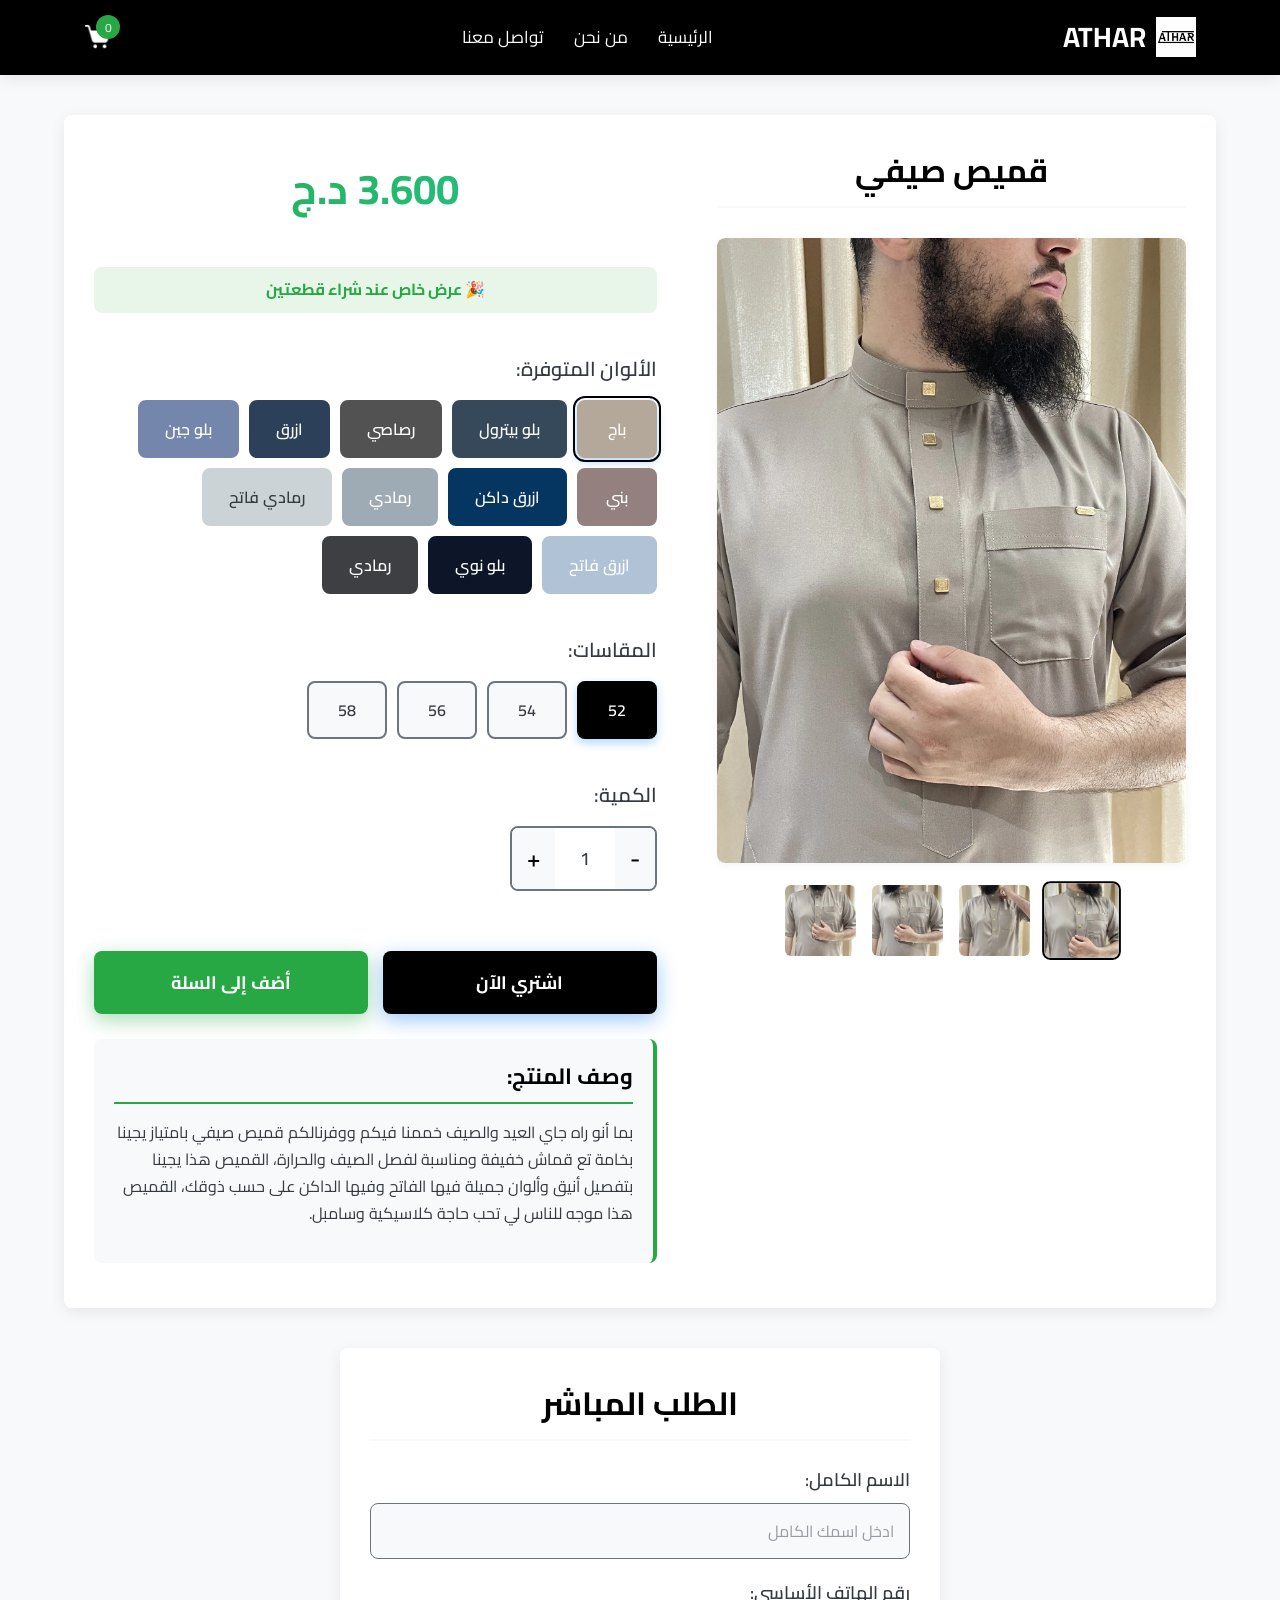
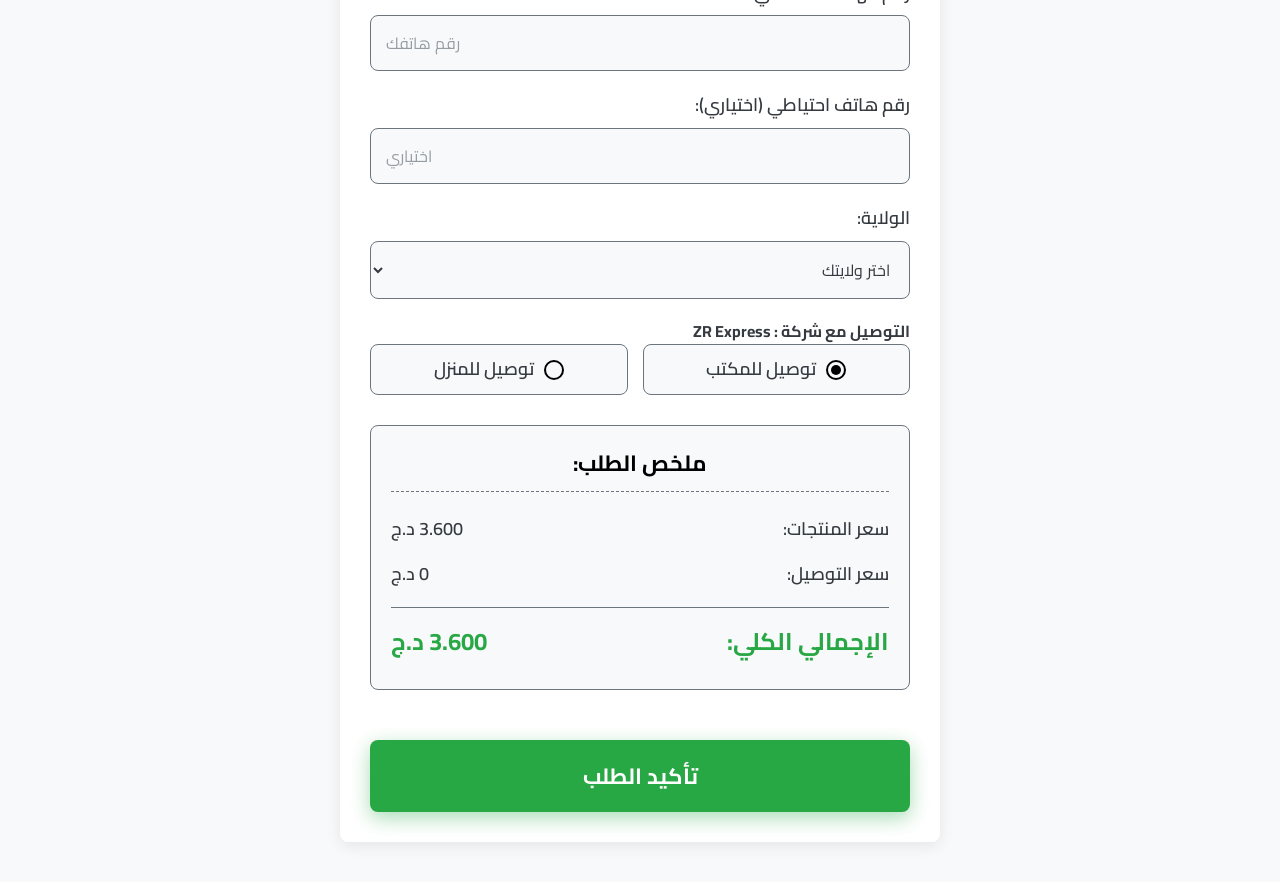
==== index.html @ 44f53240 "Upload website" ====
<!DOCTYPE html>
<html lang="ar" dir="rtl">
<head>
    <meta charset="UTF-8">
    <meta name="viewport" content="width=device-width, initial-scale=1.0">
    <title>ATHAR</title>
    <link rel="stylesheet" href="style.css">
    <link rel="icon" href="images/logo.jpg" type="image/x-icon">
    <link href="https://fonts.googleapis.com/css2?family=Cairo:wght@400;700&display=swap" rel="stylesheet">

<!-- Meta Pixel Code -->
<script>
!function(f,b,e,v,n,t,s)
{if(f.fbq)return;n=f.fbq=function(){n.callMethod?
n.callMethod.apply(n,arguments):n.queue.push(arguments)};
if(!f._fbq)f._fbq=n;n.push=n;n.loaded=!0;n.version='2.0';
n.queue=[];t=b.createElement(e);t.async=!0;
t.src=v;s=b.getElementsByTagName(e)[0];
s.parentNode.insertBefore(t,s)}(window, document,'script',
'https://connect.facebook.net/en_US/fbevents.js');
fbq('init', '1474024530573881');
fbq('track', 'PageView');
</script>
<noscript><img height="1" width="1" style="display:none"
src="https://www.facebook.com/tr?id=1474024530573881&ev=PageView&noscript=1"
/></noscript>
<!-- End Meta Pixel Code -->
</head>
<body>
    <header class="main-header">
        <div class="container">
            <div class="logo">
                <img src="images/logo.jpg" alt="ATHAR Logo">
                <span>ATHAR</span>
            </div>
            <nav class="main-nav">
                <ul>
                    <li><a href="index.html">الرئيسية</a></li>
                    <li><a href="about.html">من نحن</a></li>
                    <li><a href="contact.html">تواصل معنا</a></li>
                </ul>
            </nav>
            <div class="header-icons">
                <a href="cart.html" class="cart-icon">
                    <img src="images/cart-icon.png" alt="Cart">
                    <span class="cart-count">0</span>
                </a>
                <button class="hamburger-menu">
                    &#9776;
                </button>
            </div>
        </div>
        <div class="mobile-nav-overlay">
            <nav class="mobile-nav">
                <ul>
                    <li><a href="index.html">الرئيسية</a></li>
                    <li><a href="about.html">من نحن</a></li>
                    <li><a href="contact.html">تواصل معنا</a></li>
                </ul>
            </nav>
        </div>
    </header>

    <main class="product-page">
        <div class="container product-details-wrapper">
<section class="product-images">
    <h1 class="product-main-title">قميص صيفي</h1>
    
    <div class="main-image-container">
        <img id="main-product-image" src="images/beige1.webp" alt="قميص رجالي - أزرق سماوي">
    </div>

    <div class="thumbnail-images">
        <img class="thumbnail active" src="images/beige1.webp" alt="صورة 1">
        <img class="thumbnail" src="images/beige2.webp" alt="صورة 2">
        <img class="thumbnail" src="images/beige3.webp" alt="صورة 3">
        <img class="thumbnail" src="images/beige4.webp" alt="صورة 4">
    </div>
</section>

<section class="product-info">
    <!-- تم نقل السعر إلى مكان العنوان -->
<p class="product-price compact-price">3600 د.ج</p>

<!-- إضافة ملاحظة التخفيض بجانب السعر (اختياري) -->
<div class="discount-note" style="background: #e8f5e9; padding: 10px; border-radius: 8px; margin-bottom: 15px; text-align: center;">
    <span style="color: #28a745; font-weight: bold;">🎉 عرض خاص عند شراء قطعتين</span>
</div>
    <div class="color-options compact-section">
        <h2>الألوان المتوفرة:</h2>
<div class="colors">
    <button class="color-btn active" data-color="beige">باج</button>
    <button class="color-btn" data-color="bluepetrol">بلو بيترول</button>
    <button class="color-btn" data-color="lead">رصاصي</button>
    <button class="color-btn" data-color="blue">ازرق</button>
    <button class="color-btn" data-color="bluejean">بلو جين</button>
    <button class="color-btn" data-color="brown">بني</button>
    <button class="color-btn" data-color="darkblue">ازرق داكن</button>
    <button class="color-btn" data-color="gray">رمادي</button>
    <button class="color-btn" data-color="lightgray">رمادي فاتح</button>
    <button class="color-btn" data-color="lightblue">ازرق فاتح</button>
    <button class="color-btn" data-color="bluenuit">بلو نوي</button>
    <button class="color-btn" data-color="darkgray">رمادي</button>
</div>
    </div>

    <div class="size-options compact-section">
        <h2>المقاسات:</h2>
        <div class="sizes">
            <button class="size-btn active" data-size="52">52</button>
            <button class="size-btn" data-size="54">54</button>
            <button class="size-btn" data-size="56">56</button>
            <button class="size-btn" data-size="58">58</button>
        </div>
    </div>

    <div class="quantity-selector compact-section">
        <h2>الكمية:</h2>
        <div class="quantity-control">
            <button class="quantity-btn minus">-</button>
            <input type="number" class="quantity-input" value="1" min="1">
            <button class="quantity-btn plus">+</button>
        </div>
    </div>

    <div class="action-buttons compact-buttons">
        <button class="quick-order-btn">اشتري الآن</button>
        <button class="add-to-cart-btn">أضف إلى السلة</button>
    </div>

<div class="product-description compact-description">
    <h2>وصف المنتج:</h2>
    <p>بما أنو راه جاي العيد والصيف خممنا فيكم ووفرنالكم قميص صيفي بامتياز يجينا بخامة تع قماش خفيفة ومناسبة لفصل الصيف والحرارة، القميص هذا يجينا بتفصيل أنيق وألوان جميلة فيها الفاتح وفيها الداكن على حسب ذوقك، القميص هذا موجه للناس لي تحب حاجة كلاسيكية وسامبل.</p>
</div>
</section>
        </div>

        <!-- إضافة بطاقة الطلب المباشر -->
        <div class="container quick-order-container">
            <div class="quick-order-card" id="quick-order-card">
                <h2 class="page-title">الطلب المباشر</h2>

                <form id="quick-order-form">
                    <div class="form-group">
                        <label for="quick-fullName">الاسم الكامل:</label>
                        <input type="text" id="quick-fullName" name="fullName" required placeholder="ادخل اسمك الكامل">
                    </div>

                    <div class="form-group">
                        <label for="quick-phone">رقم الهاتف الأساسي:</label>
                        <input type="tel" id="quick-phone" name="phone" required placeholder="رقم هاتفك">
                    </div>

                    <div class="form-group">
                        <label for="quick-alternativePhone">رقم هاتف احتياطي (اختياري):</label>
                        <input type="tel" id="quick-alternativePhone" name="alternativePhone" placeholder="اختياري">
                    </div>

                    <div class="form-group">
                        <label for="quick-wilaya">الولاية:</label>
                        <select id="quick-wilaya" name="wilaya" required>
                            <option value="">اختر ولايتك</option>
                        </select>
                    </div>

                    <div class="form-group">
                        <h4>التوصيل مع شركة : ZR Express</h4>
                        <div class="radio-group-container">
                            <div class="radio-group">
                                <input type="radio" id="quick-deliveryToOffice" name="deliveryMethod" value="office" checked>
                                <label for="quick-deliveryToOffice">توصيل للمكتب</label>
                            </div>
                            <div class="radio-group">
                                <input type="radio" id="quick-deliveryToHome" name="deliveryMethod" value="home">
                                <label for="quick-deliveryToHome">توصيل للمنزل</label>
                            </div>
                        </div>
                    </div>

                    <div class="form-group" id="quick-commune-group" style="display: none;">
                        <label for="quick-commune">البلدية:</label>
                        <input type="text" id="quick-commune" name="commune" placeholder="ادخل اسم بلديتك">
                    </div>

                    <div class="order-summary">
                        <h2>ملخص الطلب:</h2>
                        <div class="summary-row">
                            <span>سعر المنتجات:</span>
                            <span id="quick-products-subtotal">0 د.ج</span>
                        </div>
                        <div class="summary-row">
                            <span>سعر التوصيل:</span>
                            <span id="quick-delivery-price">0 د.ج</span>
                        </div>
                        <div class="summary-row total-row">
                            <span>الإجمالي الكلي:</span>
                            <span id="quick-order-grand-total">0 د.ج</span>
                        </div>
                    </div>

                    <button type="submit" class="submit-order-btn">تأكيد الطلب</button>
                </form>
            </div>
        </div>
    </main>

    <script src="script.js"></script>
    <script src="cart.js"></script>
    <script src="quick-order.js"></script>
    <script src="header.js"></script>
</body>

</html>
---- style.css ----
/* General Styling & Reset */
@import url('https://fonts.googleapis.com/css2?family=Cairo:wght@300;400;600;700&display=swap');

:root {
    --primary-color: #000000;
    --secondary-color: #6c757d;
    --accent-color: #28a745;
    --text-color: #343a40;
    --light-bg: #f8f9fa;
    --white: #ffffff;
    --border-radius: 8px;
    --box-shadow: 0 4px 15px rgba(0, 0, 0, 0.08);
    --transition-speed: 0.3s;
}

* {
    margin: 0;
    padding: 0;
    box-sizing: border-box;
    font-family: 'Cairo', sans-serif;
}

body {
    background-color: var(--light-bg);
    color: var(--text-color);
    line-height: 1.6;
    direction: rtl;
    text-align: right;
}

.container {
    width: 90%;
    max-width: 1200px;
    margin: 0 auto;
    padding: 20px 0;
}

a {
    text-decoration: none;
    color: var(--primary-color);
    transition: color var(--transition-speed);
}

a:hover {
    color: var(--accent-color);
}

button {
    cursor: pointer;
    border: none;
    padding: 10px 20px;
    border-radius: var(--border-radius);
    transition: background-color var(--transition-speed), transform var(--transition-speed);
    font-weight: 600;
}

button:hover {
    transform: translateY(-2px);
}

/* Header Styling */
.main-header {
    background-color: #000000;
    box-shadow: var(--box-shadow);
    padding: 15px 0;
    position: sticky;
    top: 0;
    z-index: 1000;
}

.main-header .container {
    display: flex;
    justify-content: space-between;
    align-items: center;
    padding: 0 20px;
}

.main-header .logo {
    display: flex;
    align-items: center;
    gap: 10px;
}

.main-header .logo img {
    height: 40px;
    width: auto;
}

.main-header .logo span {
    font-size: 28px;
    font-weight: 700;
    color: #ffffff; /* تغيير اللون إلى الأبيض */
}

.main-nav ul {
    list-style: none;
    display: flex;
    gap: 30px;
}

.main-nav a {
    color: #ffffff;
    font-size: 17px;
    position: relative;
    padding-bottom: 5px;
}

.main-nav a::after {
    content: '';
    position: absolute;
    right: 0;
    bottom: 0;
    width: 0;
    height: 3px;
    background-color: var(--primary-color);
    transition: width var(--transition-speed);
}

.main-nav a:hover::after,
.main-nav a.active::after {
    width: 100%;
    left: 0;
}

.header-icons {
    display: flex;
    align-items: center;
    gap: 20px;
}

.cart-icon {
    position: relative;
    display: flex;
    align-items: center;
}

.cart-icon img {
    height: 28px;
    width: auto;
}

.cart-count {
    background-color: var(--accent-color);
    color: var(--white);
    border-radius: 50%;
    padding: 3px 8px;
    font-size: 12px;
    position: absolute;
    top: -8px;
    right: -8px;
    min-width: 24px;
    text-align: center;
    display: flex;
    justify-content: center;
    align-items: center;
    height: 24px;
}

.hamburger-menu {
    display: none;
    background: none;
    font-size: 30px;
    padding: 5px 10px;
    color: #ffffff; /* تغيير اللون إلى الأبيض */
}



/* Mobile Nav Overlay (Hidden by default) */
.mobile-nav-overlay {
    display: none; /* Hidden by default */
    position: fixed;
    top: 0;
    left: 0;
    width: 100%;
    height: auto; /* Allow content to define height */
    max-height: 0; /* Initially hidden height */
    overflow: hidden; /* Hide overflowing content */
    background-color: var(--white); /* خلفية بيضاء صلبة */
    box-shadow: var(--box-shadow);
    z-index: 999;
    align-items: center;
    justify-content: center;
    flex-direction: column;
    opacity: 0; /* Will transition from 0 to 1 */
    visibility: hidden; /* Will transition from hidden to visible */
    /* transition for max-height, opacity, and visibility */
    transition: max-height 0.5s ease-in-out, opacity 0.4s ease-in-out, visibility 0.4s ease-in-out;
}

.mobile-nav-overlay.active {
    display: flex; /* Show flex for active state */
    max-height: 300px; /* Adjust this value if your nav content is taller */
    opacity: 1;
    visibility: visible;
}

.mobile-nav ul {
    list-style: none;
    text-align: center;
    width: 100%;
    padding: 20px 0; /* Add padding for internal spacing */
}

.mobile-nav li {
    margin: 15px 0; /* Reduced margin */
}

.mobile-nav a {
    color: var(--text-color);
    font-size: 24px; /* Slightly smaller font for better fit */
    font-weight: 600;
    padding: 8px 15px; /* Reduced padding */
    display: block;
    transition: color var(--transition-speed);
}

.mobile-nav a:hover {
    color: var(--primary-color);
}

/* Hamburger Menu Styling (Keep it simple) */
.hamburger-menu {
    display: none; /* Hidden by default on desktop */
    background: none;
    font-size: 30px;
    color: var(--text-color);
    padding: 5px 10px;
    cursor: pointer;
    z-index: 1001; /* Ensure it's above the overlay */
    /* No need for span specific styles, as it's a single character */
}

/* Ensure hamburger is shown on mobile */
@media (max-width: 768px) {
    .main-header .hamburger-menu {
        display: block; /* Show hamburger on mobile as a block element */
    }
}


/* Product Page Styling */
.product-page {
    padding: 40px 0;
}

.product-details-wrapper {
    display: flex;
    gap: 40px;
    background-color: var(--white);
    padding: 30px;
    border-radius: var(--border-radius);
    box-shadow: var(--box-shadow);
    flex-wrap: wrap; /* Allow wrapping on smaller screens */
}

.product-images {
    flex: 1;
    min-width: 300px; /* Minimum width before wrapping */
    display: flex;
    flex-direction: column;
    gap: 20px;
    align-items: center;
}

.main-image-container {
    width: 100%;
    max-width: 500px; /* Max width for the main image */
    border-radius: var(--border-radius);
    overflow: hidden;
    box-shadow: 0 2px 10px rgba(0, 0, 0, 0.05);
}

.main-image-container img {
    width: 100%;
    height: auto;
    display: block;
    border-radius: var(--border-radius);
}

/* ===============================
   ✅ Thumbnails (صور مصغرة)
================================= */

/* إضافة أنماط للتعامل مع العدد المختلف للصور المصغرة */
.thumbnail-images {
    display: flex;
    gap: 10px;
    justify-content: center;
    width: 100%;
    flex-wrap: wrap; /* السماح بلف الصور على سطر جديد إذا لزم الأمر */
}

.thumbnail-images img {
    width: 70px;
    height: 70px;
    object-fit: cover;
    border-radius: var(--border-radius);
    cursor: pointer;
    border: 2px solid transparent;
    transition: border-color var(--transition-speed), transform var(--transition-speed);
    flex-shrink: 0; /* منع الصور من التقلص */
}

.thumbnail-images img:hover,
.thumbnail-images img.active {
    border-color: var(--primary-color);
    transform: scale(1.05);
}

/* تحسينات للشاشات الصغيرة */
@media (max-width: 768px) {
    .thumbnail-images {
        gap: 8px;
    }
    
    .thumbnail-images img {
        width: 60px;
        height: 60px;
    }
}

@media (max-width: 480px) {
    .thumbnail-images {
        gap: 6px;
    }
    
    .thumbnail-images img {
        width: 50px;
        height: 50px;
    }
}

/* تحسينات للشاشات الكبيرة */
@media (min-width: 1200px) {
    .thumbnail-images {
        gap: 12px;
    }
    
    .thumbnail-images img {
        width: 75px;
        height: 75px;
    }
}

/* ===============================
   ✅ Product Info Section
================================= */

.product-info {
    flex: 1.2;
    min-width: 300px;
    display: flex;
    flex-direction: column;
    gap: 25px;
}

.product-title {
    font-size: 38px;
    font-weight: 700;
    color: var(--primary-color);
    margin-bottom: 5px;
}

.product-price {
    font-size: 32px;
    font-weight: 600;
    color: var(--accent-color);
    margin-bottom: 20px;
}

/* ===============================
   ✅ Color & Size Options
================================= */

.color-options,
.size-options {
    margin-bottom: 15px;
}

.color-options h2,
.size-options h2 {
    font-size: 20px;
    font-weight: 600;
    margin-bottom: 15px;
    color: var(--text-color);
}

.colors,
.sizes {
    display: flex;
    gap: 10px;
    flex-wrap: wrap;
}

.color-btn,
.size-btn {
    background-color: var(--light-bg);
    color: var(--text-color);
    border: 2px solid var(--secondary-color);
    padding: 12px 25px;
    font-size: 16px;
    font-weight: 600;
    border-radius: var(--border-radius);
    transition: all var(--transition-speed);
    min-width: 80px;
    text-align: center;
}

.color-btn.active,
.size-btn.active {
    background-color: var(--primary-color);
    color: var(--white);
    border-color: var(--primary-color);
    box-shadow: 0 4px 10px rgba(0, 123, 255, 0.3);
}

.color-btn:hover:not(.active),
.size-btn:hover:not(.active) {
    background-color: var(--primary-color);
    color: var(--white);
    border-color: var(--primary-color);
}

/* ===============================
   ✅ Quantity Selector
================================= */

.quantity-selector {
    margin-bottom: 25px;
}

.quantity-selector h2 {
    font-size: 20px;
    font-weight: 600;
    margin-bottom: 15px;
    color: var(--text-color);
}

.quantity-control {
    display: flex;
    align-items: center;
    border: 2px solid var(--secondary-color);
    border-radius: var(--border-radius);
    overflow: hidden;
    width: fit-content;
}

.quantity-btn {
    background-color: var(--light-bg);
    color: var(--primary-color);
    font-size: 24px;
    padding: 8px 15px;
    border-radius: 0;
    transition: background-color var(--transition-speed);
}

.quantity-btn:hover {
    background-color: var(--primary-color);
    color: var(--white);
}

.quantity-input {
    width: 60px;
    text-align: center;
    border: none;
    font-size: 18px;
    font-weight: 600;
    color: var(--text-color);
    background-color: var(--white);
    padding: 8px 0;
}

.quantity-input::-webkit-outer-spin-button,
.quantity-input::-webkit-inner-spin-button {
    -webkit-appearance: none;
    margin: 0;
}

/* ===============================
   ✅ Action Buttons
================================= */

.action-buttons {
    display: flex;
    gap: 15px;
    flex-wrap: wrap;
    margin-top: 20px;
}

.buy-now-btn,
.add-to-cart-btn {
    flex: 1;
    min-width: 180px;
    font-size: 18px;
    padding: 15px 30px;
    border-radius: var(--border-radius);
    font-weight: 700;
    text-align: center;
}

.buy-now-btn {
    background-color: var(--primary-color);
    color: var(--white);
    box-shadow: 0 6px 20px rgba(0, 123, 255, 0.4);
}

.buy-now-btn:hover {
    background-color: #0056b3;
    transform: translateY(-3px);
    box-shadow: 0 8px 25px rgba(0, 123, 255, 0.5);
}

.add-to-cart-btn {
    background-color: var(--accent-color);
    color: var(--white);
    box-shadow: 0 6px 20px rgba(40, 167, 69, 0.4);
}

.add-to-cart-btn:hover {
    background-color: #218838;
    transform: translateY(-3px);
    box-shadow: 0 8px 25px rgba(40, 167, 69, 0.5);
}

/* ===============================
   ✅ Responsive Layout
================================= */

@media (max-width: 992px) {
    .product-details-wrapper {
        flex-direction: column;
        align-items: center;
        gap: 30px;
    }

    .product-images,
    .product-info {
        width: 100%;
        max-width: 600px;
    }

    .product-images {
        margin-bottom: 20px;
    }

    .product-title {
        font-size: 32px;
        text-align: center;
    }

    .product-price {
        font-size: 28px;
        text-align: center;
    }

    .color-options,
    .size-options,
    .quantity-selector,
    .action-buttons {
        align-items: center;
        text-align: center;
    }

    .colors, .sizes, .quantity-control, .action-buttons {
        justify-content: center;
    }
}

@media (max-width: 768px) {
    .main-header .main-nav {
        display: none;
    }

    .main-header .hamburger-menu {
        display: block;
    }

    .main-header .container {
        padding: 0 15px;
    }

    .main-header .logo span {
        font-size: 24px;
    }

    .product-details-wrapper {
        padding: 20px;
    }

    .product-title {
        font-size: 28px;
    }

    .product-price {
        font-size: 24px;
    }

    .color-btn,
    .size-btn {
        padding: 10px 20px;
        font-size: 15px;
    }

    .buy-now-btn,
    .add-to-cart-btn {
        font-size: 16px;
        padding: 12px 25px;
    }
}

@media (max-width: 480px) {
    .main-header .logo img {
        height: 35px;
    }

    .main-header .logo span {
        font-size: 22px;
    }

    .cart-icon img {
        height: 24px;
    }

    .cart-count {
        font-size: 11px;
        padding: 2px 7px;
        min-width: 20px;
        height: 20px;
        top: -6px;
        right: -6px;
    }

    .product-page {
        padding: 20px 0;
    }

    .product-details-wrapper {
        padding: 15px;
    }

    .product-title {
        font-size: 24px;
    }

    .product-price {
        font-size: 20px;
    }

    .color-btn,
    .size-btn {
        padding: 8px 15px;
        font-size: 14px;
    }

    .buy-now-btn,
    .add-to-cart-btn {
        font-size: 15px;
        padding: 10px 20px;
    }

    .quantity-control {
        width: 100%;
        justify-content: center;
    }

    .quantity-input {
        flex-grow: 1;
    }
}
















/* إضافة أنماط للوصف الجديد */
.product-description {
    margin-bottom: 25px;
    padding: 20px;
    background-color: var(--light-bg);
    border-radius: var(--border-radius);
    border-right: 4px solid var(--accent-color);
}

.product-description h2 {
    font-size: 22px;
    font-weight: 700;
    color: var(--primary-color);
    margin-bottom: 15px;
    border-bottom: 2px solid var(--accent-color);
    padding-bottom: 8px;
}

.product-description p {
    font-size: 16px;
    line-height: 1.7;
    color: var(--text-color);
    margin-bottom: 15px;
}

.product-description ul {
    list-style-type: none;
    padding-right: 0;
}

.product-description li {
    position: relative;
    padding-right: 25px;
    margin-bottom: 8px;
    font-size: 15px;
    color: var(--text-color);
}

.product-description li:before {
    content: "✓";
    position: absolute;
    right: 0;
    color: var(--accent-color);
    font-weight: bold;
}

.product-info .product-price {
    font-size: 42px;
    font-weight: 700;
    color: var(--accent-color);
    margin-bottom: 25px;
    text-align: center;
    background: linear-gradient(135deg, var(--accent-color), #20c997);
    -webkit-background-clip: text;
    -webkit-text-fill-color: transparent;
    background-clip: text;
    padding: 10px;
    border-radius: var(--border-radius);
}

/* تحسين التجاوب مع الشاشات الصغيرة */
@media (max-width: 768px) {
    .product-info .product-price {
        font-size: 36px;
    }
    
    .product-description h2 {
        font-size: 20px;
    }
    
    .product-description p {
        font-size: 15px;
    }
}

@media (max-width: 480px) {
    .product-info .product-price {
        font-size: 32px;
    }
    
    .product-description {
        padding: 15px;
    }
}




/* أنماط تقليل المسافات بشكل أكبر */
.compact-price {
    margin-bottom: 10px !important;
}

.compact-description {
    margin-bottom: 15px !important;
}

.compact-section {
    margin-bottom: 15px !important;
}

.compact-buttons {
    margin-top: 20px !important;
}

/* تحسين المسافات في الشاشات الصغيرة */
@media (max-width: 768px) {
    .compact-price {
        margin-bottom: 8px !important;
    }
    
    .compact-description {
        margin-bottom: 12px !important;
    }
    
    .compact-section {
        margin-bottom: 12px !important;
    }
    
    .compact-buttons {
        margin-top: 18px !important;
    }
}

@media (max-width: 480px) {
    .compact-price {
        margin-bottom: 5px !important;
    }
    
    .compact-description {
        margin-bottom: 10px !important;
    }
    
    .compact-section {
        margin-bottom: 10px !important;
    }
    
    .compact-buttons {
        margin-top: 15px !important;
    }
}











/* Cart Page Specific Styling */
.cart-page {
    padding: 40px 0;
    min-height: calc(100vh - 150px); /* Adjust to make content fill viewport if short */
}

.cart-page .container {
    background-color: var(--white);
    padding: 30px;
    border-radius: var(--border-radius);
    box-shadow: var(--box-shadow);
}

.page-title {
    font-size: 36px;
    font-weight: 700;
    color: var(--primary-color);
    text-align: center;
    margin-bottom: 30px;
    padding-bottom: 10px;
    border-bottom: 2px solid var(--light-bg);
}

.empty-cart-message {
    text-align: center;
    font-size: 20px;
    color: var(--secondary-color);
    margin: 50px 0;
}

.cart-items-container {
    margin-bottom: 30px;
}

/* Individual Cart Item Styling */
.cart-item {
    display: flex;
    align-items: center;
    gap: 20px;
    padding: 20px 0;
    border-bottom: 1px dashed var(--light-bg); /* Dashed separator for items */
}

.cart-item:last-child {
    border-bottom: none; /* No border for the last item */
}

.cart-item-image img {
    width: 100px;
    height: 100px;
    object-fit: cover;
    border-radius: var(--border-radius);
    border: 1px solid var(--light-bg);
}

.cart-item-details {
    flex-grow: 1;
}

.cart-item-details h3 {
    font-size: 22px;
    font-weight: 600;
    color: var(--text-color);
    margin-bottom: 5px;
}

.cart-item-details p {
    font-size: 15px;
    color: var(--secondary-color);
    margin-bottom: 5px;
}

.cart-item-price {
    font-size: 18px;
    font-weight: 700;
    color: var(--accent-color);
    min-width: 100px; /* Ensure price has enough space */
    text-align: left; /* Align price to left in RTL */
}

.cart-item-quantity {
    display: flex;
    align-items: center;
    border: 1px solid var(--secondary-color);
    border-radius: var(--border-radius);
    overflow: hidden;
    width: fit-content;
}

.cart-item-quantity .quantity-btn {
    background-color: var(--light-bg);
    color: var(--primary-color);
    font-size: 20px;
    padding: 5px 12px;
    border-radius: 0;
}

.cart-item-quantity .quantity-input {
    width: 50px;
    text-align: center;
    border: none;
    font-size: 16px;
    font-weight: 600;
    background-color: var(--white);
    padding: 5px 0;
}

.remove-item-btn {
    background-color: transparent;
    color: var(--secondary-color);
    font-size: 24px;
    padding: 0;
    margin-right: 10px;
    transition: color var(--transition-speed);
}

.remove-item-btn:hover {
    color: var(--close-btn-color); /* Red for delete */
    transform: none; /* No transform on remove button */
}

/* Cart Summary Styling */
.cart-summary {
    background-color: var(--light-bg);
    padding: 25px;
    border-radius: var(--border-radius);
    border: 1px solid #e9ecef;
    display: flex;
    flex-direction: column;
    gap: 15px;
}

.summary-row {
    display: flex;
    justify-content: space-between;
    align-items: center;
    font-size: 20px;
    font-weight: 600;
    color: var(--text-color);
}

.summary-row.total-row {
    font-size: 24px;
    font-weight: 700;
    color: var(--primary-color);
    border-top: 1px dashed var(--secondary-color);
    padding-top: 15px;
    margin-top: 10px;
}

.checkout-btn {
    background-color: var(--accent-color);
    color: var(--white);
    font-size: 20px;
    padding: 15px 30px;
    border-radius: var(--border-radius);
    font-weight: 700;
    width: 100%;
    margin-top: 20px;
    box-shadow: 0 6px 20px rgba(40, 167, 69, 0.4);
}

.checkout-btn:hover {
    background-color: #218838;
    transform: translateY(-3px);
    box-shadow: 0 8px 25px rgba(40, 167, 69, 0.5);
}

/* Responsive adjustments for Cart Page */
@media (max-width: 768px) {
    .cart-page .container {
        padding: 20px;
    }

    .page-title {
        font-size: 30px;
        margin-bottom: 20px;
    }

    .cart-item {
        flex-wrap: wrap; /* Allow items to wrap on smaller screens */
        justify-content: center; /* Center content when wrapped */
        text-align: center;
    }

    .cart-item-image,
    .cart-item-details,
    .cart-item-quantity,
    .cart-item-price,
    .remove-item-btn {
        width: 100%; /* Make them full width when wrapped */
        text-align: center;
        margin-bottom: 10px;
    }

    .cart-item-image {
        margin-bottom: 15px;
    }

    .cart-item-quantity {
        justify-content: center; /* Center quantity control */
        margin-left: auto; /* Remove right margin from RTL direction */
        margin-right: auto; /* Center on wrap */
    }

    .cart-item-price {
        font-size: 16px;
        order: 1; /* Price appears above other details */
    }

    .remove-item-btn {
        order: 2; /* Remove button appears after price */
        margin-right: 0;
        margin-left: auto; /* Push to left in RTL */
    }

    .summary-row {
        font-size: 18px;
    }

    .summary-row.total-row {
        font-size: 22px;
    }

    .checkout-btn {
        font-size: 18px;
        padding: 12px 25px;
    }
}

@media (max-width: 480px) {
    .page-title {
        font-size: 26px;
    }

    .cart-item-image img {
        width: 80px;
        height: 80px;
    }

    .cart-item-details h3 {
        font-size: 18px;
    }

    .cart-item-details p {
        font-size: 14px;
    }

    .cart-item-price {
        font-size: 15px;
    }

    .cart-item-quantity .quantity-btn {
        font-size: 18px;
        padding: 4px 10px;
    }

    .cart-item-quantity .quantity-input {
        width: 40px;
        font-size: 14px;
    }
}









/* Info Page Specific Styling */
.info-page {
    padding: 40px 0;
    min-height: calc(100vh - 150px); /* Adjust to make content fill viewport if short */
}

.info-page .container {
    background-color: var(--white);
    padding: 30px;
    border-radius: var(--border-radius);
    box-shadow: var(--box-shadow);
    max-width: 600px; /* Limit width for better readability */
    margin: 0 auto; /* Center the container */
}

.info-page .page-title {
    font-size: 36px;
    font-weight: 700;
    color: var(--primary-color);
    text-align: center;
    margin-bottom: 30px;
    padding-bottom: 10px;
    border-bottom: 2px solid var(--light-bg);
}

.form-group {
    margin-bottom: 20px;
}

.form-group label {
    display: block;
    font-size: 18px;
    font-weight: 600;
    color: var(--text-color);
    margin-bottom: 8px;
}

.form-group input[type="text"],
.form-group input[type="tel"],
.form-group input[type="number"], /* Added for height/weight */
.form-group select {
    width: 100%;
    padding: 12px 15px;
    border: 1px solid var(--secondary-color);
    border-radius: var(--border-radius);
    font-size: 16px;
    color: var(--text-color);
    background-color: var(--light-bg);
    transition: border-color var(--transition-speed), box-shadow var(--transition-speed);
}

.form-group input[type="text"]:focus,
.form-group input[type="tel"]:focus,
.form-group input[type="number"]:focus, /* Added for height/weight */
.form-group select:focus {
    border-color: var(--primary-color);
    box-shadow: 0 0 0 0.2rem rgba(0, 123, 255, 0.25);
    outline: none;
}

.form-group input::placeholder {
    color: var(--secondary-color);
    opacity: 0.7;
}



/* Container for radio groups to apply gap */
.radio-group-container {
    display: flex;
    flex-wrap: wrap; /* Allow wrapping on small screens */
    gap: 15px; /* Space between radio groups */
}

.radio-group {
    display: flex;
    align-items: center;
    gap: 10px;
    padding: 10px 15px;
    border: 1px solid var(--secondary-color);
    border-radius: var(--border-radius);
    background-color: var(--light-bg);
    cursor: pointer;
    transition: background-color var(--transition-speed);
    flex-grow: 1; /* Allow groups to grow */
    justify-content: center; /* Center content horizontally */
}

.radio-group:hover {
    background-color: #e2e6ea;
}

.radio-group input[type="radio"] {
    appearance: none; /* Hide default radio button */
    width: 20px;
    height: 20px;
    border: 2px solid var(--primary-color);
    border-radius: 50%;
    display: grid;
    place-content: center;
    cursor: pointer;
    margin: 0; /* Remove default margin */
}

.radio-group input[type="radio"]::before {
    content: "";
    width: 10px;
    height: 10px;
    border-radius: 50%;
    transform: scale(0);
    transition: transform var(--transition-speed) ease-in-out;
    background-color: var(--primary-color);
}

.radio-group input[type="radio"]:checked::before {
    transform: scale(1);
}

.radio-group label {
    font-size: 18px;
    font-weight: 600;
    color: var(--text-color);
    cursor: pointer;
    margin-bottom: 0; /* Remove default margin from label */
}

/* Order Summary section in info.html */
.order-summary {
    background-color: var(--light-bg);
    border: 1px solid var(--secondary-color);
    border-radius: var(--border-radius);
    padding: 20px;
    margin-top: 30px;
    margin-bottom: 30px;
}

.order-summary h2 {
    font-size: 22px;
    font-weight: 700;
    color: var(--primary-color);
    margin-bottom: 15px;
    text-align: center;
    border-bottom: 1px dashed var(--secondary-color);
    padding-bottom: 10px;
}

.order-summary .summary-row {
    display: flex;
    justify-content: space-between;
    align-items: center;
    padding: 8px 0;
    font-size: 18px;
    color: var(--text-color);
}

.order-summary .summary-row.total-row {
    font-size: 24px;
    font-weight: 700;
    color: var(--accent-color);
    border-top: 1px solid var(--secondary-color);
    margin-top: 10px;
    padding-top: 15px;
}


.submit-order-btn {
    background-color: var(--accent-color);
    color: var(--white);
    font-size: 22px;
    padding: 15px 30px;
    border-radius: var(--border-radius);
    font-weight: 700;
    width: 100%;
    margin-top: 20px;
    box-shadow: 0 6px 20px rgba(40, 167, 69, 0.4);
    transition: background-color var(--transition-speed), transform var(--transition-speed), box-shadow var(--transition-speed);
}

.submit-order-btn:hover {
    background-color: #218838;
    transform: translateY(-3px);
    box-shadow: 0 8px 25px rgba(40, 167, 69, 0.5);
}

/* Responsive adjustments for Info Page */
@media (max-width: 768px) {
    .info-page .container {
        padding: 20px;
        margin: 0 15px; /* Add horizontal margin on small screens */
    }

    .info-page .page-title {
        font-size: 30px;
        margin-bottom: 20px;
    }

    .form-group label {
        font-size: 16px;
        margin-bottom: 5px;
    }

    .form-group input,
    .form-group select {
        padding: 10px 12px;
        font-size: 15px;
    }



    .radio-group {
        padding: 8px 12px;
    }

    .radio-group input[type="radio"] {
        width: 18px;
        height: 18px;
    }

    .radio-group input[type="radio"]::before {
        width: 9px;
        height: 9px;
    }

    .radio-group label {
        font-size: 16px;
    }

    .submit-order-btn {
        font-size: 20px;
        padding: 12px 25px;
    }
}

@media (max-width: 480px) {
    .info-page .page-title {
        font-size: 26px;
    }

    .form-group input,
    .form-group select {
        font-size: 14px;
    }

    .submit-order-btn {
        font-size: 18px;
        padding: 10px 20px;
    }
    
    .radio-group-container {
        flex-direction: column; /* Stack radio groups vertically */
    }
}
















/* تحسين عرض الألوان والمقاسات على الشاشات الصغيرة */
@media (max-width: 480px) {
    .colors, .sizes {
        gap: 8px;
    }
    
    .color-btn, .size-btn {
        padding: 8px 12px;
        font-size: 14px;
        min-width: 70px;
    }
    
    /* تحسين عرض الأزرار على الشاشات الصغيرة */
    .action-buttons {
        flex-direction: column;
        gap: 10px;
    }
    
    .buy-now-btn, .add-to-cart-btn {
        width: 100%;
    }
    
    /* تحسين عرض الصور المصغرة */
    .thumbnail-images {
        flex-wrap: wrap;
        justify-content: center;
    }
    
    .thumbnail-images img {
        width: 60px;
        height: 60px;
    }
}

/* تحسينات إضافية للشاشات المتوسطة */
@media (max-width: 768px) {
    .product-details-wrapper {
        padding: 15px;
        gap: 20px;
    }
    
    .product-info {
        gap: 20px;
    }
    
    .product-description {
        padding: 15px;
    }
    
    .product-description h2 {
        font-size: 20px;
    }
    
    .product-description p, .product-description li {
        font-size: 15px;
    }
}

/* تحسينات للشاشات الكبيرة جداً */
@media (min-width: 1200px) {
    .container {
        max-width: 1300px;
    }
    
    .product-details-wrapper {
        gap: 60px;
    }
}






















/* أنماط بطاقة الطلب المباشر */
.quick-order-container {
    margin-top: 40px;
    padding: 0 20px;
}

.quick-order-card {
    background-color: var(--white);
    padding: 30px;
    border-radius: var(--border-radius);
    box-shadow: var(--box-shadow);
    max-width: 600px;
    margin: 0 auto;
}

.quick-order-card .page-title {
    font-size: 32px;
    margin-bottom: 25px;
    text-align: center;
    color: var(--primary-color);
    border-bottom: 2px solid var(--light-bg);
    padding-bottom: 10px;
}

/* تحسينات للشاشات الصغيرة */
@media (max-width: 768px) {
    .quick-order-container {
        margin-top: 30px;
        padding: 0 15px;
    }
    
    .quick-order-card {
        padding: 20px;
    }
    
    .quick-order-card .page-title {
        font-size: 28px;
    }
}

@media (max-width: 480px) {
    .quick-order-card {
        padding: 15px;
    }
    
    .quick-order-card .page-title {
        font-size: 24px;
    }
}















/* About Page Styling */
.about-page {
    padding: 40px 0;
    min-height: calc(100vh - 150px);
}

.about-page .container {
    background-color: var(--white);
    padding: 30px;
    border-radius: var(--border-radius);
    box-shadow: var(--box-shadow);
}

.about-content {
    max-width: 800px;
    margin: 0 auto;
}

.about-intro, .about-mission, .about-values, .about-products {
    margin-bottom: 40px;
}

.about-content h2 {
    font-size: 28px;
    font-weight: 700;
    color: var(--primary-color);
    margin-bottom: 15px;
    border-bottom: 2px solid var(--light-bg);
    padding-bottom: 8px;
}

.about-content p {
    font-size: 18px;
    line-height: 1.7;
    color: var(--text-color);
    margin-bottom: 15px;
}

.values-grid {
    display: grid;
    grid-template-columns: repeat(auto-fit, minmax(250px, 1fr));
    gap: 20px;
    margin-top: 20px;
}

.value-item {
    background-color: var(--light-bg);
    padding: 20px;
    border-radius: var(--border-radius);
    border-right: 4px solid var(--accent-color);
    transition: transform var(--transition-speed);
}

.value-item:hover {
    transform: translateY(-5px);
}

.value-item h3 {
    font-size: 22px;
    font-weight: 600;
    color: var(--primary-color);
    margin-bottom: 10px;
}

.value-item p {
    font-size: 16px;
    margin-bottom: 0;
}

/* Contact Page Styling */
.contact-page {
    padding: 40px 0;
    min-height: calc(100vh - 150px);
}

.contact-page .container {
    background-color: var(--white);
    padding: 30px;
    border-radius: var(--border-radius);
    box-shadow: var(--box-shadow);
}

.contact-content {
    display: grid;
    grid-template-columns: 1fr 1fr;
    gap: 40px;
    max-width: 1000px;
    margin: 0 auto;
}

.contact-info h2, .contact-message h2 {
    font-size: 28px;
    font-weight: 700;
    color: var(--primary-color);
    margin-bottom: 20px;
    border-bottom: 2px solid var(--light-bg);
    padding-bottom: 8px;
}

.contact-details {
    display: flex;
    flex-direction: column;
    gap: 25px;
}

.contact-item {
    background-color: var(--light-bg);
    padding: 20px;
    border-radius: var(--border-radius);
    border-right: 4px solid var(--primary-color);
}

.contact-item h3 {
    font-size: 20px;
    font-weight: 600;
    color: var(--primary-color);
    margin-bottom: 8px;
}

.contact-item p, .contact-item a {
    font-size: 18px;
    color: var(--text-color);
}

.instagram-link {
    color: var(--primary-color) !important;
    font-weight: 600;
    transition: color var(--transition-speed);
}

.instagram-link:hover {
    color: var(--accent-color) !important;
}

.contact-form {
    display: flex;
    flex-direction: column;
    gap: 20px;
}

.contact-form .form-group {
    margin-bottom: 0;
}

.contact-form label {
    display: block;
    font-size: 18px;
    font-weight: 600;
    color: var(--text-color);
    margin-bottom: 8px;
}

.contact-form input, .contact-form textarea {
    width: 100%;
    padding: 12px 15px;
    border: 1px solid var(--secondary-color);
    border-radius: var(--border-radius);
    font-size: 16px;
    color: var(--text-color);
    background-color: var(--light-bg);
    transition: border-color var(--transition-speed), box-shadow var(--transition-speed);
    font-family: 'Cairo', sans-serif;
}

.contact-form input:focus, .contact-form textarea:focus {
    border-color: var(--primary-color);
    box-shadow: 0 0 0 0.2rem rgba(0, 123, 255, 0.25);
    outline: none;
}

.contact-form textarea {
    resize: vertical;
    min-height: 120px;
}

.submit-btn {
    background-color: var(--accent-color);
    color: var(--white);
    font-size: 20px;
    padding: 15px 30px;
    border-radius: var(--border-radius);
    font-weight: 700;
    width: 100%;
    margin-top: 10px;
    box-shadow: 0 6px 20px rgba(40, 167, 69, 0.4);
    transition: background-color var(--transition-speed), transform var(--transition-speed), box-shadow var(--transition-speed);
}

.submit-btn:hover {
    background-color: #218838;
    transform: translateY(-3px);
    box-shadow: 0 8px 25px rgba(40, 167, 69, 0.5);
}

/* Responsive adjustments for About and Contact Pages */
@media (max-width: 768px) {
    .about-page .container, .contact-page .container {
        padding: 20px;
    }
    
    .about-content h2, .contact-info h2, .contact-message h2 {
        font-size: 24px;
    }
    
    .about-content p {
        font-size: 16px;
    }
    
    .values-grid {
        grid-template-columns: 1fr;
    }
    
    .contact-content {
        grid-template-columns: 1fr;
        gap: 30px;
    }
    
    .contact-item h3 {
        font-size: 18px;
    }
    
    .contact-item p, .contact-item a {
        font-size: 16px;
    }
    
    .submit-btn {
        font-size: 18px;
        padding: 12px 25px;
    }
}

@media (max-width: 480px) {
    .about-content h2, .contact-info h2, .contact-message h2 {
        font-size: 22px;
    }
    
    .value-item {
        padding: 15px;
    }
    
    .contact-item {
        padding: 15px;
    }
    
    .submit-btn {
        font-size: 16px;
        padding: 10px 20px;
    }
}

/* تغيير لون زر قائمة الهمبرغر إلى الأبيض */
.hamburger-menu {
    color: #ffffff !important;
}



/* أنماط زر "اشتري الآن" الجديد */
.quick-order-btn {
    background-color: var(--primary-color);
    color: var(--white);
    font-size: 18px;
    padding: 15px 30px;
    border-radius: var(--border-radius);
    font-weight: 700;
    text-align: center;
    flex: 1;
    min-width: 180px;
    box-shadow: 0 6px 20px rgba(0, 123, 255, 0.4);
    transition: all var(--transition-speed);
    order: 1; /* لجعله يظهر أولاً */
}

.quick-order-btn:hover {
    background-color: #0056b3;
    transform: translateY(-3px);
    box-shadow: 0 8px 25px rgba(0, 123, 255, 0.5);
}

.add-to-cart-btn {
    order: 2; /* لجعله يظهر ثانياً */
    background-color: var(--accent-color);
    color: var(--white);
    box-shadow: 0 6px 20px rgba(40, 167, 69, 0.4);
}

.add-to-cart-btn:hover {
    background-color: #218838;
    transform: translateY(-3px);
    box-shadow: 0 8px 25px rgba(40, 167, 69, 0.5);
}

/* تحسينات للشاشات الصغيرة */
@media (max-width: 768px) {
    .action-buttons {
        flex-direction: column;
    }
    
    .quick-order-btn, .add-to-cart-btn {
        width: 100%;
    }
}














/* إضافة هذا الكود في قسم أنماط المقاسات في ملف style.css */

/* أزرار المقاسات المعطلة - بدون تأثيرات */
.size-btn.disabled {
    opacity: 0.5; /* شفافية */
    cursor: not-allowed; /* تغيير شكل المؤشر */
    pointer-events: none; /* منع جميع التفاعلات */
    background-color: #f8f9fa; /* لون خلفية ثابت */
    color: #6c757d; /* لون نص ثابت */
    border-color: #dee2e6; /* لون حدود ثابت */
    transform: none !important; /* إلغاء أي تحويلات */
    box-shadow: none !important; /* إلغاء أي ظلال */
}

/* التأكد من عدم وجود تأثير hover على الأزرار المعطلة */
.size-btn.disabled:hover {
    background-color: #f8f9fa !important;
    color: #6c757d !important;
    border-color: #dee2e6 !important;
    transform: none !important;
    box-shadow: none !important;
}

/* التأكد من عدم وجود تأثير active على الأزرار المعطلة */
.size-btn.disabled:active {
    background-color: #f8f9fa !important;
    color: #6c757d !important;
    border-color: #dee2e6 !important;
    transform: none !important;
    box-shadow: none !important;
}

/* التأكد من عدم وجود تأثير focus على الأزرار المعطلة */
.size-btn.disabled:focus {
    background-color: #f8f9fa !important;
    color: #6c757d !important;
    border-color: #dee2e6 !important;
    transform: none !important;
    box-shadow: none !important;
    outline: none !important;
}













/* أضف هذا الكود في قسم product-images styling */
.product-images {
    flex: 1;
    min-width: 300px;
    display: flex;
    flex-direction: column;
    gap: 20px;
    align-items: center;
    position: relative;
}

/* عنوان المنتج الرئيسي فوق الصور */
.product-main-title {
    font-size: 32px;
    font-weight: 700;
    color: var(--primary-color);
    text-align: center;
    margin-bottom: 10px;
    width: 100%;
    padding-bottom: 10px;
    border-bottom: 2px solid var(--light-bg);
}

/* تعديل مساحة العنوان للشاشات الصغيرة */
@media (max-width: 768px) {
    .product-main-title {
        font-size: 28px;
    }
}

@media (max-width: 480px) {
    .product-main-title {
        font-size: 24px;
    }
}





/* --- New Color Buttons for Updated Products --- */
.color-btn[data-color="beige"] {
    background-color: #b4a89a;
    color: var(--white);
    border-color: #b4a89a;
}
.color-btn[data-color="beige"].active {
    outline: 2px solid var(--primary-color);
    outline-offset: 2px;
}

.color-btn[data-color="bluepetrol"] {
    background-color: #35495a;
    color: var(--white);
    border-color: #35495a;
}
.color-btn[data-color="bluepetrol"].active {
    outline: 2px solid var(--primary-color);
    outline-offset: 2px;
}

.color-btn[data-color="lead"] {
    background-color: #525253;
    color: var(--white);
    border-color: #525253;
}
.color-btn[data-color="lead"].active {
    outline: 2px solid var(--primary-color);
    outline-offset: 2px;
}

.color-btn[data-color="blue"] {
    background-color: #2d405a;
    color: var(--white);
    border-color: #2d405a;
}
.color-btn[data-color="blue"].active {
    outline: 2px solid var(--primary-color);
    outline-offset: 2px;
}

.color-btn[data-color="bluejean"] {
    background-color: #7486ab;
    color: var(--white);
    border-color: #7486ab;
}
.color-btn[data-color="bluejean"].active {
    outline: 2px solid var(--primary-color);
    outline-offset: 2px;
}

.color-btn[data-color="brown"] {
    background-color: #93807f;
    color: var(--white);
    border-color: #93807f;
}
.color-btn[data-color="brown"].active {
    outline: 2px solid var(--primary-color);
    outline-offset: 2px;
}

.color-btn[data-color="darkblue"] {
    background-color: #043661;
    color: var(--white);
    border-color: #043661;
}
.color-btn[data-color="darkblue"].active {
    outline: 2px solid var(--primary-color);
    outline-offset: 2px;
}

.color-btn[data-color="gray"] {
    background-color: #9fabb4;
    color: var(--white);
    border-color: #9fabb4;
}
.color-btn[data-color="gray"].active {
    outline: 2px solid var(--primary-color);
    outline-offset: 2px;
}

.color-btn[data-color="lightgray"] {
    background-color: #cbd3d7;
    color: var(--dark-text);
    border-color: #cbd3d7;
}
.color-btn[data-color="lightgray"].active {
    outline: 2px solid var(--primary-color);
    outline-offset: 2px;
}

.color-btn[data-color="lightblue"] {
    background-color: #b0c3d6;
    color: var(--white);
    border-color: #b0c3d6;
}
.color-btn[data-color="lightblue"].active {
    outline: 2px solid var(--primary-color);
    outline-offset: 2px;
}

.color-btn[data-color="bluenuit"] {
    background-color: #0d1629;
    color: var(--white);
    border-color: #0d1629;
}
.color-btn[data-color="bluenuit"].active {
    outline: 2px solid var(--primary-color);
    outline-offset: 2px;
}

.color-btn[data-color="darkgray"] {
    background-color: #3e3f43;
    color: var(--white);
    border-color: #3e3f43;
}
.color-btn[data-color="darkgray"].active {
    outline: 2px solid var(--primary-color);
    outline-offset: 2px;
}
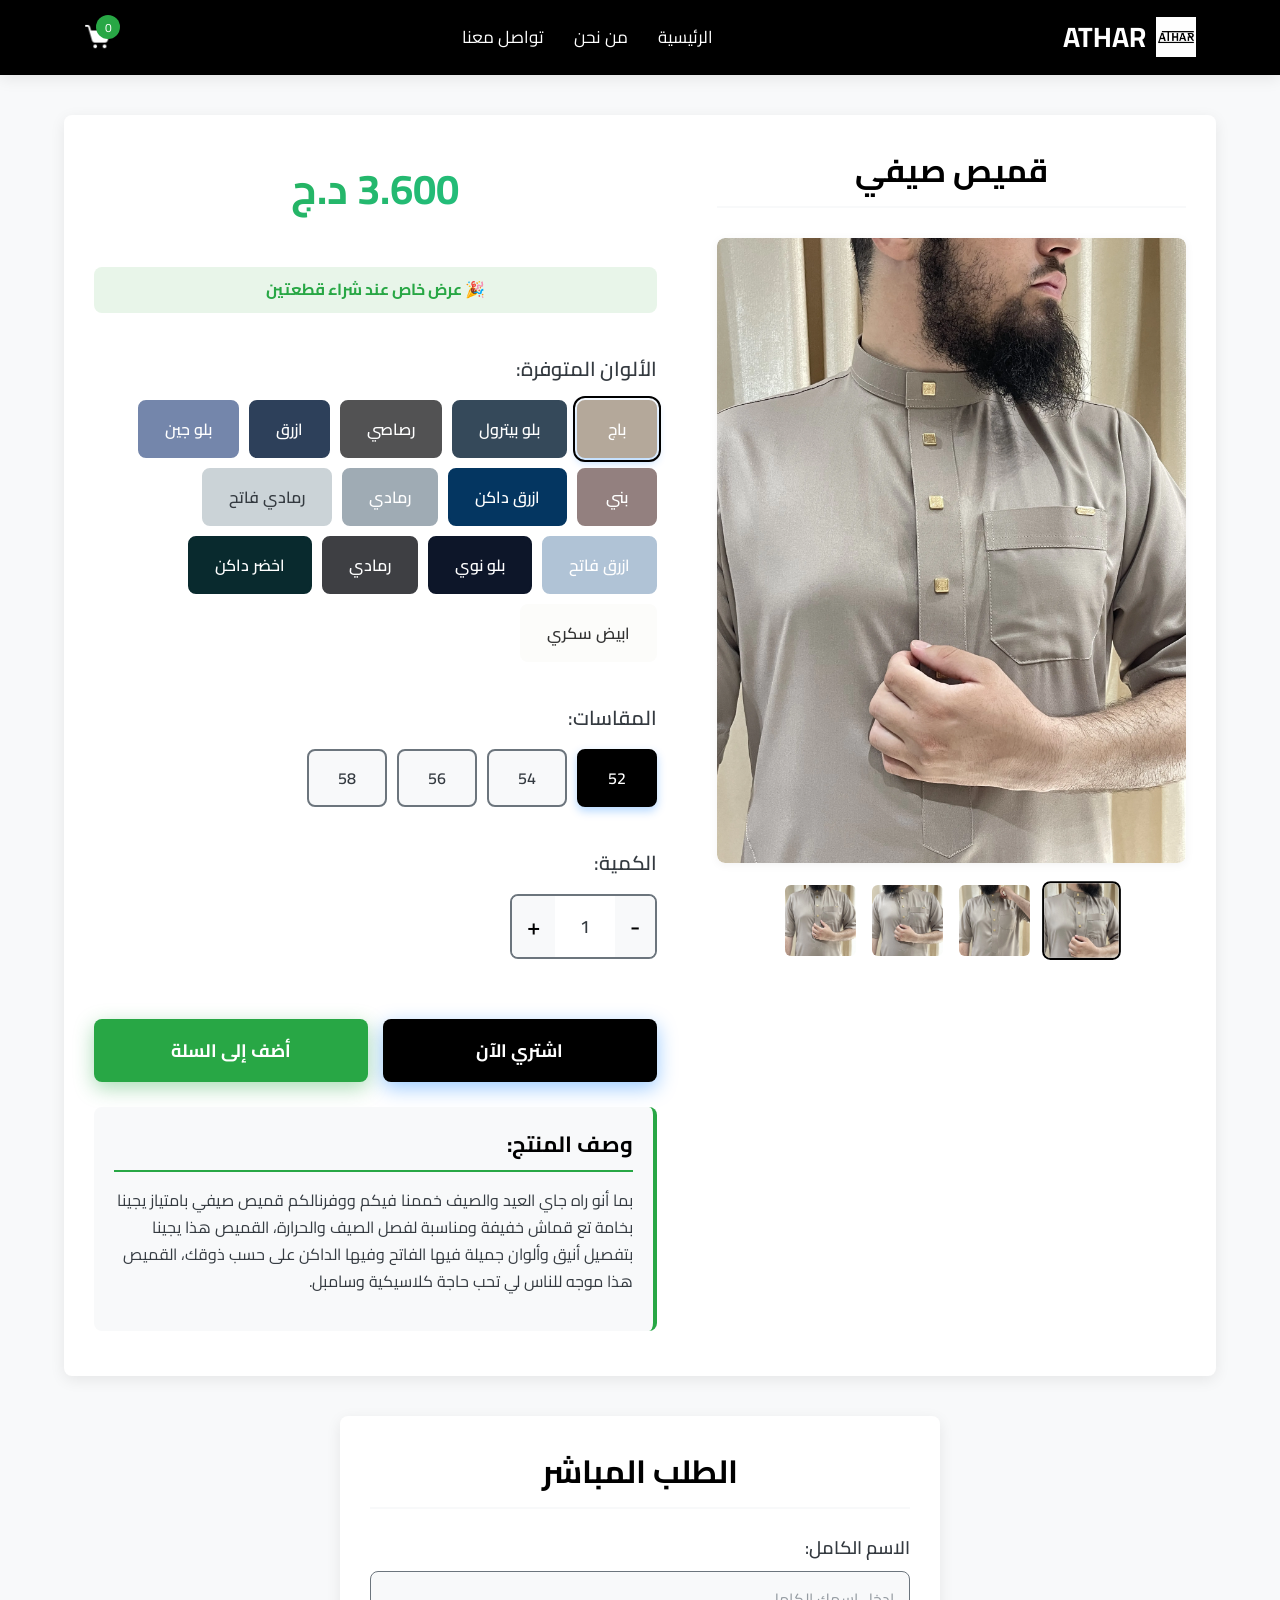
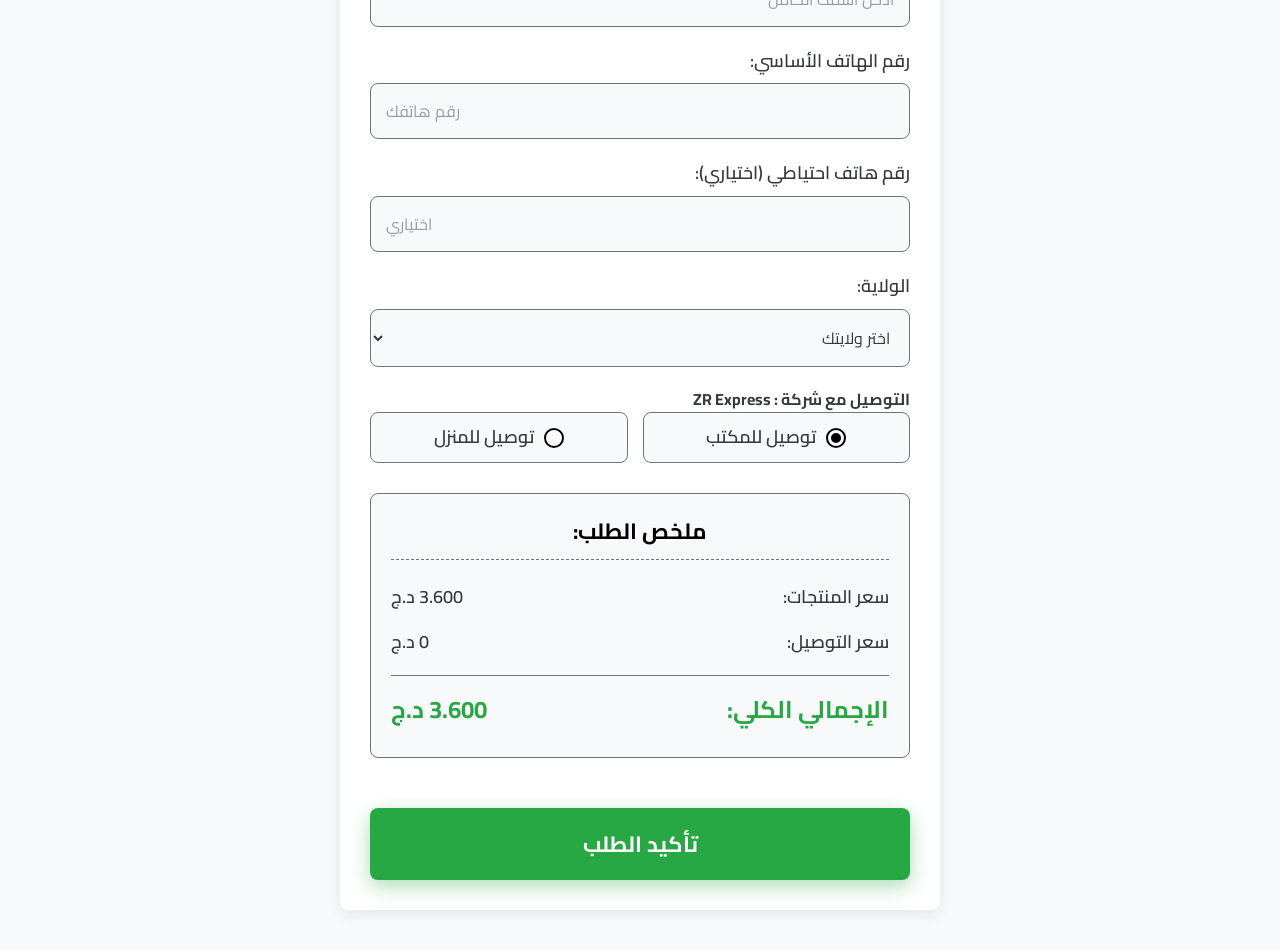
==== commit 63a4fb6e: "Add buttons for dark green and sugar white colors" ====
--- a/index.html
+++ b/index.html
@@ -101,6 +101,8 @@
     <button class="color-btn" data-color="lightblue">ازرق فاتح</button>
     <button class="color-btn" data-color="bluenuit">بلو نوي</button>
     <button class="color-btn" data-color="darkgray">رمادي</button>
+    <button class="color-btn" data-color="darkgreen">اخضر داكن</button>
+    <button class="color-btn" data-color="sugarwhite">ابيض سكري</button>
 </div>
     </div>
 
--- a/style.css
+++ b/style.css
@@ -2058,4 +2058,25 @@
 .color-btn[data-color="darkgray"].active {
     outline: 2px solid var(--primary-color);
     outline-offset: 2px;
-}+}
+
+/* --- New Color Buttons --- */
+.color-btn[data-color="darkgreen"] {
+    background-color: #092a2e;
+    color: var(--white);
+    border-color: #092a2e;
+}
+.color-btn[data-color="darkgreen"].active {
+    outline: 2px solid var(--primary-color);
+    outline-offset: 2px;
+}
+
+.color-btn[data-color="sugarwhite"] {
+    background-color: #fcfcfa;
+    color: #333333;
+    border-color: #fcfcfa;
+}
+.color-btn[data-color="sugarwhite"].active {
+    outline: 2px solid var(--primary-color);
+    outline-offset: 2px;
+}
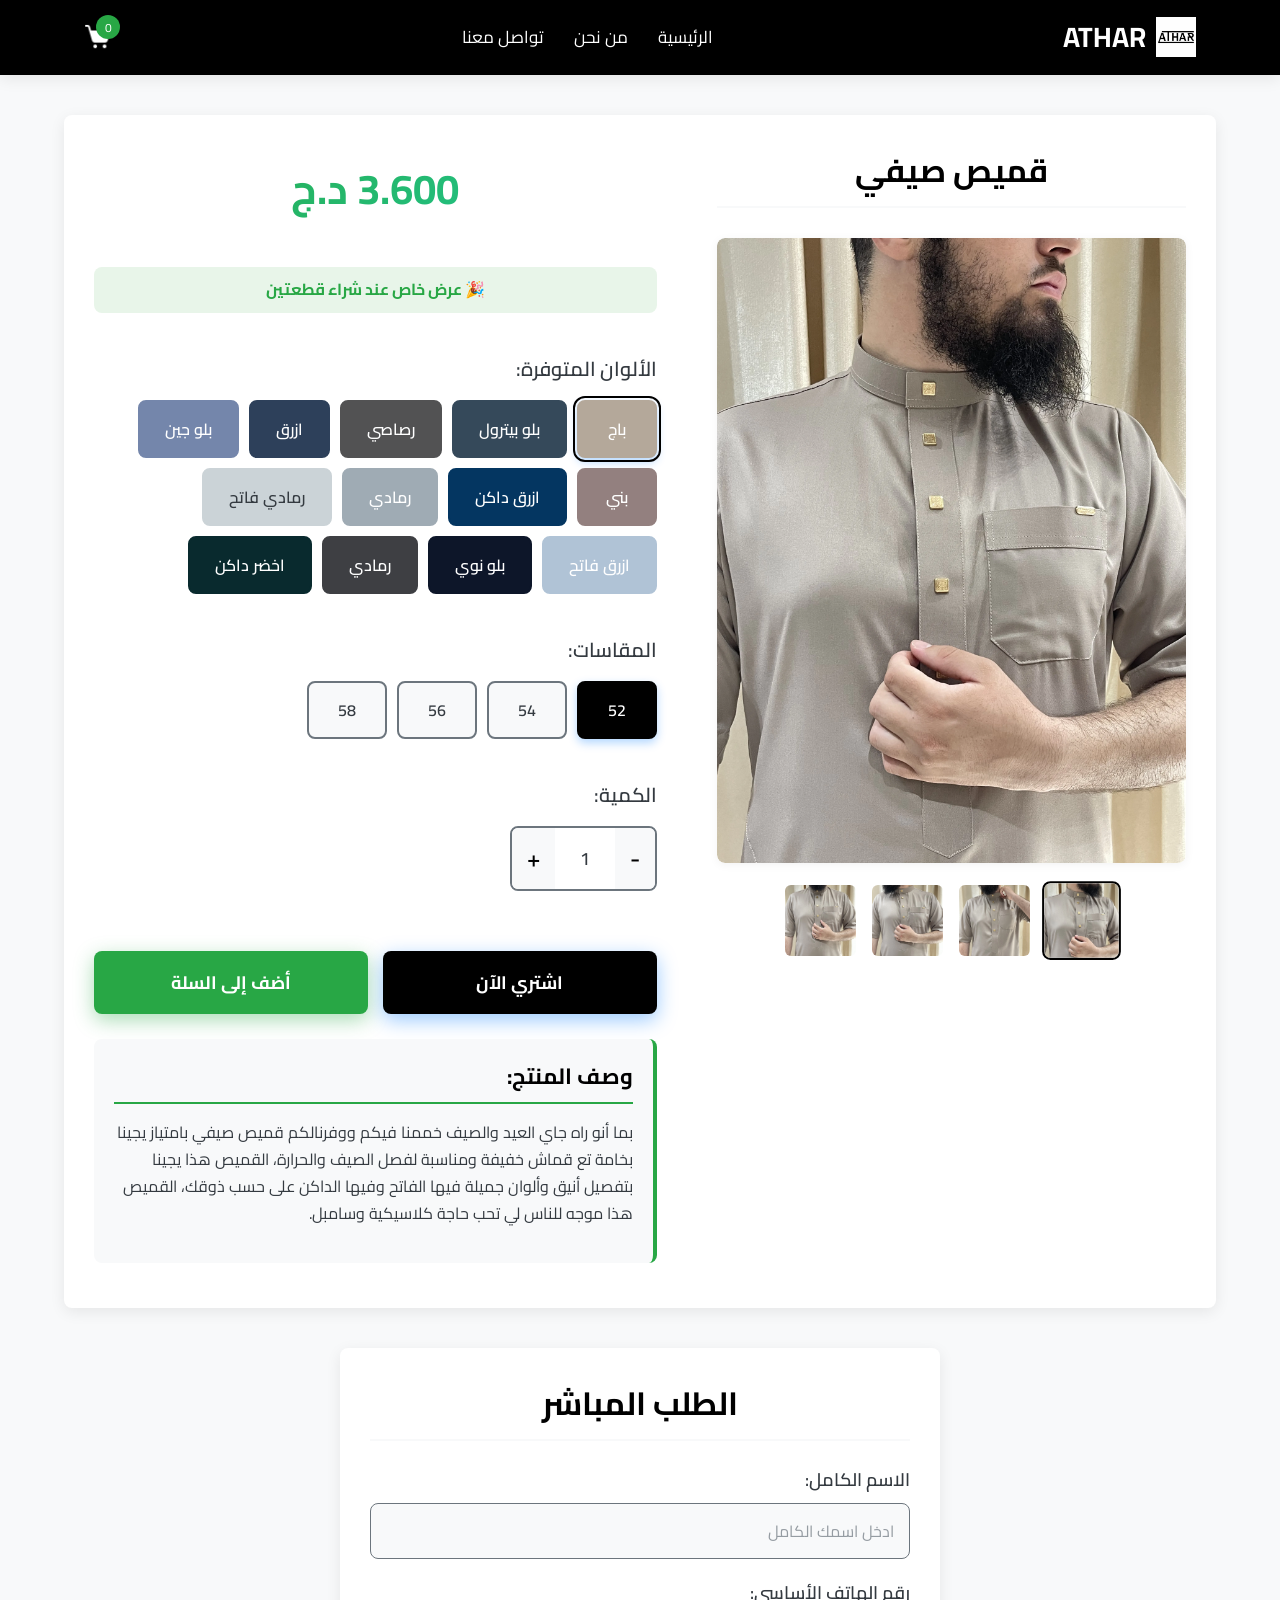
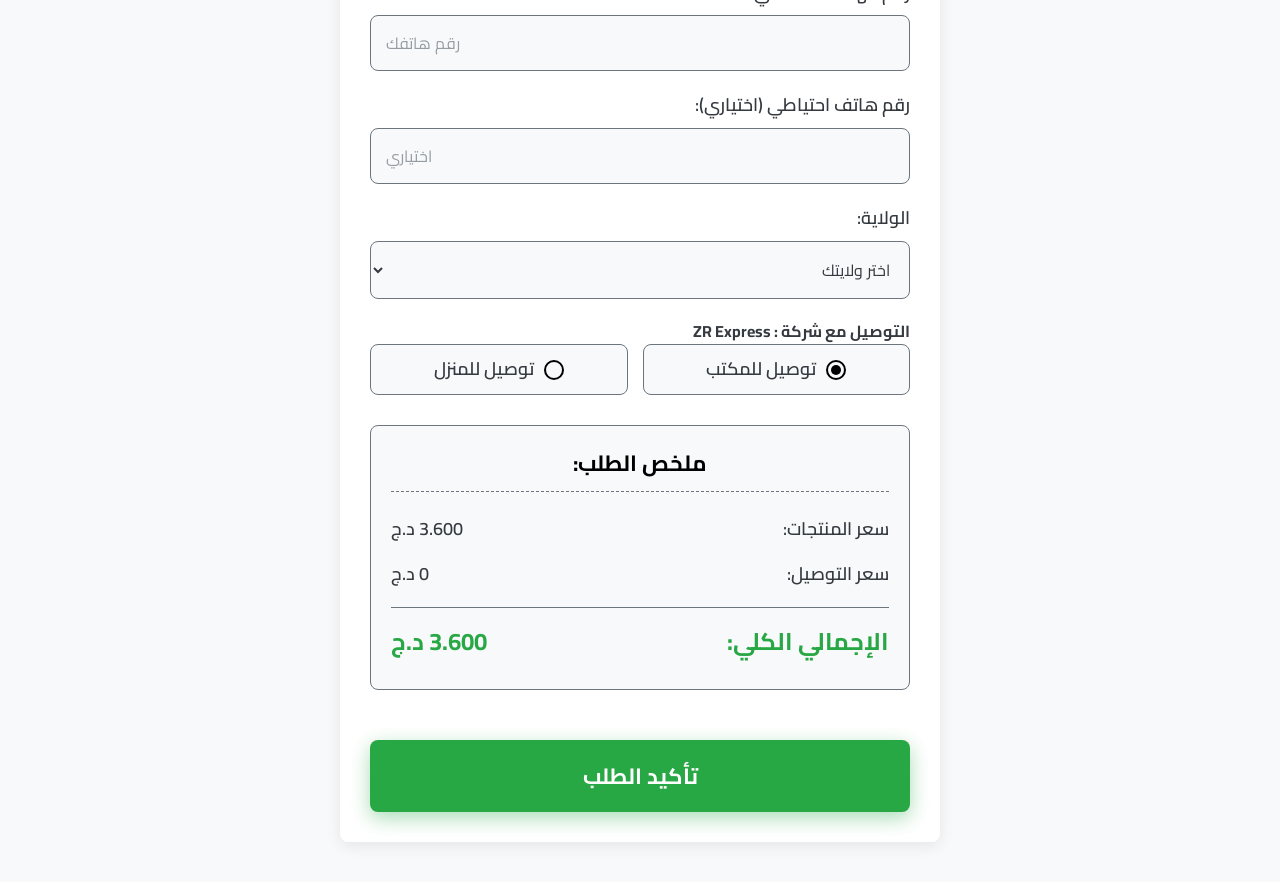
==== commit 77fdc057: "Remove sugarwhite color button from index.html" ====
--- a/index.html
+++ b/index.html
@@ -102,7 +102,6 @@
     <button class="color-btn" data-color="bluenuit">بلو نوي</button>
     <button class="color-btn" data-color="darkgray">رمادي</button>
     <button class="color-btn" data-color="darkgreen">اخضر داكن</button>
-    <button class="color-btn" data-color="sugarwhite">ابيض سكري</button>
 </div>
     </div>
 
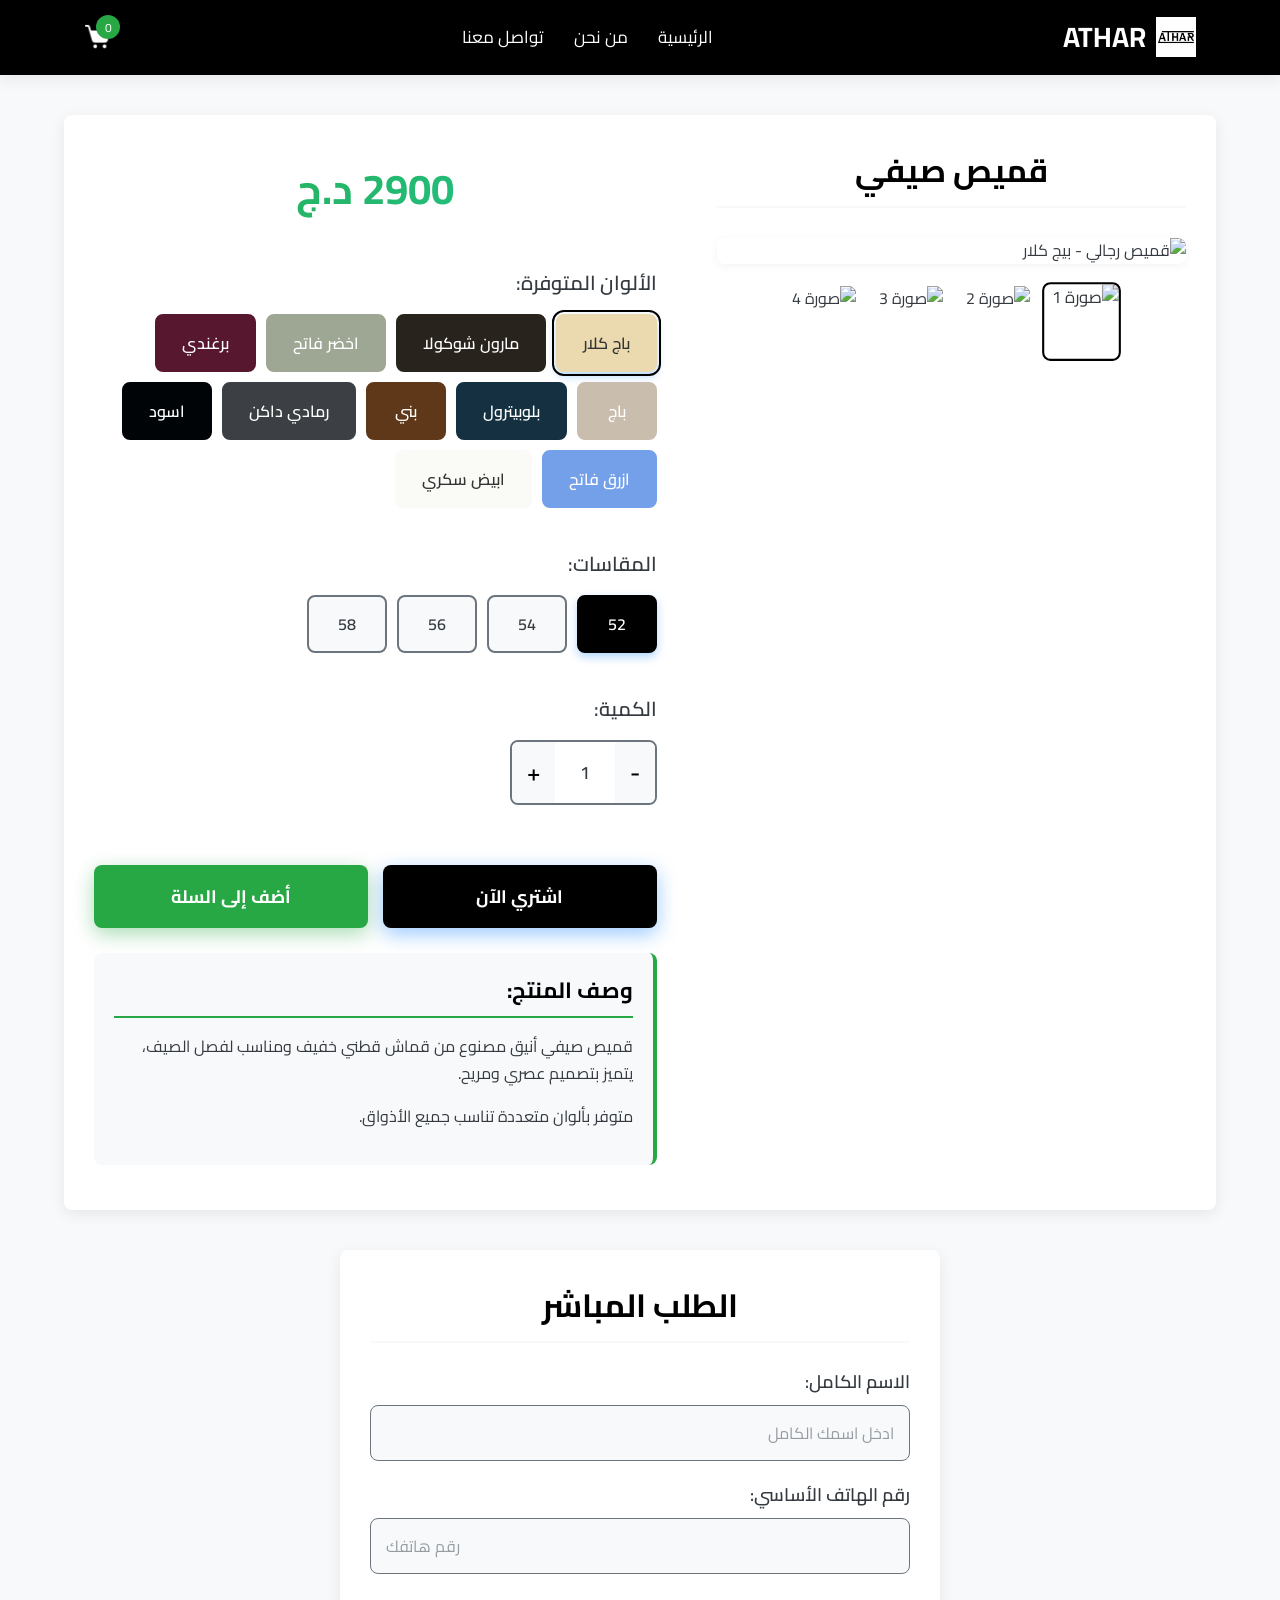
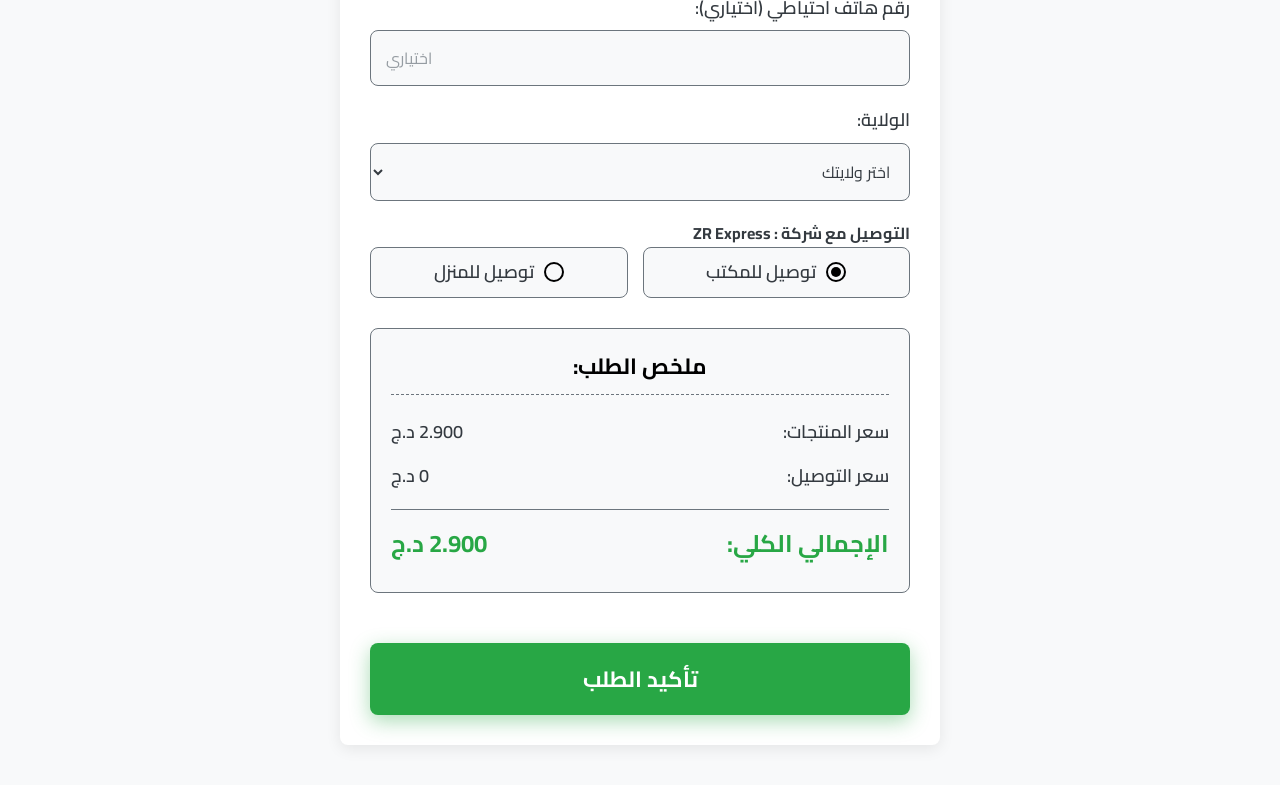
==== commit 8c5133db: "Add files via upload" ====
--- a/index.html
+++ b/index.html
@@ -1,214 +1,209 @@
-<!DOCTYPE html>
-<html lang="ar" dir="rtl">
-<head>
-    <meta charset="UTF-8">
-    <meta name="viewport" content="width=device-width, initial-scale=1.0">
-    <title>ATHAR</title>
-    <link rel="stylesheet" href="style.css">
-    <link rel="icon" href="images/logo.jpg" type="image/x-icon">
-    <link href="https://fonts.googleapis.com/css2?family=Cairo:wght@400;700&display=swap" rel="stylesheet">
-
-<!-- Meta Pixel Code -->
-<script>
-!function(f,b,e,v,n,t,s)
-{if(f.fbq)return;n=f.fbq=function(){n.callMethod?
-n.callMethod.apply(n,arguments):n.queue.push(arguments)};
-if(!f._fbq)f._fbq=n;n.push=n;n.loaded=!0;n.version='2.0';
-n.queue=[];t=b.createElement(e);t.async=!0;
-t.src=v;s=b.getElementsByTagName(e)[0];
-s.parentNode.insertBefore(t,s)}(window, document,'script',
-'https://connect.facebook.net/en_US/fbevents.js');
-fbq('init', '1474024530573881');
-fbq('track', 'PageView');
-</script>
-<noscript><img height="1" width="1" style="display:none"
-src="https://www.facebook.com/tr?id=1474024530573881&ev=PageView&noscript=1"
-/></noscript>
-<!-- End Meta Pixel Code -->
-</head>
-<body>
-    <header class="main-header">
-        <div class="container">
-            <div class="logo">
-                <img src="images/logo.jpg" alt="ATHAR Logo">
-                <span>ATHAR</span>
-            </div>
-            <nav class="main-nav">
-                <ul>
-                    <li><a href="index.html">الرئيسية</a></li>
-                    <li><a href="about.html">من نحن</a></li>
-                    <li><a href="contact.html">تواصل معنا</a></li>
-                </ul>
-            </nav>
-            <div class="header-icons">
-                <a href="cart.html" class="cart-icon">
-                    <img src="images/cart-icon.png" alt="Cart">
-                    <span class="cart-count">0</span>
-                </a>
-                <button class="hamburger-menu">
-                    &#9776;
-                </button>
-            </div>
-        </div>
-        <div class="mobile-nav-overlay">
-            <nav class="mobile-nav">
-                <ul>
-                    <li><a href="index.html">الرئيسية</a></li>
-                    <li><a href="about.html">من نحن</a></li>
-                    <li><a href="contact.html">تواصل معنا</a></li>
-                </ul>
-            </nav>
-        </div>
-    </header>
-
-    <main class="product-page">
-        <div class="container product-details-wrapper">
-<section class="product-images">
-    <h1 class="product-main-title">قميص صيفي</h1>
-    
-    <div class="main-image-container">
-        <img id="main-product-image" src="images/beige1.webp" alt="قميص رجالي - أزرق سماوي">
-    </div>
-
-    <div class="thumbnail-images">
-        <img class="thumbnail active" src="images/beige1.webp" alt="صورة 1">
-        <img class="thumbnail" src="images/beige2.webp" alt="صورة 2">
-        <img class="thumbnail" src="images/beige3.webp" alt="صورة 3">
-        <img class="thumbnail" src="images/beige4.webp" alt="صورة 4">
-    </div>
-</section>
-
-<section class="product-info">
-    <!-- تم نقل السعر إلى مكان العنوان -->
-<p class="product-price compact-price">3600 د.ج</p>
-
-<!-- إضافة ملاحظة التخفيض بجانب السعر (اختياري) -->
-<div class="discount-note" style="background: #e8f5e9; padding: 10px; border-radius: 8px; margin-bottom: 15px; text-align: center;">
-    <span style="color: #28a745; font-weight: bold;">🎉 عرض خاص عند شراء قطعتين</span>
-</div>
-    <div class="color-options compact-section">
-        <h2>الألوان المتوفرة:</h2>
-<div class="colors">
-    <button class="color-btn active" data-color="beige">باج</button>
-    <button class="color-btn" data-color="bluepetrol">بلو بيترول</button>
-    <button class="color-btn" data-color="lead">رصاصي</button>
-    <button class="color-btn" data-color="blue">ازرق</button>
-    <button class="color-btn" data-color="bluejean">بلو جين</button>
-    <button class="color-btn" data-color="brown">بني</button>
-    <button class="color-btn" data-color="darkblue">ازرق داكن</button>
-    <button class="color-btn" data-color="gray">رمادي</button>
-    <button class="color-btn" data-color="lightgray">رمادي فاتح</button>
-    <button class="color-btn" data-color="lightblue">ازرق فاتح</button>
-    <button class="color-btn" data-color="bluenuit">بلو نوي</button>
-    <button class="color-btn" data-color="darkgray">رمادي</button>
-    <button class="color-btn" data-color="darkgreen">اخضر داكن</button>
-</div>
-    </div>
-
-    <div class="size-options compact-section">
-        <h2>المقاسات:</h2>
-        <div class="sizes">
-            <button class="size-btn active" data-size="52">52</button>
-            <button class="size-btn" data-size="54">54</button>
-            <button class="size-btn" data-size="56">56</button>
-            <button class="size-btn" data-size="58">58</button>
-        </div>
-    </div>
-
-    <div class="quantity-selector compact-section">
-        <h2>الكمية:</h2>
-        <div class="quantity-control">
-            <button class="quantity-btn minus">-</button>
-            <input type="number" class="quantity-input" value="1" min="1">
-            <button class="quantity-btn plus">+</button>
-        </div>
-    </div>
-
-    <div class="action-buttons compact-buttons">
-        <button class="quick-order-btn">اشتري الآن</button>
-        <button class="add-to-cart-btn">أضف إلى السلة</button>
-    </div>
-
-<div class="product-description compact-description">
-    <h2>وصف المنتج:</h2>
-    <p>بما أنو راه جاي العيد والصيف خممنا فيكم ووفرنالكم قميص صيفي بامتياز يجينا بخامة تع قماش خفيفة ومناسبة لفصل الصيف والحرارة، القميص هذا يجينا بتفصيل أنيق وألوان جميلة فيها الفاتح وفيها الداكن على حسب ذوقك، القميص هذا موجه للناس لي تحب حاجة كلاسيكية وسامبل.</p>
-</div>
-</section>
-        </div>
-
-        <!-- إضافة بطاقة الطلب المباشر -->
-        <div class="container quick-order-container">
-            <div class="quick-order-card" id="quick-order-card">
-                <h2 class="page-title">الطلب المباشر</h2>
-
-                <form id="quick-order-form">
-                    <div class="form-group">
-                        <label for="quick-fullName">الاسم الكامل:</label>
-                        <input type="text" id="quick-fullName" name="fullName" required placeholder="ادخل اسمك الكامل">
-                    </div>
-
-                    <div class="form-group">
-                        <label for="quick-phone">رقم الهاتف الأساسي:</label>
-                        <input type="tel" id="quick-phone" name="phone" required placeholder="رقم هاتفك">
-                    </div>
-
-                    <div class="form-group">
-                        <label for="quick-alternativePhone">رقم هاتف احتياطي (اختياري):</label>
-                        <input type="tel" id="quick-alternativePhone" name="alternativePhone" placeholder="اختياري">
-                    </div>
-
-                    <div class="form-group">
-                        <label for="quick-wilaya">الولاية:</label>
-                        <select id="quick-wilaya" name="wilaya" required>
-                            <option value="">اختر ولايتك</option>
-                        </select>
-                    </div>
-
-                    <div class="form-group">
-                        <h4>التوصيل مع شركة : ZR Express</h4>
-                        <div class="radio-group-container">
-                            <div class="radio-group">
-                                <input type="radio" id="quick-deliveryToOffice" name="deliveryMethod" value="office" checked>
-                                <label for="quick-deliveryToOffice">توصيل للمكتب</label>
-                            </div>
-                            <div class="radio-group">
-                                <input type="radio" id="quick-deliveryToHome" name="deliveryMethod" value="home">
-                                <label for="quick-deliveryToHome">توصيل للمنزل</label>
-                            </div>
-                        </div>
-                    </div>
-
-                    <div class="form-group" id="quick-commune-group" style="display: none;">
-                        <label for="quick-commune">البلدية:</label>
-                        <input type="text" id="quick-commune" name="commune" placeholder="ادخل اسم بلديتك">
-                    </div>
-
-                    <div class="order-summary">
-                        <h2>ملخص الطلب:</h2>
-                        <div class="summary-row">
-                            <span>سعر المنتجات:</span>
-                            <span id="quick-products-subtotal">0 د.ج</span>
-                        </div>
-                        <div class="summary-row">
-                            <span>سعر التوصيل:</span>
-                            <span id="quick-delivery-price">0 د.ج</span>
-                        </div>
-                        <div class="summary-row total-row">
-                            <span>الإجمالي الكلي:</span>
-                            <span id="quick-order-grand-total">0 د.ج</span>
-                        </div>
-                    </div>
-
-                    <button type="submit" class="submit-order-btn">تأكيد الطلب</button>
-                </form>
-            </div>
-        </div>
-    </main>
-
-    <script src="script.js"></script>
-    <script src="cart.js"></script>
-    <script src="quick-order.js"></script>
-    <script src="header.js"></script>
-</body>
-
-</html>
+<!DOCTYPE html>
+<html lang="ar" dir="rtl">
+<head>
+    <meta charset="UTF-8">
+    <meta name="viewport" content="width=device-width, initial-scale=1.0">
+    <title>ATHAR</title>
+    <link rel="stylesheet" href="style.css">
+    <link rel="icon" href="images/logo.jpg" type="image/x-icon">
+    <link href="https://fonts.googleapis.com/css2?family=Cairo:wght@400;700&display=swap" rel="stylesheet">
+
+<!-- Meta Pixel Code -->
+<script>
+!function(f,b,e,v,n,t,s)
+{if(f.fbq)return;n=f.fbq=function(){n.callMethod?
+n.callMethod.apply(n,arguments):n.queue.push(arguments)};
+if(!f._fbq)f._fbq=n;n.push=n;n.loaded=!0;n.version='2.0';
+n.queue=[];t=b.createElement(e);t.async=!0;
+t.src=v;s=b.getElementsByTagName(e)[0];
+s.parentNode.insertBefore(t,s)}(window, document,'script',
+'https://connect.facebook.net/en_US/fbevents.js');
+fbq('init', '1474024530573881');
+fbq('track', 'PageView');
+</script>
+<noscript><img height="1" width="1" style="display:none"
+src="https://www.facebook.com/tr?id=1474024530573881&ev=PageView&noscript=1"
+/></noscript>
+<!-- End Meta Pixel Code -->
+</head>
+<body>
+    <header class="main-header">
+        <div class="container">
+            <div class="logo">
+                <img src="images/logo.jpg" alt="ATHAR Logo">
+                <span>ATHAR</span>
+            </div>
+            <nav class="main-nav">
+                <ul>
+                    <li><a href="index.html">الرئيسية</a></li>
+                    <li><a href="about.html">من نحن</a></li>
+                    <li><a href="contact.html">تواصل معنا</a></li>
+                </ul>
+            </nav>
+            <div class="header-icons">
+                <a href="cart.html" class="cart-icon">
+                    <img src="images/cart-icon.png" alt="Cart">
+                    <span class="cart-count">0</span>
+                </a>
+                <button class="hamburger-menu">
+                    &#9776;
+                </button>
+            </div>
+        </div>
+        <div class="mobile-nav-overlay">
+            <nav class="mobile-nav">
+                <ul>
+                    <li><a href="index.html">الرئيسية</a></li>
+                    <li><a href="about.html">من نحن</a></li>
+                    <li><a href="contact.html">تواصل معنا</a></li>
+                </ul>
+            </nav>
+        </div>
+    </header>
+
+    <main class="product-page">
+        <div class="container product-details-wrapper">
+<section class="product-images">
+    <h1 class="product-main-title">قميص صيفي</h1>
+    
+    <div class="main-image-container">
+        <img id="main-product-image" src="images/beigeclair1.webp" alt="قميص رجالي - بيج كلار">
+    </div>
+
+    <div class="thumbnail-images">
+        <img class="thumbnail active" src="images/beigeclair1.webp" alt="صورة 1">
+        <img class="thumbnail" src="images/beigeclair2.webp" alt="صورة 2">
+        <img class="thumbnail" src="images/beigeclair3.webp" alt="صورة 3">
+        <img class="thumbnail" src="images/beigeclair4.webp" alt="صورة 4">
+    </div>
+</section>
+
+<section class="product-info">
+<p class="product-price compact-price">2900 د.ج</p>
+
+<div class="color-options compact-section">
+    <h2>الألوان المتوفرة:</h2>
+    <div class="colors">
+        <button class="color-btn active" data-color="beigeclair">باج كلار</button>
+        <button class="color-btn" data-color="maroonchocolate">مارون شوكولا</button>
+        <button class="color-btn" data-color="lightgreen">اخضر فاتح</button>
+        <button class="color-btn" data-color="burgundy">برغندي</button>
+        <button class="color-btn" data-color="beige">باج</button>
+        <button class="color-btn" data-color="bluepetrol">بلوبيترول</button>
+        <button class="color-btn" data-color="brown">بني</button>
+        <button class="color-btn" data-color="darkgray">رمادي داكن</button>
+        <button class="color-btn" data-color="black">اسود</button>
+        <button class="color-btn" data-color="lightblue">ازرق فاتح</button>
+        <button class="color-btn" data-color="sugarwhite">ابيض سكري</button>
+    </div>
+</div>
+
+    <div class="size-options compact-section">
+        <h2>المقاسات:</h2>
+        <div class="sizes">
+            <button class="size-btn active" data-size="52">52</button>
+            <button class="size-btn" data-size="54">54</button>
+            <button class="size-btn" data-size="56">56</button>
+            <button class="size-btn" data-size="58">58</button>
+        </div>
+    </div>
+
+    <div class="quantity-selector compact-section">
+        <h2>الكمية:</h2>
+        <div class="quantity-control">
+            <button class="quantity-btn minus">-</button>
+            <input type="number" class="quantity-input" value="1" min="1">
+            <button class="quantity-btn plus">+</button>
+        </div>
+    </div>
+
+    <div class="action-buttons compact-buttons">
+        <button class="quick-order-btn">اشتري الآن</button>
+        <button class="add-to-cart-btn">أضف إلى السلة</button>
+    </div>
+
+<div class="product-description compact-description">
+    <h2>وصف المنتج:</h2>
+    <p>قميص صيفي أنيق مصنوع من قماش قطني خفيف ومناسب لفصل الصيف، يتميز بتصميم عصري ومريح.</p>
+    <p>متوفر بألوان متعددة تناسب جميع الأذواق.</p>
+</div>
+</section>
+        </div>
+
+        <!-- إضافة بطاقة الطلب المباشر -->
+        <div class="container quick-order-container">
+            <div class="quick-order-card" id="quick-order-card">
+                <h2 class="page-title">الطلب المباشر</h2>
+
+                <form id="quick-order-form">
+                    <div class="form-group">
+                        <label for="quick-fullName">الاسم الكامل:</label>
+                        <input type="text" id="quick-fullName" name="fullName" required placeholder="ادخل اسمك الكامل">
+                    </div>
+
+                    <div class="form-group">
+                        <label for="quick-phone">رقم الهاتف الأساسي:</label>
+                        <input type="tel" id="quick-phone" name="phone" required placeholder="رقم هاتفك">
+                    </div>
+
+                    <div class="form-group">
+                        <label for="quick-alternativePhone">رقم هاتف احتياطي (اختياري):</label>
+                        <input type="tel" id="quick-alternativePhone" name="alternativePhone" placeholder="اختياري">
+                    </div>
+
+                    <div class="form-group">
+                        <label for="quick-wilaya">الولاية:</label>
+                        <select id="quick-wilaya" name="wilaya" required>
+                            <option value="">اختر ولايتك</option>
+                        </select>
+                    </div>
+
+                    <div class="form-group">
+                        <h4>التوصيل مع شركة : ZR Express</h4>
+                        <div class="radio-group-container">
+                            <div class="radio-group">
+                                <input type="radio" id="quick-deliveryToOffice" name="deliveryMethod" value="office" checked>
+                                <label for="quick-deliveryToOffice">توصيل للمكتب</label>
+                            </div>
+                            <div class="radio-group">
+                                <input type="radio" id="quick-deliveryToHome" name="deliveryMethod" value="home">
+                                <label for="quick-deliveryToHome">توصيل للمنزل</label>
+                            </div>
+                        </div>
+                    </div>
+
+                    <div class="form-group" id="quick-commune-group" style="display: none;">
+                        <label for="quick-commune">البلدية:</label>
+                        <input type="text" id="quick-commune" name="commune" placeholder="ادخل اسم بلديتك">
+                    </div>
+
+                    <div class="order-summary">
+                        <h2>ملخص الطلب:</h2>
+                        <div class="summary-row">
+                            <span>سعر المنتجات:</span>
+                            <span id="quick-products-subtotal">0 د.ج</span>
+                        </div>
+                        <div class="summary-row">
+                            <span>سعر التوصيل:</span>
+                            <span id="quick-delivery-price">0 د.ج</span>
+                        </div>
+                        <div class="summary-row total-row">
+                            <span>الإجمالي الكلي:</span>
+                            <span id="quick-order-grand-total">0 د.ج</span>
+                        </div>
+                    </div>
+
+                    <button type="submit" class="submit-order-btn">تأكيد الطلب</button>
+                </form>
+            </div>
+        </div>
+    </main>
+
+    <script src="zr-express.js"></script>
+    <script src="script.js"></script>
+    <script src="cart.js"></script>
+    <script src="quick-order.js"></script>
+    <script src="header.js"></script>
+</body>
+
+</html>
--- a/style.css
+++ b/style.css
@@ -1,2082 +1,2130 @@
-/* General Styling & Reset */
-@import url('https://fonts.googleapis.com/css2?family=Cairo:wght@300;400;600;700&display=swap');
-
-:root {
-    --primary-color: #000000;
-    --secondary-color: #6c757d;
-    --accent-color: #28a745;
-    --text-color: #343a40;
-    --light-bg: #f8f9fa;
-    --white: #ffffff;
-    --border-radius: 8px;
-    --box-shadow: 0 4px 15px rgba(0, 0, 0, 0.08);
-    --transition-speed: 0.3s;
-}
-
-* {
-    margin: 0;
-    padding: 0;
-    box-sizing: border-box;
-    font-family: 'Cairo', sans-serif;
-}
-
-body {
-    background-color: var(--light-bg);
-    color: var(--text-color);
-    line-height: 1.6;
-    direction: rtl;
-    text-align: right;
-}
-
-.container {
-    width: 90%;
-    max-width: 1200px;
-    margin: 0 auto;
-    padding: 20px 0;
-}
-
-a {
-    text-decoration: none;
-    color: var(--primary-color);
-    transition: color var(--transition-speed);
-}
-
-a:hover {
-    color: var(--accent-color);
-}
-
-button {
-    cursor: pointer;
-    border: none;
-    padding: 10px 20px;
-    border-radius: var(--border-radius);
-    transition: background-color var(--transition-speed), transform var(--transition-speed);
-    font-weight: 600;
-}
-
-button:hover {
-    transform: translateY(-2px);
-}
-
-/* Header Styling */
-.main-header {
-    background-color: #000000;
-    box-shadow: var(--box-shadow);
-    padding: 15px 0;
-    position: sticky;
-    top: 0;
-    z-index: 1000;
-}
-
-.main-header .container {
-    display: flex;
-    justify-content: space-between;
-    align-items: center;
-    padding: 0 20px;
-}
-
-.main-header .logo {
-    display: flex;
-    align-items: center;
-    gap: 10px;
-}
-
-.main-header .logo img {
-    height: 40px;
-    width: auto;
-}
-
-.main-header .logo span {
-    font-size: 28px;
-    font-weight: 700;
-    color: #ffffff; /* تغيير اللون إلى الأبيض */
-}
-
-.main-nav ul {
-    list-style: none;
-    display: flex;
-    gap: 30px;
-}
-
-.main-nav a {
-    color: #ffffff;
-    font-size: 17px;
-    position: relative;
-    padding-bottom: 5px;
-}
-
-.main-nav a::after {
-    content: '';
-    position: absolute;
-    right: 0;
-    bottom: 0;
-    width: 0;
-    height: 3px;
-    background-color: var(--primary-color);
-    transition: width var(--transition-speed);
-}
-
-.main-nav a:hover::after,
-.main-nav a.active::after {
-    width: 100%;
-    left: 0;
-}
-
-.header-icons {
-    display: flex;
-    align-items: center;
-    gap: 20px;
-}
-
-.cart-icon {
-    position: relative;
-    display: flex;
-    align-items: center;
-}
-
-.cart-icon img {
-    height: 28px;
-    width: auto;
-}
-
-.cart-count {
-    background-color: var(--accent-color);
-    color: var(--white);
-    border-radius: 50%;
-    padding: 3px 8px;
-    font-size: 12px;
-    position: absolute;
-    top: -8px;
-    right: -8px;
-    min-width: 24px;
-    text-align: center;
-    display: flex;
-    justify-content: center;
-    align-items: center;
-    height: 24px;
-}
-
-.hamburger-menu {
-    display: none;
-    background: none;
-    font-size: 30px;
-    padding: 5px 10px;
-    color: #ffffff; /* تغيير اللون إلى الأبيض */
-}
-
-
-
-/* Mobile Nav Overlay (Hidden by default) */
-.mobile-nav-overlay {
-    display: none; /* Hidden by default */
-    position: fixed;
-    top: 0;
-    left: 0;
-    width: 100%;
-    height: auto; /* Allow content to define height */
-    max-height: 0; /* Initially hidden height */
-    overflow: hidden; /* Hide overflowing content */
-    background-color: var(--white); /* خلفية بيضاء صلبة */
-    box-shadow: var(--box-shadow);
-    z-index: 999;
-    align-items: center;
-    justify-content: center;
-    flex-direction: column;
-    opacity: 0; /* Will transition from 0 to 1 */
-    visibility: hidden; /* Will transition from hidden to visible */
-    /* transition for max-height, opacity, and visibility */
-    transition: max-height 0.5s ease-in-out, opacity 0.4s ease-in-out, visibility 0.4s ease-in-out;
-}
-
-.mobile-nav-overlay.active {
-    display: flex; /* Show flex for active state */
-    max-height: 300px; /* Adjust this value if your nav content is taller */
-    opacity: 1;
-    visibility: visible;
-}
-
-.mobile-nav ul {
-    list-style: none;
-    text-align: center;
-    width: 100%;
-    padding: 20px 0; /* Add padding for internal spacing */
-}
-
-.mobile-nav li {
-    margin: 15px 0; /* Reduced margin */
-}
-
-.mobile-nav a {
-    color: var(--text-color);
-    font-size: 24px; /* Slightly smaller font for better fit */
-    font-weight: 600;
-    padding: 8px 15px; /* Reduced padding */
-    display: block;
-    transition: color var(--transition-speed);
-}
-
-.mobile-nav a:hover {
-    color: var(--primary-color);
-}
-
-/* Hamburger Menu Styling (Keep it simple) */
-.hamburger-menu {
-    display: none; /* Hidden by default on desktop */
-    background: none;
-    font-size: 30px;
-    color: var(--text-color);
-    padding: 5px 10px;
-    cursor: pointer;
-    z-index: 1001; /* Ensure it's above the overlay */
-    /* No need for span specific styles, as it's a single character */
-}
-
-/* Ensure hamburger is shown on mobile */
-@media (max-width: 768px) {
-    .main-header .hamburger-menu {
-        display: block; /* Show hamburger on mobile as a block element */
-    }
-}
-
-
-/* Product Page Styling */
-.product-page {
-    padding: 40px 0;
-}
-
-.product-details-wrapper {
-    display: flex;
-    gap: 40px;
-    background-color: var(--white);
-    padding: 30px;
-    border-radius: var(--border-radius);
-    box-shadow: var(--box-shadow);
-    flex-wrap: wrap; /* Allow wrapping on smaller screens */
-}
-
-.product-images {
-    flex: 1;
-    min-width: 300px; /* Minimum width before wrapping */
-    display: flex;
-    flex-direction: column;
-    gap: 20px;
-    align-items: center;
-}
-
-.main-image-container {
-    width: 100%;
-    max-width: 500px; /* Max width for the main image */
-    border-radius: var(--border-radius);
-    overflow: hidden;
-    box-shadow: 0 2px 10px rgba(0, 0, 0, 0.05);
-}
-
-.main-image-container img {
-    width: 100%;
-    height: auto;
-    display: block;
-    border-radius: var(--border-radius);
-}
-
-/* ===============================
-   ✅ Thumbnails (صور مصغرة)
-================================= */
-
-/* إضافة أنماط للتعامل مع العدد المختلف للصور المصغرة */
-.thumbnail-images {
-    display: flex;
-    gap: 10px;
-    justify-content: center;
-    width: 100%;
-    flex-wrap: wrap; /* السماح بلف الصور على سطر جديد إذا لزم الأمر */
-}
-
-.thumbnail-images img {
-    width: 70px;
-    height: 70px;
-    object-fit: cover;
-    border-radius: var(--border-radius);
-    cursor: pointer;
-    border: 2px solid transparent;
-    transition: border-color var(--transition-speed), transform var(--transition-speed);
-    flex-shrink: 0; /* منع الصور من التقلص */
-}
-
-.thumbnail-images img:hover,
-.thumbnail-images img.active {
-    border-color: var(--primary-color);
-    transform: scale(1.05);
-}
-
-/* تحسينات للشاشات الصغيرة */
-@media (max-width: 768px) {
-    .thumbnail-images {
-        gap: 8px;
-    }
-    
-    .thumbnail-images img {
-        width: 60px;
-        height: 60px;
-    }
-}
-
-@media (max-width: 480px) {
-    .thumbnail-images {
-        gap: 6px;
-    }
-    
-    .thumbnail-images img {
-        width: 50px;
-        height: 50px;
-    }
-}
-
-/* تحسينات للشاشات الكبيرة */
-@media (min-width: 1200px) {
-    .thumbnail-images {
-        gap: 12px;
-    }
-    
-    .thumbnail-images img {
-        width: 75px;
-        height: 75px;
-    }
-}
-
-/* ===============================
-   ✅ Product Info Section
-================================= */
-
-.product-info {
-    flex: 1.2;
-    min-width: 300px;
-    display: flex;
-    flex-direction: column;
-    gap: 25px;
-}
-
-.product-title {
-    font-size: 38px;
-    font-weight: 700;
-    color: var(--primary-color);
-    margin-bottom: 5px;
-}
-
-.product-price {
-    font-size: 32px;
-    font-weight: 600;
-    color: var(--accent-color);
-    margin-bottom: 20px;
-}
-
-/* ===============================
-   ✅ Color & Size Options
-================================= */
-
-.color-options,
-.size-options {
-    margin-bottom: 15px;
-}
-
-.color-options h2,
-.size-options h2 {
-    font-size: 20px;
-    font-weight: 600;
-    margin-bottom: 15px;
-    color: var(--text-color);
-}
-
-.colors,
-.sizes {
-    display: flex;
-    gap: 10px;
-    flex-wrap: wrap;
-}
-
-.color-btn,
-.size-btn {
-    background-color: var(--light-bg);
-    color: var(--text-color);
-    border: 2px solid var(--secondary-color);
-    padding: 12px 25px;
-    font-size: 16px;
-    font-weight: 600;
-    border-radius: var(--border-radius);
-    transition: all var(--transition-speed);
-    min-width: 80px;
-    text-align: center;
-}
-
-.color-btn.active,
-.size-btn.active {
-    background-color: var(--primary-color);
-    color: var(--white);
-    border-color: var(--primary-color);
-    box-shadow: 0 4px 10px rgba(0, 123, 255, 0.3);
-}
-
-.color-btn:hover:not(.active),
-.size-btn:hover:not(.active) {
-    background-color: var(--primary-color);
-    color: var(--white);
-    border-color: var(--primary-color);
-}
-
-/* ===============================
-   ✅ Quantity Selector
-================================= */
-
-.quantity-selector {
-    margin-bottom: 25px;
-}
-
-.quantity-selector h2 {
-    font-size: 20px;
-    font-weight: 600;
-    margin-bottom: 15px;
-    color: var(--text-color);
-}
-
-.quantity-control {
-    display: flex;
-    align-items: center;
-    border: 2px solid var(--secondary-color);
-    border-radius: var(--border-radius);
-    overflow: hidden;
-    width: fit-content;
-}
-
-.quantity-btn {
-    background-color: var(--light-bg);
-    color: var(--primary-color);
-    font-size: 24px;
-    padding: 8px 15px;
-    border-radius: 0;
-    transition: background-color var(--transition-speed);
-}
-
-.quantity-btn:hover {
-    background-color: var(--primary-color);
-    color: var(--white);
-}
-
-.quantity-input {
-    width: 60px;
-    text-align: center;
-    border: none;
-    font-size: 18px;
-    font-weight: 600;
-    color: var(--text-color);
-    background-color: var(--white);
-    padding: 8px 0;
-}
-
-.quantity-input::-webkit-outer-spin-button,
-.quantity-input::-webkit-inner-spin-button {
-    -webkit-appearance: none;
-    margin: 0;
-}
-
-/* ===============================
-   ✅ Action Buttons
-================================= */
-
-.action-buttons {
-    display: flex;
-    gap: 15px;
-    flex-wrap: wrap;
-    margin-top: 20px;
-}
-
-.buy-now-btn,
-.add-to-cart-btn {
-    flex: 1;
-    min-width: 180px;
-    font-size: 18px;
-    padding: 15px 30px;
-    border-radius: var(--border-radius);
-    font-weight: 700;
-    text-align: center;
-}
-
-.buy-now-btn {
-    background-color: var(--primary-color);
-    color: var(--white);
-    box-shadow: 0 6px 20px rgba(0, 123, 255, 0.4);
-}
-
-.buy-now-btn:hover {
-    background-color: #0056b3;
-    transform: translateY(-3px);
-    box-shadow: 0 8px 25px rgba(0, 123, 255, 0.5);
-}
-
-.add-to-cart-btn {
-    background-color: var(--accent-color);
-    color: var(--white);
-    box-shadow: 0 6px 20px rgba(40, 167, 69, 0.4);
-}
-
-.add-to-cart-btn:hover {
-    background-color: #218838;
-    transform: translateY(-3px);
-    box-shadow: 0 8px 25px rgba(40, 167, 69, 0.5);
-}
-
-/* ===============================
-   ✅ Responsive Layout
-================================= */
-
-@media (max-width: 992px) {
-    .product-details-wrapper {
-        flex-direction: column;
-        align-items: center;
-        gap: 30px;
-    }
-
-    .product-images,
-    .product-info {
-        width: 100%;
-        max-width: 600px;
-    }
-
-    .product-images {
-        margin-bottom: 20px;
-    }
-
-    .product-title {
-        font-size: 32px;
-        text-align: center;
-    }
-
-    .product-price {
-        font-size: 28px;
-        text-align: center;
-    }
-
-    .color-options,
-    .size-options,
-    .quantity-selector,
-    .action-buttons {
-        align-items: center;
-        text-align: center;
-    }
-
-    .colors, .sizes, .quantity-control, .action-buttons {
-        justify-content: center;
-    }
-}
-
-@media (max-width: 768px) {
-    .main-header .main-nav {
-        display: none;
-    }
-
-    .main-header .hamburger-menu {
-        display: block;
-    }
-
-    .main-header .container {
-        padding: 0 15px;
-    }
-
-    .main-header .logo span {
-        font-size: 24px;
-    }
-
-    .product-details-wrapper {
-        padding: 20px;
-    }
-
-    .product-title {
-        font-size: 28px;
-    }
-
-    .product-price {
-        font-size: 24px;
-    }
-
-    .color-btn,
-    .size-btn {
-        padding: 10px 20px;
-        font-size: 15px;
-    }
-
-    .buy-now-btn,
-    .add-to-cart-btn {
-        font-size: 16px;
-        padding: 12px 25px;
-    }
-}
-
-@media (max-width: 480px) {
-    .main-header .logo img {
-        height: 35px;
-    }
-
-    .main-header .logo span {
-        font-size: 22px;
-    }
-
-    .cart-icon img {
-        height: 24px;
-    }
-
-    .cart-count {
-        font-size: 11px;
-        padding: 2px 7px;
-        min-width: 20px;
-        height: 20px;
-        top: -6px;
-        right: -6px;
-    }
-
-    .product-page {
-        padding: 20px 0;
-    }
-
-    .product-details-wrapper {
-        padding: 15px;
-    }
-
-    .product-title {
-        font-size: 24px;
-    }
-
-    .product-price {
-        font-size: 20px;
-    }
-
-    .color-btn,
-    .size-btn {
-        padding: 8px 15px;
-        font-size: 14px;
-    }
-
-    .buy-now-btn,
-    .add-to-cart-btn {
-        font-size: 15px;
-        padding: 10px 20px;
-    }
-
-    .quantity-control {
-        width: 100%;
-        justify-content: center;
-    }
-
-    .quantity-input {
-        flex-grow: 1;
-    }
-}
-
-
-
-
-
-
-
-
-
-
-
-
-
-
-
-
-/* إضافة أنماط للوصف الجديد */
-.product-description {
-    margin-bottom: 25px;
-    padding: 20px;
-    background-color: var(--light-bg);
-    border-radius: var(--border-radius);
-    border-right: 4px solid var(--accent-color);
-}
-
-.product-description h2 {
-    font-size: 22px;
-    font-weight: 700;
-    color: var(--primary-color);
-    margin-bottom: 15px;
-    border-bottom: 2px solid var(--accent-color);
-    padding-bottom: 8px;
-}
-
-.product-description p {
-    font-size: 16px;
-    line-height: 1.7;
-    color: var(--text-color);
-    margin-bottom: 15px;
-}
-
-.product-description ul {
-    list-style-type: none;
-    padding-right: 0;
-}
-
-.product-description li {
-    position: relative;
-    padding-right: 25px;
-    margin-bottom: 8px;
-    font-size: 15px;
-    color: var(--text-color);
-}
-
-.product-description li:before {
-    content: "✓";
-    position: absolute;
-    right: 0;
-    color: var(--accent-color);
-    font-weight: bold;
-}
-
-.product-info .product-price {
-    font-size: 42px;
-    font-weight: 700;
-    color: var(--accent-color);
-    margin-bottom: 25px;
-    text-align: center;
-    background: linear-gradient(135deg, var(--accent-color), #20c997);
-    -webkit-background-clip: text;
-    -webkit-text-fill-color: transparent;
-    background-clip: text;
-    padding: 10px;
-    border-radius: var(--border-radius);
-}
-
-/* تحسين التجاوب مع الشاشات الصغيرة */
-@media (max-width: 768px) {
-    .product-info .product-price {
-        font-size: 36px;
-    }
-    
-    .product-description h2 {
-        font-size: 20px;
-    }
-    
-    .product-description p {
-        font-size: 15px;
-    }
-}
-
-@media (max-width: 480px) {
-    .product-info .product-price {
-        font-size: 32px;
-    }
-    
-    .product-description {
-        padding: 15px;
-    }
-}
-
-
-
-
-/* أنماط تقليل المسافات بشكل أكبر */
-.compact-price {
-    margin-bottom: 10px !important;
-}
-
-.compact-description {
-    margin-bottom: 15px !important;
-}
-
-.compact-section {
-    margin-bottom: 15px !important;
-}
-
-.compact-buttons {
-    margin-top: 20px !important;
-}
-
-/* تحسين المسافات في الشاشات الصغيرة */
-@media (max-width: 768px) {
-    .compact-price {
-        margin-bottom: 8px !important;
-    }
-    
-    .compact-description {
-        margin-bottom: 12px !important;
-    }
-    
-    .compact-section {
-        margin-bottom: 12px !important;
-    }
-    
-    .compact-buttons {
-        margin-top: 18px !important;
-    }
-}
-
-@media (max-width: 480px) {
-    .compact-price {
-        margin-bottom: 5px !important;
-    }
-    
-    .compact-description {
-        margin-bottom: 10px !important;
-    }
-    
-    .compact-section {
-        margin-bottom: 10px !important;
-    }
-    
-    .compact-buttons {
-        margin-top: 15px !important;
-    }
-}
-
-
-
-
-
-
-
-
-
-
-
-/* Cart Page Specific Styling */
-.cart-page {
-    padding: 40px 0;
-    min-height: calc(100vh - 150px); /* Adjust to make content fill viewport if short */
-}
-
-.cart-page .container {
-    background-color: var(--white);
-    padding: 30px;
-    border-radius: var(--border-radius);
-    box-shadow: var(--box-shadow);
-}
-
-.page-title {
-    font-size: 36px;
-    font-weight: 700;
-    color: var(--primary-color);
-    text-align: center;
-    margin-bottom: 30px;
-    padding-bottom: 10px;
-    border-bottom: 2px solid var(--light-bg);
-}
-
-.empty-cart-message {
-    text-align: center;
-    font-size: 20px;
-    color: var(--secondary-color);
-    margin: 50px 0;
-}
-
-.cart-items-container {
-    margin-bottom: 30px;
-}
-
-/* Individual Cart Item Styling */
-.cart-item {
-    display: flex;
-    align-items: center;
-    gap: 20px;
-    padding: 20px 0;
-    border-bottom: 1px dashed var(--light-bg); /* Dashed separator for items */
-}
-
-.cart-item:last-child {
-    border-bottom: none; /* No border for the last item */
-}
-
-.cart-item-image img {
-    width: 100px;
-    height: 100px;
-    object-fit: cover;
-    border-radius: var(--border-radius);
-    border: 1px solid var(--light-bg);
-}
-
-.cart-item-details {
-    flex-grow: 1;
-}
-
-.cart-item-details h3 {
-    font-size: 22px;
-    font-weight: 600;
-    color: var(--text-color);
-    margin-bottom: 5px;
-}
-
-.cart-item-details p {
-    font-size: 15px;
-    color: var(--secondary-color);
-    margin-bottom: 5px;
-}
-
-.cart-item-price {
-    font-size: 18px;
-    font-weight: 700;
-    color: var(--accent-color);
-    min-width: 100px; /* Ensure price has enough space */
-    text-align: left; /* Align price to left in RTL */
-}
-
-.cart-item-quantity {
-    display: flex;
-    align-items: center;
-    border: 1px solid var(--secondary-color);
-    border-radius: var(--border-radius);
-    overflow: hidden;
-    width: fit-content;
-}
-
-.cart-item-quantity .quantity-btn {
-    background-color: var(--light-bg);
-    color: var(--primary-color);
-    font-size: 20px;
-    padding: 5px 12px;
-    border-radius: 0;
-}
-
-.cart-item-quantity .quantity-input {
-    width: 50px;
-    text-align: center;
-    border: none;
-    font-size: 16px;
-    font-weight: 600;
-    background-color: var(--white);
-    padding: 5px 0;
-}
-
-.remove-item-btn {
-    background-color: transparent;
-    color: var(--secondary-color);
-    font-size: 24px;
-    padding: 0;
-    margin-right: 10px;
-    transition: color var(--transition-speed);
-}
-
-.remove-item-btn:hover {
-    color: var(--close-btn-color); /* Red for delete */
-    transform: none; /* No transform on remove button */
-}
-
-/* Cart Summary Styling */
-.cart-summary {
-    background-color: var(--light-bg);
-    padding: 25px;
-    border-radius: var(--border-radius);
-    border: 1px solid #e9ecef;
-    display: flex;
-    flex-direction: column;
-    gap: 15px;
-}
-
-.summary-row {
-    display: flex;
-    justify-content: space-between;
-    align-items: center;
-    font-size: 20px;
-    font-weight: 600;
-    color: var(--text-color);
-}
-
-.summary-row.total-row {
-    font-size: 24px;
-    font-weight: 700;
-    color: var(--primary-color);
-    border-top: 1px dashed var(--secondary-color);
-    padding-top: 15px;
-    margin-top: 10px;
-}
-
-.checkout-btn {
-    background-color: var(--accent-color);
-    color: var(--white);
-    font-size: 20px;
-    padding: 15px 30px;
-    border-radius: var(--border-radius);
-    font-weight: 700;
-    width: 100%;
-    margin-top: 20px;
-    box-shadow: 0 6px 20px rgba(40, 167, 69, 0.4);
-}
-
-.checkout-btn:hover {
-    background-color: #218838;
-    transform: translateY(-3px);
-    box-shadow: 0 8px 25px rgba(40, 167, 69, 0.5);
-}
-
-/* Responsive adjustments for Cart Page */
-@media (max-width: 768px) {
-    .cart-page .container {
-        padding: 20px;
-    }
-
-    .page-title {
-        font-size: 30px;
-        margin-bottom: 20px;
-    }
-
-    .cart-item {
-        flex-wrap: wrap; /* Allow items to wrap on smaller screens */
-        justify-content: center; /* Center content when wrapped */
-        text-align: center;
-    }
-
-    .cart-item-image,
-    .cart-item-details,
-    .cart-item-quantity,
-    .cart-item-price,
-    .remove-item-btn {
-        width: 100%; /* Make them full width when wrapped */
-        text-align: center;
-        margin-bottom: 10px;
-    }
-
-    .cart-item-image {
-        margin-bottom: 15px;
-    }
-
-    .cart-item-quantity {
-        justify-content: center; /* Center quantity control */
-        margin-left: auto; /* Remove right margin from RTL direction */
-        margin-right: auto; /* Center on wrap */
-    }
-
-    .cart-item-price {
-        font-size: 16px;
-        order: 1; /* Price appears above other details */
-    }
-
-    .remove-item-btn {
-        order: 2; /* Remove button appears after price */
-        margin-right: 0;
-        margin-left: auto; /* Push to left in RTL */
-    }
-
-    .summary-row {
-        font-size: 18px;
-    }
-
-    .summary-row.total-row {
-        font-size: 22px;
-    }
-
-    .checkout-btn {
-        font-size: 18px;
-        padding: 12px 25px;
-    }
-}
-
-@media (max-width: 480px) {
-    .page-title {
-        font-size: 26px;
-    }
-
-    .cart-item-image img {
-        width: 80px;
-        height: 80px;
-    }
-
-    .cart-item-details h3 {
-        font-size: 18px;
-    }
-
-    .cart-item-details p {
-        font-size: 14px;
-    }
-
-    .cart-item-price {
-        font-size: 15px;
-    }
-
-    .cart-item-quantity .quantity-btn {
-        font-size: 18px;
-        padding: 4px 10px;
-    }
-
-    .cart-item-quantity .quantity-input {
-        width: 40px;
-        font-size: 14px;
-    }
-}
-
-
-
-
-
-
-
-
-
-/* Info Page Specific Styling */
-.info-page {
-    padding: 40px 0;
-    min-height: calc(100vh - 150px); /* Adjust to make content fill viewport if short */
-}
-
-.info-page .container {
-    background-color: var(--white);
-    padding: 30px;
-    border-radius: var(--border-radius);
-    box-shadow: var(--box-shadow);
-    max-width: 600px; /* Limit width for better readability */
-    margin: 0 auto; /* Center the container */
-}
-
-.info-page .page-title {
-    font-size: 36px;
-    font-weight: 700;
-    color: var(--primary-color);
-    text-align: center;
-    margin-bottom: 30px;
-    padding-bottom: 10px;
-    border-bottom: 2px solid var(--light-bg);
-}
-
-.form-group {
-    margin-bottom: 20px;
-}
-
-.form-group label {
-    display: block;
-    font-size: 18px;
-    font-weight: 600;
-    color: var(--text-color);
-    margin-bottom: 8px;
-}
-
-.form-group input[type="text"],
-.form-group input[type="tel"],
-.form-group input[type="number"], /* Added for height/weight */
-.form-group select {
-    width: 100%;
-    padding: 12px 15px;
-    border: 1px solid var(--secondary-color);
-    border-radius: var(--border-radius);
-    font-size: 16px;
-    color: var(--text-color);
-    background-color: var(--light-bg);
-    transition: border-color var(--transition-speed), box-shadow var(--transition-speed);
-}
-
-.form-group input[type="text"]:focus,
-.form-group input[type="tel"]:focus,
-.form-group input[type="number"]:focus, /* Added for height/weight */
-.form-group select:focus {
-    border-color: var(--primary-color);
-    box-shadow: 0 0 0 0.2rem rgba(0, 123, 255, 0.25);
-    outline: none;
-}
-
-.form-group input::placeholder {
-    color: var(--secondary-color);
-    opacity: 0.7;
-}
-
-
-
-/* Container for radio groups to apply gap */
-.radio-group-container {
-    display: flex;
-    flex-wrap: wrap; /* Allow wrapping on small screens */
-    gap: 15px; /* Space between radio groups */
-}
-
-.radio-group {
-    display: flex;
-    align-items: center;
-    gap: 10px;
-    padding: 10px 15px;
-    border: 1px solid var(--secondary-color);
-    border-radius: var(--border-radius);
-    background-color: var(--light-bg);
-    cursor: pointer;
-    transition: background-color var(--transition-speed);
-    flex-grow: 1; /* Allow groups to grow */
-    justify-content: center; /* Center content horizontally */
-}
-
-.radio-group:hover {
-    background-color: #e2e6ea;
-}
-
-.radio-group input[type="radio"] {
-    appearance: none; /* Hide default radio button */
-    width: 20px;
-    height: 20px;
-    border: 2px solid var(--primary-color);
-    border-radius: 50%;
-    display: grid;
-    place-content: center;
-    cursor: pointer;
-    margin: 0; /* Remove default margin */
-}
-
-.radio-group input[type="radio"]::before {
-    content: "";
-    width: 10px;
-    height: 10px;
-    border-radius: 50%;
-    transform: scale(0);
-    transition: transform var(--transition-speed) ease-in-out;
-    background-color: var(--primary-color);
-}
-
-.radio-group input[type="radio"]:checked::before {
-    transform: scale(1);
-}
-
-.radio-group label {
-    font-size: 18px;
-    font-weight: 600;
-    color: var(--text-color);
-    cursor: pointer;
-    margin-bottom: 0; /* Remove default margin from label */
-}
-
-/* Order Summary section in info.html */
-.order-summary {
-    background-color: var(--light-bg);
-    border: 1px solid var(--secondary-color);
-    border-radius: var(--border-radius);
-    padding: 20px;
-    margin-top: 30px;
-    margin-bottom: 30px;
-}
-
-.order-summary h2 {
-    font-size: 22px;
-    font-weight: 700;
-    color: var(--primary-color);
-    margin-bottom: 15px;
-    text-align: center;
-    border-bottom: 1px dashed var(--secondary-color);
-    padding-bottom: 10px;
-}
-
-.order-summary .summary-row {
-    display: flex;
-    justify-content: space-between;
-    align-items: center;
-    padding: 8px 0;
-    font-size: 18px;
-    color: var(--text-color);
-}
-
-.order-summary .summary-row.total-row {
-    font-size: 24px;
-    font-weight: 700;
-    color: var(--accent-color);
-    border-top: 1px solid var(--secondary-color);
-    margin-top: 10px;
-    padding-top: 15px;
-}
-
-
-.submit-order-btn {
-    background-color: var(--accent-color);
-    color: var(--white);
-    font-size: 22px;
-    padding: 15px 30px;
-    border-radius: var(--border-radius);
-    font-weight: 700;
-    width: 100%;
-    margin-top: 20px;
-    box-shadow: 0 6px 20px rgba(40, 167, 69, 0.4);
-    transition: background-color var(--transition-speed), transform var(--transition-speed), box-shadow var(--transition-speed);
-}
-
-.submit-order-btn:hover {
-    background-color: #218838;
-    transform: translateY(-3px);
-    box-shadow: 0 8px 25px rgba(40, 167, 69, 0.5);
-}
-
-/* Responsive adjustments for Info Page */
-@media (max-width: 768px) {
-    .info-page .container {
-        padding: 20px;
-        margin: 0 15px; /* Add horizontal margin on small screens */
-    }
-
-    .info-page .page-title {
-        font-size: 30px;
-        margin-bottom: 20px;
-    }
-
-    .form-group label {
-        font-size: 16px;
-        margin-bottom: 5px;
-    }
-
-    .form-group input,
-    .form-group select {
-        padding: 10px 12px;
-        font-size: 15px;
-    }
-
-
-
-    .radio-group {
-        padding: 8px 12px;
-    }
-
-    .radio-group input[type="radio"] {
-        width: 18px;
-        height: 18px;
-    }
-
-    .radio-group input[type="radio"]::before {
-        width: 9px;
-        height: 9px;
-    }
-
-    .radio-group label {
-        font-size: 16px;
-    }
-
-    .submit-order-btn {
-        font-size: 20px;
-        padding: 12px 25px;
-    }
-}
-
-@media (max-width: 480px) {
-    .info-page .page-title {
-        font-size: 26px;
-    }
-
-    .form-group input,
-    .form-group select {
-        font-size: 14px;
-    }
-
-    .submit-order-btn {
-        font-size: 18px;
-        padding: 10px 20px;
-    }
-    
-    .radio-group-container {
-        flex-direction: column; /* Stack radio groups vertically */
-    }
-}
-
-
-
-
-
-
-
-
-
-
-
-
-
-
-
-
-/* تحسين عرض الألوان والمقاسات على الشاشات الصغيرة */
-@media (max-width: 480px) {
-    .colors, .sizes {
-        gap: 8px;
-    }
-    
-    .color-btn, .size-btn {
-        padding: 8px 12px;
-        font-size: 14px;
-        min-width: 70px;
-    }
-    
-    /* تحسين عرض الأزرار على الشاشات الصغيرة */
-    .action-buttons {
-        flex-direction: column;
-        gap: 10px;
-    }
-    
-    .buy-now-btn, .add-to-cart-btn {
-        width: 100%;
-    }
-    
-    /* تحسين عرض الصور المصغرة */
-    .thumbnail-images {
-        flex-wrap: wrap;
-        justify-content: center;
-    }
-    
-    .thumbnail-images img {
-        width: 60px;
-        height: 60px;
-    }
-}
-
-/* تحسينات إضافية للشاشات المتوسطة */
-@media (max-width: 768px) {
-    .product-details-wrapper {
-        padding: 15px;
-        gap: 20px;
-    }
-    
-    .product-info {
-        gap: 20px;
-    }
-    
-    .product-description {
-        padding: 15px;
-    }
-    
-    .product-description h2 {
-        font-size: 20px;
-    }
-    
-    .product-description p, .product-description li {
-        font-size: 15px;
-    }
-}
-
-/* تحسينات للشاشات الكبيرة جداً */
-@media (min-width: 1200px) {
-    .container {
-        max-width: 1300px;
-    }
-    
-    .product-details-wrapper {
-        gap: 60px;
-    }
-}
-
-
-
-
-
-
-
-
-
-
-
-
-
-
-
-
-
-
-
-
-
-
-/* أنماط بطاقة الطلب المباشر */
-.quick-order-container {
-    margin-top: 40px;
-    padding: 0 20px;
-}
-
-.quick-order-card {
-    background-color: var(--white);
-    padding: 30px;
-    border-radius: var(--border-radius);
-    box-shadow: var(--box-shadow);
-    max-width: 600px;
-    margin: 0 auto;
-}
-
-.quick-order-card .page-title {
-    font-size: 32px;
-    margin-bottom: 25px;
-    text-align: center;
-    color: var(--primary-color);
-    border-bottom: 2px solid var(--light-bg);
-    padding-bottom: 10px;
-}
-
-/* تحسينات للشاشات الصغيرة */
-@media (max-width: 768px) {
-    .quick-order-container {
-        margin-top: 30px;
-        padding: 0 15px;
-    }
-    
-    .quick-order-card {
-        padding: 20px;
-    }
-    
-    .quick-order-card .page-title {
-        font-size: 28px;
-    }
-}
-
-@media (max-width: 480px) {
-    .quick-order-card {
-        padding: 15px;
-    }
-    
-    .quick-order-card .page-title {
-        font-size: 24px;
-    }
-}
-
-
-
-
-
-
-
-
-
-
-
-
-
-
-
-/* About Page Styling */
-.about-page {
-    padding: 40px 0;
-    min-height: calc(100vh - 150px);
-}
-
-.about-page .container {
-    background-color: var(--white);
-    padding: 30px;
-    border-radius: var(--border-radius);
-    box-shadow: var(--box-shadow);
-}
-
-.about-content {
-    max-width: 800px;
-    margin: 0 auto;
-}
-
-.about-intro, .about-mission, .about-values, .about-products {
-    margin-bottom: 40px;
-}
-
-.about-content h2 {
-    font-size: 28px;
-    font-weight: 700;
-    color: var(--primary-color);
-    margin-bottom: 15px;
-    border-bottom: 2px solid var(--light-bg);
-    padding-bottom: 8px;
-}
-
-.about-content p {
-    font-size: 18px;
-    line-height: 1.7;
-    color: var(--text-color);
-    margin-bottom: 15px;
-}
-
-.values-grid {
-    display: grid;
-    grid-template-columns: repeat(auto-fit, minmax(250px, 1fr));
-    gap: 20px;
-    margin-top: 20px;
-}
-
-.value-item {
-    background-color: var(--light-bg);
-    padding: 20px;
-    border-radius: var(--border-radius);
-    border-right: 4px solid var(--accent-color);
-    transition: transform var(--transition-speed);
-}
-
-.value-item:hover {
-    transform: translateY(-5px);
-}
-
-.value-item h3 {
-    font-size: 22px;
-    font-weight: 600;
-    color: var(--primary-color);
-    margin-bottom: 10px;
-}
-
-.value-item p {
-    font-size: 16px;
-    margin-bottom: 0;
-}
-
-/* Contact Page Styling */
-.contact-page {
-    padding: 40px 0;
-    min-height: calc(100vh - 150px);
-}
-
-.contact-page .container {
-    background-color: var(--white);
-    padding: 30px;
-    border-radius: var(--border-radius);
-    box-shadow: var(--box-shadow);
-}
-
-.contact-content {
-    display: grid;
-    grid-template-columns: 1fr 1fr;
-    gap: 40px;
-    max-width: 1000px;
-    margin: 0 auto;
-}
-
-.contact-info h2, .contact-message h2 {
-    font-size: 28px;
-    font-weight: 700;
-    color: var(--primary-color);
-    margin-bottom: 20px;
-    border-bottom: 2px solid var(--light-bg);
-    padding-bottom: 8px;
-}
-
-.contact-details {
-    display: flex;
-    flex-direction: column;
-    gap: 25px;
-}
-
-.contact-item {
-    background-color: var(--light-bg);
-    padding: 20px;
-    border-radius: var(--border-radius);
-    border-right: 4px solid var(--primary-color);
-}
-
-.contact-item h3 {
-    font-size: 20px;
-    font-weight: 600;
-    color: var(--primary-color);
-    margin-bottom: 8px;
-}
-
-.contact-item p, .contact-item a {
-    font-size: 18px;
-    color: var(--text-color);
-}
-
-.instagram-link {
-    color: var(--primary-color) !important;
-    font-weight: 600;
-    transition: color var(--transition-speed);
-}
-
-.instagram-link:hover {
-    color: var(--accent-color) !important;
-}
-
-.contact-form {
-    display: flex;
-    flex-direction: column;
-    gap: 20px;
-}
-
-.contact-form .form-group {
-    margin-bottom: 0;
-}
-
-.contact-form label {
-    display: block;
-    font-size: 18px;
-    font-weight: 600;
-    color: var(--text-color);
-    margin-bottom: 8px;
-}
-
-.contact-form input, .contact-form textarea {
-    width: 100%;
-    padding: 12px 15px;
-    border: 1px solid var(--secondary-color);
-    border-radius: var(--border-radius);
-    font-size: 16px;
-    color: var(--text-color);
-    background-color: var(--light-bg);
-    transition: border-color var(--transition-speed), box-shadow var(--transition-speed);
-    font-family: 'Cairo', sans-serif;
-}
-
-.contact-form input:focus, .contact-form textarea:focus {
-    border-color: var(--primary-color);
-    box-shadow: 0 0 0 0.2rem rgba(0, 123, 255, 0.25);
-    outline: none;
-}
-
-.contact-form textarea {
-    resize: vertical;
-    min-height: 120px;
-}
-
-.submit-btn {
-    background-color: var(--accent-color);
-    color: var(--white);
-    font-size: 20px;
-    padding: 15px 30px;
-    border-radius: var(--border-radius);
-    font-weight: 700;
-    width: 100%;
-    margin-top: 10px;
-    box-shadow: 0 6px 20px rgba(40, 167, 69, 0.4);
-    transition: background-color var(--transition-speed), transform var(--transition-speed), box-shadow var(--transition-speed);
-}
-
-.submit-btn:hover {
-    background-color: #218838;
-    transform: translateY(-3px);
-    box-shadow: 0 8px 25px rgba(40, 167, 69, 0.5);
-}
-
-/* Responsive adjustments for About and Contact Pages */
-@media (max-width: 768px) {
-    .about-page .container, .contact-page .container {
-        padding: 20px;
-    }
-    
-    .about-content h2, .contact-info h2, .contact-message h2 {
-        font-size: 24px;
-    }
-    
-    .about-content p {
-        font-size: 16px;
-    }
-    
-    .values-grid {
-        grid-template-columns: 1fr;
-    }
-    
-    .contact-content {
-        grid-template-columns: 1fr;
-        gap: 30px;
-    }
-    
-    .contact-item h3 {
-        font-size: 18px;
-    }
-    
-    .contact-item p, .contact-item a {
-        font-size: 16px;
-    }
-    
-    .submit-btn {
-        font-size: 18px;
-        padding: 12px 25px;
-    }
-}
-
-@media (max-width: 480px) {
-    .about-content h2, .contact-info h2, .contact-message h2 {
-        font-size: 22px;
-    }
-    
-    .value-item {
-        padding: 15px;
-    }
-    
-    .contact-item {
-        padding: 15px;
-    }
-    
-    .submit-btn {
-        font-size: 16px;
-        padding: 10px 20px;
-    }
-}
-
-/* تغيير لون زر قائمة الهمبرغر إلى الأبيض */
-.hamburger-menu {
-    color: #ffffff !important;
-}
-
-
-
-/* أنماط زر "اشتري الآن" الجديد */
-.quick-order-btn {
-    background-color: var(--primary-color);
-    color: var(--white);
-    font-size: 18px;
-    padding: 15px 30px;
-    border-radius: var(--border-radius);
-    font-weight: 700;
-    text-align: center;
-    flex: 1;
-    min-width: 180px;
-    box-shadow: 0 6px 20px rgba(0, 123, 255, 0.4);
-    transition: all var(--transition-speed);
-    order: 1; /* لجعله يظهر أولاً */
-}
-
-.quick-order-btn:hover {
-    background-color: #0056b3;
-    transform: translateY(-3px);
-    box-shadow: 0 8px 25px rgba(0, 123, 255, 0.5);
-}
-
-.add-to-cart-btn {
-    order: 2; /* لجعله يظهر ثانياً */
-    background-color: var(--accent-color);
-    color: var(--white);
-    box-shadow: 0 6px 20px rgba(40, 167, 69, 0.4);
-}
-
-.add-to-cart-btn:hover {
-    background-color: #218838;
-    transform: translateY(-3px);
-    box-shadow: 0 8px 25px rgba(40, 167, 69, 0.5);
-}
-
-/* تحسينات للشاشات الصغيرة */
-@media (max-width: 768px) {
-    .action-buttons {
-        flex-direction: column;
-    }
-    
-    .quick-order-btn, .add-to-cart-btn {
-        width: 100%;
-    }
-}
-
-
-
-
-
-
-
-
-
-
-
-
-
-
-/* إضافة هذا الكود في قسم أنماط المقاسات في ملف style.css */
-
-/* أزرار المقاسات المعطلة - بدون تأثيرات */
-.size-btn.disabled {
-    opacity: 0.5; /* شفافية */
-    cursor: not-allowed; /* تغيير شكل المؤشر */
-    pointer-events: none; /* منع جميع التفاعلات */
-    background-color: #f8f9fa; /* لون خلفية ثابت */
-    color: #6c757d; /* لون نص ثابت */
-    border-color: #dee2e6; /* لون حدود ثابت */
-    transform: none !important; /* إلغاء أي تحويلات */
-    box-shadow: none !important; /* إلغاء أي ظلال */
-}
-
-/* التأكد من عدم وجود تأثير hover على الأزرار المعطلة */
-.size-btn.disabled:hover {
-    background-color: #f8f9fa !important;
-    color: #6c757d !important;
-    border-color: #dee2e6 !important;
-    transform: none !important;
-    box-shadow: none !important;
-}
-
-/* التأكد من عدم وجود تأثير active على الأزرار المعطلة */
-.size-btn.disabled:active {
-    background-color: #f8f9fa !important;
-    color: #6c757d !important;
-    border-color: #dee2e6 !important;
-    transform: none !important;
-    box-shadow: none !important;
-}
-
-/* التأكد من عدم وجود تأثير focus على الأزرار المعطلة */
-.size-btn.disabled:focus {
-    background-color: #f8f9fa !important;
-    color: #6c757d !important;
-    border-color: #dee2e6 !important;
-    transform: none !important;
-    box-shadow: none !important;
-    outline: none !important;
-}
-
-
-
-
-
-
-
-
-
-
-
-
-
-/* أضف هذا الكود في قسم product-images styling */
-.product-images {
-    flex: 1;
-    min-width: 300px;
-    display: flex;
-    flex-direction: column;
-    gap: 20px;
-    align-items: center;
-    position: relative;
-}
-
-/* عنوان المنتج الرئيسي فوق الصور */
-.product-main-title {
-    font-size: 32px;
-    font-weight: 700;
-    color: var(--primary-color);
-    text-align: center;
-    margin-bottom: 10px;
-    width: 100%;
-    padding-bottom: 10px;
-    border-bottom: 2px solid var(--light-bg);
-}
-
-/* تعديل مساحة العنوان للشاشات الصغيرة */
-@media (max-width: 768px) {
-    .product-main-title {
-        font-size: 28px;
-    }
-}
-
-@media (max-width: 480px) {
-    .product-main-title {
-        font-size: 24px;
-    }
-}
-
-
-
-
-
-/* --- New Color Buttons for Updated Products --- */
-.color-btn[data-color="beige"] {
-    background-color: #b4a89a;
-    color: var(--white);
-    border-color: #b4a89a;
-}
-.color-btn[data-color="beige"].active {
-    outline: 2px solid var(--primary-color);
-    outline-offset: 2px;
-}
-
-.color-btn[data-color="bluepetrol"] {
-    background-color: #35495a;
-    color: var(--white);
-    border-color: #35495a;
-}
-.color-btn[data-color="bluepetrol"].active {
-    outline: 2px solid var(--primary-color);
-    outline-offset: 2px;
-}
-
-.color-btn[data-color="lead"] {
-    background-color: #525253;
-    color: var(--white);
-    border-color: #525253;
-}
-.color-btn[data-color="lead"].active {
-    outline: 2px solid var(--primary-color);
-    outline-offset: 2px;
-}
-
-.color-btn[data-color="blue"] {
-    background-color: #2d405a;
-    color: var(--white);
-    border-color: #2d405a;
-}
-.color-btn[data-color="blue"].active {
-    outline: 2px solid var(--primary-color);
-    outline-offset: 2px;
-}
-
-.color-btn[data-color="bluejean"] {
-    background-color: #7486ab;
-    color: var(--white);
-    border-color: #7486ab;
-}
-.color-btn[data-color="bluejean"].active {
-    outline: 2px solid var(--primary-color);
-    outline-offset: 2px;
-}
-
-.color-btn[data-color="brown"] {
-    background-color: #93807f;
-    color: var(--white);
-    border-color: #93807f;
-}
-.color-btn[data-color="brown"].active {
-    outline: 2px solid var(--primary-color);
-    outline-offset: 2px;
-}
-
-.color-btn[data-color="darkblue"] {
-    background-color: #043661;
-    color: var(--white);
-    border-color: #043661;
-}
-.color-btn[data-color="darkblue"].active {
-    outline: 2px solid var(--primary-color);
-    outline-offset: 2px;
-}
-
-.color-btn[data-color="gray"] {
-    background-color: #9fabb4;
-    color: var(--white);
-    border-color: #9fabb4;
-}
-.color-btn[data-color="gray"].active {
-    outline: 2px solid var(--primary-color);
-    outline-offset: 2px;
-}
-
-.color-btn[data-color="lightgray"] {
-    background-color: #cbd3d7;
-    color: var(--dark-text);
-    border-color: #cbd3d7;
-}
-.color-btn[data-color="lightgray"].active {
-    outline: 2px solid var(--primary-color);
-    outline-offset: 2px;
-}
-
-.color-btn[data-color="lightblue"] {
-    background-color: #b0c3d6;
-    color: var(--white);
-    border-color: #b0c3d6;
-}
-.color-btn[data-color="lightblue"].active {
-    outline: 2px solid var(--primary-color);
-    outline-offset: 2px;
-}
-
-.color-btn[data-color="bluenuit"] {
-    background-color: #0d1629;
-    color: var(--white);
-    border-color: #0d1629;
-}
-.color-btn[data-color="bluenuit"].active {
-    outline: 2px solid var(--primary-color);
-    outline-offset: 2px;
-}
-
-.color-btn[data-color="darkgray"] {
-    background-color: #3e3f43;
-    color: var(--white);
-    border-color: #3e3f43;
-}
-.color-btn[data-color="darkgray"].active {
-    outline: 2px solid var(--primary-color);
-    outline-offset: 2px;
-}
-
-/* --- New Color Buttons --- */
-.color-btn[data-color="darkgreen"] {
-    background-color: #092a2e;
-    color: var(--white);
-    border-color: #092a2e;
-}
-.color-btn[data-color="darkgreen"].active {
-    outline: 2px solid var(--primary-color);
-    outline-offset: 2px;
-}
-
-.color-btn[data-color="sugarwhite"] {
-    background-color: #fcfcfa;
-    color: #333333;
-    border-color: #fcfcfa;
-}
-.color-btn[data-color="sugarwhite"].active {
-    outline: 2px solid var(--primary-color);
-    outline-offset: 2px;
-}
+/* General Styling & Reset */
+@import url('https://fonts.googleapis.com/css2?family=Cairo:wght@300;400;600;700&display=swap');
+
+:root {
+    --primary-color: #000000;
+    --secondary-color: #6c757d;
+    --accent-color: #28a745;
+    --text-color: #343a40;
+    --light-bg: #f8f9fa;
+    --white: #ffffff;
+    --border-radius: 8px;
+    --box-shadow: 0 4px 15px rgba(0, 0, 0, 0.08);
+    --transition-speed: 0.3s;
+}
+
+* {
+    margin: 0;
+    padding: 0;
+    box-sizing: border-box;
+    font-family: 'Cairo', sans-serif;
+}
+
+body {
+    background-color: var(--light-bg);
+    color: var(--text-color);
+    line-height: 1.6;
+    direction: rtl;
+    text-align: right;
+}
+
+.container {
+    width: 90%;
+    max-width: 1200px;
+    margin: 0 auto;
+    padding: 20px 0;
+}
+
+a {
+    text-decoration: none;
+    color: var(--primary-color);
+    transition: color var(--transition-speed);
+}
+
+a:hover {
+    color: var(--accent-color);
+}
+
+button {
+    cursor: pointer;
+    border: none;
+    padding: 10px 20px;
+    border-radius: var(--border-radius);
+    transition: background-color var(--transition-speed), transform var(--transition-speed);
+    font-weight: 600;
+}
+
+button:hover {
+    transform: translateY(-2px);
+}
+
+/* Header Styling */
+.main-header {
+    background-color: #000000;
+    box-shadow: var(--box-shadow);
+    padding: 15px 0;
+    position: sticky;
+    top: 0;
+    z-index: 1000;
+}
+
+.main-header .container {
+    display: flex;
+    justify-content: space-between;
+    align-items: center;
+    padding: 0 20px;
+}
+
+.main-header .logo {
+    display: flex;
+    align-items: center;
+    gap: 10px;
+}
+
+.main-header .logo img {
+    height: 40px;
+    width: auto;
+}
+
+.main-header .logo span {
+    font-size: 28px;
+    font-weight: 700;
+    color: #ffffff; /* تغيير اللون إلى الأبيض */
+}
+
+.main-nav ul {
+    list-style: none;
+    display: flex;
+    gap: 30px;
+}
+
+.main-nav a {
+    color: #ffffff;
+    font-size: 17px;
+    position: relative;
+    padding-bottom: 5px;
+}
+
+.main-nav a::after {
+    content: '';
+    position: absolute;
+    right: 0;
+    bottom: 0;
+    width: 0;
+    height: 3px;
+    background-color: var(--primary-color);
+    transition: width var(--transition-speed);
+}
+
+.main-nav a:hover::after,
+.main-nav a.active::after {
+    width: 100%;
+    left: 0;
+}
+
+.header-icons {
+    display: flex;
+    align-items: center;
+    gap: 20px;
+}
+
+.cart-icon {
+    position: relative;
+    display: flex;
+    align-items: center;
+}
+
+.cart-icon img {
+    height: 28px;
+    width: auto;
+}
+
+.cart-count {
+    background-color: var(--accent-color);
+    color: var(--white);
+    border-radius: 50%;
+    padding: 3px 8px;
+    font-size: 12px;
+    position: absolute;
+    top: -8px;
+    right: -8px;
+    min-width: 24px;
+    text-align: center;
+    display: flex;
+    justify-content: center;
+    align-items: center;
+    height: 24px;
+}
+
+.hamburger-menu {
+    display: none;
+    background: none;
+    font-size: 30px;
+    padding: 5px 10px;
+    color: #ffffff; /* تغيير اللون إلى الأبيض */
+}
+
+
+
+/* Mobile Nav Overlay (Hidden by default) */
+.mobile-nav-overlay {
+    display: none; /* Hidden by default */
+    position: fixed;
+    top: 0;
+    left: 0;
+    width: 100%;
+    height: auto; /* Allow content to define height */
+    max-height: 0; /* Initially hidden height */
+    overflow: hidden; /* Hide overflowing content */
+    background-color: var(--white); /* خلفية بيضاء صلبة */
+    box-shadow: var(--box-shadow);
+    z-index: 999;
+    align-items: center;
+    justify-content: center;
+    flex-direction: column;
+    opacity: 0; /* Will transition from 0 to 1 */
+    visibility: hidden; /* Will transition from hidden to visible */
+    /* transition for max-height, opacity, and visibility */
+    transition: max-height 0.5s ease-in-out, opacity 0.4s ease-in-out, visibility 0.4s ease-in-out;
+}
+
+.mobile-nav-overlay.active {
+    display: flex; /* Show flex for active state */
+    max-height: 300px; /* Adjust this value if your nav content is taller */
+    opacity: 1;
+    visibility: visible;
+}
+
+.mobile-nav ul {
+    list-style: none;
+    text-align: center;
+    width: 100%;
+    padding: 20px 0; /* Add padding for internal spacing */
+}
+
+.mobile-nav li {
+    margin: 15px 0; /* Reduced margin */
+}
+
+.mobile-nav a {
+    color: var(--text-color);
+    font-size: 24px; /* Slightly smaller font for better fit */
+    font-weight: 600;
+    padding: 8px 15px; /* Reduced padding */
+    display: block;
+    transition: color var(--transition-speed);
+}
+
+.mobile-nav a:hover {
+    color: var(--primary-color);
+}
+
+/* Hamburger Menu Styling (Keep it simple) */
+.hamburger-menu {
+    display: none; /* Hidden by default on desktop */
+    background: none;
+    font-size: 30px;
+    color: var(--text-color);
+    padding: 5px 10px;
+    cursor: pointer;
+    z-index: 1001; /* Ensure it's above the overlay */
+    /* No need for span specific styles, as it's a single character */
+}
+
+/* Ensure hamburger is shown on mobile */
+@media (max-width: 768px) {
+    .main-header .hamburger-menu {
+        display: block; /* Show hamburger on mobile as a block element */
+    }
+}
+
+
+/* Product Page Styling */
+.product-page {
+    padding: 40px 0;
+}
+
+.product-details-wrapper {
+    display: flex;
+    gap: 40px;
+    background-color: var(--white);
+    padding: 30px;
+    border-radius: var(--border-radius);
+    box-shadow: var(--box-shadow);
+    flex-wrap: wrap; /* Allow wrapping on smaller screens */
+}
+
+.product-images {
+    flex: 1;
+    min-width: 300px; /* Minimum width before wrapping */
+    display: flex;
+    flex-direction: column;
+    gap: 20px;
+    align-items: center;
+}
+
+.main-image-container {
+    width: 100%;
+    max-width: 500px; /* Max width for the main image */
+    border-radius: var(--border-radius);
+    overflow: hidden;
+    box-shadow: 0 2px 10px rgba(0, 0, 0, 0.05);
+}
+
+.main-image-container img {
+    width: 100%;
+    height: auto;
+    display: block;
+    border-radius: var(--border-radius);
+}
+
+/* ===============================
+   ✅ Thumbnails (صور مصغرة)
+================================= */
+
+/* إضافة أنماط للتعامل مع العدد المختلف للصور المصغرة */
+.thumbnail-images {
+    display: flex;
+    gap: 10px;
+    justify-content: center;
+    width: 100%;
+    flex-wrap: wrap; /* السماح بلف الصور على سطر جديد إذا لزم الأمر */
+}
+
+.thumbnail-images img {
+    width: 70px;
+    height: 70px;
+    object-fit: cover;
+    border-radius: var(--border-radius);
+    cursor: pointer;
+    border: 2px solid transparent;
+    transition: border-color var(--transition-speed), transform var(--transition-speed);
+    flex-shrink: 0; /* منع الصور من التقلص */
+}
+
+.thumbnail-images img:hover,
+.thumbnail-images img.active {
+    border-color: var(--primary-color);
+    transform: scale(1.05);
+}
+
+/* تحسينات للشاشات الصغيرة */
+@media (max-width: 768px) {
+    .thumbnail-images {
+        gap: 8px;
+    }
+    
+    .thumbnail-images img {
+        width: 60px;
+        height: 60px;
+    }
+}
+
+@media (max-width: 480px) {
+    .thumbnail-images {
+        gap: 6px;
+    }
+    
+    .thumbnail-images img {
+        width: 50px;
+        height: 50px;
+    }
+}
+
+/* تحسينات للشاشات الكبيرة */
+@media (min-width: 1200px) {
+    .thumbnail-images {
+        gap: 12px;
+    }
+    
+    .thumbnail-images img {
+        width: 75px;
+        height: 75px;
+    }
+}
+
+/* ===============================
+   ✅ Product Info Section
+================================= */
+
+.product-info {
+    flex: 1.2;
+    min-width: 300px;
+    display: flex;
+    flex-direction: column;
+    gap: 25px;
+}
+
+.product-title {
+    font-size: 38px;
+    font-weight: 700;
+    color: var(--primary-color);
+    margin-bottom: 5px;
+}
+
+.product-price {
+    font-size: 32px;
+    font-weight: 600;
+    color: var(--accent-color);
+    margin-bottom: 20px;
+}
+
+/* ===============================
+   ✅ Color & Size Options
+================================= */
+
+.color-options,
+.size-options {
+    margin-bottom: 15px;
+}
+
+.color-options h2,
+.size-options h2 {
+    font-size: 20px;
+    font-weight: 600;
+    margin-bottom: 15px;
+    color: var(--text-color);
+}
+
+.colors,
+.sizes {
+    display: flex;
+    gap: 10px;
+    flex-wrap: wrap;
+}
+
+.color-btn,
+.size-btn {
+    background-color: var(--light-bg);
+    color: var(--text-color);
+    border: 2px solid var(--secondary-color);
+    padding: 12px 25px;
+    font-size: 16px;
+    font-weight: 600;
+    border-radius: var(--border-radius);
+    transition: all var(--transition-speed);
+    min-width: 80px;
+    text-align: center;
+}
+
+.color-btn.active,
+.size-btn.active {
+    background-color: var(--primary-color);
+    color: var(--white);
+    border-color: var(--primary-color);
+    box-shadow: 0 4px 10px rgba(0, 123, 255, 0.3);
+}
+
+.color-btn:hover:not(.active),
+.size-btn:hover:not(.active) {
+    background-color: var(--primary-color);
+    color: var(--white);
+    border-color: var(--primary-color);
+}
+
+/* --- Existing Color Buttons --- */
+.color-btn[data-color="black"] {
+    background-color: #000000;
+    color: var(--white);
+    border-color: #000000;
+}
+.color-btn[data-color="black"].active {
+    outline: 2px solid var(--primary-color);
+    outline-offset: 2px;
+}
+
+.color-btn[data-color="dark-gray"] {
+    background-color: #6c757d;
+    color: var(--white);
+    border-color: #6c757d;
+}
+.color-btn[data-color="dark-gray"].active {
+    outline: 2px solid var(--primary-color);
+    outline-offset: 2px;
+}
+
+.color-btn[data-color="light-gray"] {
+    background-color: #ced4da;
+    color: var(--text-color);
+    border-color: #ced4da;
+}
+.color-btn[data-color="light-gray"].active {
+    outline: 2px solid var(--primary-color);
+    outline-offset: 2px;
+}
+
+/* --- New Added Color Buttons --- */
+.color-btn[data-color="white"] {
+    background-color: #ffffff;
+    color: #333333;
+    border-color: #cccccc;
+}
+.color-btn[data-color="white"].active {
+    outline: 2px solid var(--primary-color);
+    outline-offset: 2px;
+}
+
+.color-btn[data-color="moussy-gray"] {
+    background-color: #8c8c8c;
+    color: var(--white);
+    border-color: #8c8c8c;
+}
+.color-btn[data-color="moussy-gray"].active {
+    outline: 2px solid var(--primary-color);
+    outline-offset: 2px;
+}
+
+.color-btn[data-color="night-blue"] {
+    background-color: #1a237e;
+    color: var(--white);
+    border-color: #1a237e;
+}
+.color-btn[data-color="night-blue"].active {
+    outline: 2px solid var(--primary-color);
+    outline-offset: 2px;
+}
+
+.color-btn[data-color="brown"] {
+    background-color: #795548;
+    color: var(--white);
+    border-color: #795548;
+}
+.color-btn[data-color="brown"].active {
+    outline: 2px solid var(--primary-color);
+    outline-offset: 2px;
+}
+
+.color-btn[data-color="yellow"] {
+    background-color: #ffe97a;
+    color: #333333;
+    border-color: #ffe97a;
+}
+.color-btn[data-color="yellow"].active {
+    outline: 2px solid var(--primary-color);
+    outline-offset: 2px;
+}
+
+/* ===============================
+   ✅ Quantity Selector
+================================= */
+
+.quantity-selector {
+    margin-bottom: 25px;
+}
+
+.quantity-selector h2 {
+    font-size: 20px;
+    font-weight: 600;
+    margin-bottom: 15px;
+    color: var(--text-color);
+}
+
+.quantity-control {
+    display: flex;
+    align-items: center;
+    border: 2px solid var(--secondary-color);
+    border-radius: var(--border-radius);
+    overflow: hidden;
+    width: fit-content;
+}
+
+.quantity-btn {
+    background-color: var(--light-bg);
+    color: var(--primary-color);
+    font-size: 24px;
+    padding: 8px 15px;
+    border-radius: 0;
+    transition: background-color var(--transition-speed);
+}
+
+.quantity-btn:hover {
+    background-color: var(--primary-color);
+    color: var(--white);
+}
+
+.quantity-input {
+    width: 60px;
+    text-align: center;
+    border: none;
+    font-size: 18px;
+    font-weight: 600;
+    color: var(--text-color);
+    background-color: var(--white);
+    padding: 8px 0;
+}
+
+.quantity-input::-webkit-outer-spin-button,
+.quantity-input::-webkit-inner-spin-button {
+    -webkit-appearance: none;
+    margin: 0;
+}
+
+/* ===============================
+   ✅ Action Buttons
+================================= */
+
+.action-buttons {
+    display: flex;
+    gap: 15px;
+    flex-wrap: wrap;
+    margin-top: 20px;
+}
+
+.buy-now-btn,
+.add-to-cart-btn {
+    flex: 1;
+    min-width: 180px;
+    font-size: 18px;
+    padding: 15px 30px;
+    border-radius: var(--border-radius);
+    font-weight: 700;
+    text-align: center;
+}
+
+.buy-now-btn {
+    background-color: var(--primary-color);
+    color: var(--white);
+    box-shadow: 0 6px 20px rgba(0, 123, 255, 0.4);
+}
+
+.buy-now-btn:hover {
+    background-color: #0056b3;
+    transform: translateY(-3px);
+    box-shadow: 0 8px 25px rgba(0, 123, 255, 0.5);
+}
+
+.add-to-cart-btn {
+    background-color: var(--accent-color);
+    color: var(--white);
+    box-shadow: 0 6px 20px rgba(40, 167, 69, 0.4);
+}
+
+.add-to-cart-btn:hover {
+    background-color: #218838;
+    transform: translateY(-3px);
+    box-shadow: 0 8px 25px rgba(40, 167, 69, 0.5);
+}
+
+/* ===============================
+   ✅ Responsive Layout
+================================= */
+
+@media (max-width: 992px) {
+    .product-details-wrapper {
+        flex-direction: column;
+        align-items: center;
+        gap: 30px;
+    }
+
+    .product-images,
+    .product-info {
+        width: 100%;
+        max-width: 600px;
+    }
+
+    .product-images {
+        margin-bottom: 20px;
+    }
+
+    .product-title {
+        font-size: 32px;
+        text-align: center;
+    }
+
+    .product-price {
+        font-size: 28px;
+        text-align: center;
+    }
+
+    .color-options,
+    .size-options,
+    .quantity-selector,
+    .action-buttons {
+        align-items: center;
+        text-align: center;
+    }
+
+    .colors, .sizes, .quantity-control, .action-buttons {
+        justify-content: center;
+    }
+}
+
+@media (max-width: 768px) {
+    .main-header .main-nav {
+        display: none;
+    }
+
+    .main-header .hamburger-menu {
+        display: block;
+    }
+
+    .main-header .container {
+        padding: 0 15px;
+    }
+
+    .main-header .logo span {
+        font-size: 24px;
+    }
+
+    .product-details-wrapper {
+        padding: 20px;
+    }
+
+    .product-title {
+        font-size: 28px;
+    }
+
+    .product-price {
+        font-size: 24px;
+    }
+
+    .color-btn,
+    .size-btn {
+        padding: 10px 20px;
+        font-size: 15px;
+    }
+
+    .buy-now-btn,
+    .add-to-cart-btn {
+        font-size: 16px;
+        padding: 12px 25px;
+    }
+}
+
+@media (max-width: 480px) {
+    .main-header .logo img {
+        height: 35px;
+    }
+
+    .main-header .logo span {
+        font-size: 22px;
+    }
+
+    .cart-icon img {
+        height: 24px;
+    }
+
+    .cart-count {
+        font-size: 11px;
+        padding: 2px 7px;
+        min-width: 20px;
+        height: 20px;
+        top: -6px;
+        right: -6px;
+    }
+
+    .product-page {
+        padding: 20px 0;
+    }
+
+    .product-details-wrapper {
+        padding: 15px;
+    }
+
+    .product-title {
+        font-size: 24px;
+    }
+
+    .product-price {
+        font-size: 20px;
+    }
+
+    .color-btn,
+    .size-btn {
+        padding: 8px 15px;
+        font-size: 14px;
+    }
+
+    .buy-now-btn,
+    .add-to-cart-btn {
+        font-size: 15px;
+        padding: 10px 20px;
+    }
+
+    .quantity-control {
+        width: 100%;
+        justify-content: center;
+    }
+
+    .quantity-input {
+        flex-grow: 1;
+    }
+}
+
+
+
+
+
+
+
+
+
+
+
+
+
+
+
+
+/* إضافة أنماط للوصف الجديد */
+.product-description {
+    margin-bottom: 25px;
+    padding: 20px;
+    background-color: var(--light-bg);
+    border-radius: var(--border-radius);
+    border-right: 4px solid var(--accent-color);
+}
+
+.product-description h2 {
+    font-size: 22px;
+    font-weight: 700;
+    color: var(--primary-color);
+    margin-bottom: 15px;
+    border-bottom: 2px solid var(--accent-color);
+    padding-bottom: 8px;
+}
+
+.product-description p {
+    font-size: 16px;
+    line-height: 1.7;
+    color: var(--text-color);
+    margin-bottom: 15px;
+}
+
+.product-description ul {
+    list-style-type: none;
+    padding-right: 0;
+}
+
+.product-description li {
+    position: relative;
+    padding-right: 25px;
+    margin-bottom: 8px;
+    font-size: 15px;
+    color: var(--text-color);
+}
+
+.product-description li:before {
+    content: "✓";
+    position: absolute;
+    right: 0;
+    color: var(--accent-color);
+    font-weight: bold;
+}
+
+.product-info .product-price {
+    font-size: 42px;
+    font-weight: 700;
+    color: var(--accent-color);
+    margin-bottom: 25px;
+    text-align: center;
+    background: linear-gradient(135deg, var(--accent-color), #20c997);
+    -webkit-background-clip: text;
+    -webkit-text-fill-color: transparent;
+    background-clip: text;
+    padding: 10px;
+    border-radius: var(--border-radius);
+}
+
+/* تحسين التجاوب مع الشاشات الصغيرة */
+@media (max-width: 768px) {
+    .product-info .product-price {
+        font-size: 36px;
+    }
+    
+    .product-description h2 {
+        font-size: 20px;
+    }
+    
+    .product-description p {
+        font-size: 15px;
+    }
+}
+
+@media (max-width: 480px) {
+    .product-info .product-price {
+        font-size: 32px;
+    }
+    
+    .product-description {
+        padding: 15px;
+    }
+}
+
+
+
+
+/* أنماط تقليل المسافات بشكل أكبر */
+.compact-price {
+    margin-bottom: 10px !important;
+}
+
+.compact-description {
+    margin-bottom: 15px !important;
+}
+
+.compact-section {
+    margin-bottom: 15px !important;
+}
+
+.compact-buttons {
+    margin-top: 20px !important;
+}
+
+/* تحسين المسافات في الشاشات الصغيرة */
+@media (max-width: 768px) {
+    .compact-price {
+        margin-bottom: 8px !important;
+    }
+    
+    .compact-description {
+        margin-bottom: 12px !important;
+    }
+    
+    .compact-section {
+        margin-bottom: 12px !important;
+    }
+    
+    .compact-buttons {
+        margin-top: 18px !important;
+    }
+}
+
+@media (max-width: 480px) {
+    .compact-price {
+        margin-bottom: 5px !important;
+    }
+    
+    .compact-description {
+        margin-bottom: 10px !important;
+    }
+    
+    .compact-section {
+        margin-bottom: 10px !important;
+    }
+    
+    .compact-buttons {
+        margin-top: 15px !important;
+    }
+}
+
+
+
+
+
+
+
+
+
+
+
+/* Cart Page Specific Styling */
+.cart-page {
+    padding: 40px 0;
+    min-height: calc(100vh - 150px); /* Adjust to make content fill viewport if short */
+}
+
+.cart-page .container {
+    background-color: var(--white);
+    padding: 30px;
+    border-radius: var(--border-radius);
+    box-shadow: var(--box-shadow);
+}
+
+.page-title {
+    font-size: 36px;
+    font-weight: 700;
+    color: var(--primary-color);
+    text-align: center;
+    margin-bottom: 30px;
+    padding-bottom: 10px;
+    border-bottom: 2px solid var(--light-bg);
+}
+
+.empty-cart-message {
+    text-align: center;
+    font-size: 20px;
+    color: var(--secondary-color);
+    margin: 50px 0;
+}
+
+.cart-items-container {
+    margin-bottom: 30px;
+}
+
+/* Individual Cart Item Styling */
+.cart-item {
+    display: flex;
+    align-items: center;
+    gap: 20px;
+    padding: 20px 0;
+    border-bottom: 1px dashed var(--light-bg); /* Dashed separator for items */
+}
+
+.cart-item:last-child {
+    border-bottom: none; /* No border for the last item */
+}
+
+.cart-item-image img {
+    width: 100px;
+    height: 100px;
+    object-fit: cover;
+    border-radius: var(--border-radius);
+    border: 1px solid var(--light-bg);
+}
+
+.cart-item-details {
+    flex-grow: 1;
+}
+
+.cart-item-details h3 {
+    font-size: 22px;
+    font-weight: 600;
+    color: var(--text-color);
+    margin-bottom: 5px;
+}
+
+.cart-item-details p {
+    font-size: 15px;
+    color: var(--secondary-color);
+    margin-bottom: 5px;
+}
+
+.cart-item-price {
+    font-size: 18px;
+    font-weight: 700;
+    color: var(--accent-color);
+    min-width: 100px; /* Ensure price has enough space */
+    text-align: left; /* Align price to left in RTL */
+}
+
+.cart-item-quantity {
+    display: flex;
+    align-items: center;
+    border: 1px solid var(--secondary-color);
+    border-radius: var(--border-radius);
+    overflow: hidden;
+    width: fit-content;
+}
+
+.cart-item-quantity .quantity-btn {
+    background-color: var(--light-bg);
+    color: var(--primary-color);
+    font-size: 20px;
+    padding: 5px 12px;
+    border-radius: 0;
+}
+
+.cart-item-quantity .quantity-input {
+    width: 50px;
+    text-align: center;
+    border: none;
+    font-size: 16px;
+    font-weight: 600;
+    background-color: var(--white);
+    padding: 5px 0;
+}
+
+.remove-item-btn {
+    background-color: transparent;
+    color: var(--secondary-color);
+    font-size: 24px;
+    padding: 0;
+    margin-right: 10px;
+    transition: color var(--transition-speed);
+}
+
+.remove-item-btn:hover {
+    color: var(--close-btn-color); /* Red for delete */
+    transform: none; /* No transform on remove button */
+}
+
+/* Cart Summary Styling */
+.cart-summary {
+    background-color: var(--light-bg);
+    padding: 25px;
+    border-radius: var(--border-radius);
+    border: 1px solid #e9ecef;
+    display: flex;
+    flex-direction: column;
+    gap: 15px;
+}
+
+.summary-row {
+    display: flex;
+    justify-content: space-between;
+    align-items: center;
+    font-size: 20px;
+    font-weight: 600;
+    color: var(--text-color);
+}
+
+.summary-row.total-row {
+    font-size: 24px;
+    font-weight: 700;
+    color: var(--primary-color);
+    border-top: 1px dashed var(--secondary-color);
+    padding-top: 15px;
+    margin-top: 10px;
+}
+
+.checkout-btn {
+    background-color: var(--accent-color);
+    color: var(--white);
+    font-size: 20px;
+    padding: 15px 30px;
+    border-radius: var(--border-radius);
+    font-weight: 700;
+    width: 100%;
+    margin-top: 20px;
+    box-shadow: 0 6px 20px rgba(40, 167, 69, 0.4);
+}
+
+.checkout-btn:hover {
+    background-color: #218838;
+    transform: translateY(-3px);
+    box-shadow: 0 8px 25px rgba(40, 167, 69, 0.5);
+}
+
+/* Responsive adjustments for Cart Page */
+@media (max-width: 768px) {
+    .cart-page .container {
+        padding: 20px;
+    }
+
+    .page-title {
+        font-size: 30px;
+        margin-bottom: 20px;
+    }
+
+    .cart-item {
+        flex-wrap: wrap; /* Allow items to wrap on smaller screens */
+        justify-content: center; /* Center content when wrapped */
+        text-align: center;
+    }
+
+    .cart-item-image,
+    .cart-item-details,
+    .cart-item-quantity,
+    .cart-item-price,
+    .remove-item-btn {
+        width: 100%; /* Make them full width when wrapped */
+        text-align: center;
+        margin-bottom: 10px;
+    }
+
+    .cart-item-image {
+        margin-bottom: 15px;
+    }
+
+    .cart-item-quantity {
+        justify-content: center; /* Center quantity control */
+        margin-left: auto; /* Remove right margin from RTL direction */
+        margin-right: auto; /* Center on wrap */
+    }
+
+    .cart-item-price {
+        font-size: 16px;
+        order: 1; /* Price appears above other details */
+    }
+
+    .remove-item-btn {
+        order: 2; /* Remove button appears after price */
+        margin-right: 0;
+        margin-left: auto; /* Push to left in RTL */
+    }
+
+    .summary-row {
+        font-size: 18px;
+    }
+
+    .summary-row.total-row {
+        font-size: 22px;
+    }
+
+    .checkout-btn {
+        font-size: 18px;
+        padding: 12px 25px;
+    }
+}
+
+@media (max-width: 480px) {
+    .page-title {
+        font-size: 26px;
+    }
+
+    .cart-item-image img {
+        width: 80px;
+        height: 80px;
+    }
+
+    .cart-item-details h3 {
+        font-size: 18px;
+    }
+
+    .cart-item-details p {
+        font-size: 14px;
+    }
+
+    .cart-item-price {
+        font-size: 15px;
+    }
+
+    .cart-item-quantity .quantity-btn {
+        font-size: 18px;
+        padding: 4px 10px;
+    }
+
+    .cart-item-quantity .quantity-input {
+        width: 40px;
+        font-size: 14px;
+    }
+}
+
+
+
+
+
+
+
+
+
+/* Info Page Specific Styling */
+.info-page {
+    padding: 40px 0;
+    min-height: calc(100vh - 150px); /* Adjust to make content fill viewport if short */
+}
+
+.info-page .container {
+    background-color: var(--white);
+    padding: 30px;
+    border-radius: var(--border-radius);
+    box-shadow: var(--box-shadow);
+    max-width: 600px; /* Limit width for better readability */
+    margin: 0 auto; /* Center the container */
+}
+
+.info-page .page-title {
+    font-size: 36px;
+    font-weight: 700;
+    color: var(--primary-color);
+    text-align: center;
+    margin-bottom: 30px;
+    padding-bottom: 10px;
+    border-bottom: 2px solid var(--light-bg);
+}
+
+.form-group {
+    margin-bottom: 20px;
+}
+
+.form-group label {
+    display: block;
+    font-size: 18px;
+    font-weight: 600;
+    color: var(--text-color);
+    margin-bottom: 8px;
+}
+
+.form-group input[type="text"],
+.form-group input[type="tel"],
+.form-group input[type="number"], /* Added for height/weight */
+.form-group select {
+    width: 100%;
+    padding: 12px 15px;
+    border: 1px solid var(--secondary-color);
+    border-radius: var(--border-radius);
+    font-size: 16px;
+    color: var(--text-color);
+    background-color: var(--light-bg);
+    transition: border-color var(--transition-speed), box-shadow var(--transition-speed);
+}
+
+.form-group input[type="text"]:focus,
+.form-group input[type="tel"]:focus,
+.form-group input[type="number"]:focus, /* Added for height/weight */
+.form-group select:focus {
+    border-color: var(--primary-color);
+    box-shadow: 0 0 0 0.2rem rgba(0, 123, 255, 0.25);
+    outline: none;
+}
+
+.form-group input::placeholder {
+    color: var(--secondary-color);
+    opacity: 0.7;
+}
+
+
+
+/* Container for radio groups to apply gap */
+.radio-group-container {
+    display: flex;
+    flex-wrap: wrap; /* Allow wrapping on small screens */
+    gap: 15px; /* Space between radio groups */
+}
+
+.radio-group {
+    display: flex;
+    align-items: center;
+    gap: 10px;
+    padding: 10px 15px;
+    border: 1px solid var(--secondary-color);
+    border-radius: var(--border-radius);
+    background-color: var(--light-bg);
+    cursor: pointer;
+    transition: background-color var(--transition-speed);
+    flex-grow: 1; /* Allow groups to grow */
+    justify-content: center; /* Center content horizontally */
+}
+
+.radio-group:hover {
+    background-color: #e2e6ea;
+}
+
+.radio-group input[type="radio"] {
+    appearance: none; /* Hide default radio button */
+    width: 20px;
+    height: 20px;
+    border: 2px solid var(--primary-color);
+    border-radius: 50%;
+    display: grid;
+    place-content: center;
+    cursor: pointer;
+    margin: 0; /* Remove default margin */
+}
+
+.radio-group input[type="radio"]::before {
+    content: "";
+    width: 10px;
+    height: 10px;
+    border-radius: 50%;
+    transform: scale(0);
+    transition: transform var(--transition-speed) ease-in-out;
+    background-color: var(--primary-color);
+}
+
+.radio-group input[type="radio"]:checked::before {
+    transform: scale(1);
+}
+
+.radio-group label {
+    font-size: 18px;
+    font-weight: 600;
+    color: var(--text-color);
+    cursor: pointer;
+    margin-bottom: 0; /* Remove default margin from label */
+}
+
+/* Order Summary section in info.html */
+.order-summary {
+    background-color: var(--light-bg);
+    border: 1px solid var(--secondary-color);
+    border-radius: var(--border-radius);
+    padding: 20px;
+    margin-top: 30px;
+    margin-bottom: 30px;
+}
+
+.order-summary h2 {
+    font-size: 22px;
+    font-weight: 700;
+    color: var(--primary-color);
+    margin-bottom: 15px;
+    text-align: center;
+    border-bottom: 1px dashed var(--secondary-color);
+    padding-bottom: 10px;
+}
+
+.order-summary .summary-row {
+    display: flex;
+    justify-content: space-between;
+    align-items: center;
+    padding: 8px 0;
+    font-size: 18px;
+    color: var(--text-color);
+}
+
+.order-summary .summary-row.total-row {
+    font-size: 24px;
+    font-weight: 700;
+    color: var(--accent-color);
+    border-top: 1px solid var(--secondary-color);
+    margin-top: 10px;
+    padding-top: 15px;
+}
+
+
+.submit-order-btn {
+    background-color: var(--accent-color);
+    color: var(--white);
+    font-size: 22px;
+    padding: 15px 30px;
+    border-radius: var(--border-radius);
+    font-weight: 700;
+    width: 100%;
+    margin-top: 20px;
+    box-shadow: 0 6px 20px rgba(40, 167, 69, 0.4);
+    transition: background-color var(--transition-speed), transform var(--transition-speed), box-shadow var(--transition-speed);
+}
+
+.submit-order-btn:hover {
+    background-color: #218838;
+    transform: translateY(-3px);
+    box-shadow: 0 8px 25px rgba(40, 167, 69, 0.5);
+}
+
+/* Responsive adjustments for Info Page */
+@media (max-width: 768px) {
+    .info-page .container {
+        padding: 20px;
+        margin: 0 15px; /* Add horizontal margin on small screens */
+    }
+
+    .info-page .page-title {
+        font-size: 30px;
+        margin-bottom: 20px;
+    }
+
+    .form-group label {
+        font-size: 16px;
+        margin-bottom: 5px;
+    }
+
+    .form-group input,
+    .form-group select {
+        padding: 10px 12px;
+        font-size: 15px;
+    }
+
+
+
+    .radio-group {
+        padding: 8px 12px;
+    }
+
+    .radio-group input[type="radio"] {
+        width: 18px;
+        height: 18px;
+    }
+
+    .radio-group input[type="radio"]::before {
+        width: 9px;
+        height: 9px;
+    }
+
+    .radio-group label {
+        font-size: 16px;
+    }
+
+    .submit-order-btn {
+        font-size: 20px;
+        padding: 12px 25px;
+    }
+}
+
+@media (max-width: 480px) {
+    .info-page .page-title {
+        font-size: 26px;
+    }
+
+    .form-group input,
+    .form-group select {
+        font-size: 14px;
+    }
+
+    .submit-order-btn {
+        font-size: 18px;
+        padding: 10px 20px;
+    }
+    
+    .radio-group-container {
+        flex-direction: column; /* Stack radio groups vertically */
+    }
+}
+
+
+
+
+
+
+
+
+
+
+
+
+
+
+
+
+/* تحسين عرض الألوان والمقاسات على الشاشات الصغيرة */
+@media (max-width: 480px) {
+    .colors, .sizes {
+        gap: 8px;
+    }
+    
+    .color-btn, .size-btn {
+        padding: 8px 12px;
+        font-size: 14px;
+        min-width: 70px;
+    }
+    
+    /* تحسين عرض الأزرار على الشاشات الصغيرة */
+    .action-buttons {
+        flex-direction: column;
+        gap: 10px;
+    }
+    
+    .buy-now-btn, .add-to-cart-btn {
+        width: 100%;
+    }
+    
+    /* تحسين عرض الصور المصغرة */
+    .thumbnail-images {
+        flex-wrap: wrap;
+        justify-content: center;
+    }
+    
+    .thumbnail-images img {
+        width: 60px;
+        height: 60px;
+    }
+}
+
+/* تحسينات إضافية للشاشات المتوسطة */
+@media (max-width: 768px) {
+    .product-details-wrapper {
+        padding: 15px;
+        gap: 20px;
+    }
+    
+    .product-info {
+        gap: 20px;
+    }
+    
+    .product-description {
+        padding: 15px;
+    }
+    
+    .product-description h2 {
+        font-size: 20px;
+    }
+    
+    .product-description p, .product-description li {
+        font-size: 15px;
+    }
+}
+
+/* تحسينات للشاشات الكبيرة جداً */
+@media (min-width: 1200px) {
+    .container {
+        max-width: 1300px;
+    }
+    
+    .product-details-wrapper {
+        gap: 60px;
+    }
+}
+
+
+
+
+
+
+
+
+
+
+
+
+
+
+
+
+
+
+
+
+
+
+/* أنماط بطاقة الطلب المباشر */
+.quick-order-container {
+    margin-top: 40px;
+    padding: 0 20px;
+}
+
+.quick-order-card {
+    background-color: var(--white);
+    padding: 30px;
+    border-radius: var(--border-radius);
+    box-shadow: var(--box-shadow);
+    max-width: 600px;
+    margin: 0 auto;
+}
+
+.quick-order-card .page-title {
+    font-size: 32px;
+    margin-bottom: 25px;
+    text-align: center;
+    color: var(--primary-color);
+    border-bottom: 2px solid var(--light-bg);
+    padding-bottom: 10px;
+}
+
+/* تحسينات للشاشات الصغيرة */
+@media (max-width: 768px) {
+    .quick-order-container {
+        margin-top: 30px;
+        padding: 0 15px;
+    }
+    
+    .quick-order-card {
+        padding: 20px;
+    }
+    
+    .quick-order-card .page-title {
+        font-size: 28px;
+    }
+}
+
+@media (max-width: 480px) {
+    .quick-order-card {
+        padding: 15px;
+    }
+    
+    .quick-order-card .page-title {
+        font-size: 24px;
+    }
+}
+
+
+
+
+
+
+
+
+
+
+
+
+
+
+
+/* About Page Styling */
+.about-page {
+    padding: 40px 0;
+    min-height: calc(100vh - 150px);
+}
+
+.about-page .container {
+    background-color: var(--white);
+    padding: 30px;
+    border-radius: var(--border-radius);
+    box-shadow: var(--box-shadow);
+}
+
+.about-content {
+    max-width: 800px;
+    margin: 0 auto;
+}
+
+.about-intro, .about-mission, .about-values, .about-products {
+    margin-bottom: 40px;
+}
+
+.about-content h2 {
+    font-size: 28px;
+    font-weight: 700;
+    color: var(--primary-color);
+    margin-bottom: 15px;
+    border-bottom: 2px solid var(--light-bg);
+    padding-bottom: 8px;
+}
+
+.about-content p {
+    font-size: 18px;
+    line-height: 1.7;
+    color: var(--text-color);
+    margin-bottom: 15px;
+}
+
+.values-grid {
+    display: grid;
+    grid-template-columns: repeat(auto-fit, minmax(250px, 1fr));
+    gap: 20px;
+    margin-top: 20px;
+}
+
+.value-item {
+    background-color: var(--light-bg);
+    padding: 20px;
+    border-radius: var(--border-radius);
+    border-right: 4px solid var(--accent-color);
+    transition: transform var(--transition-speed);
+}
+
+.value-item:hover {
+    transform: translateY(-5px);
+}
+
+.value-item h3 {
+    font-size: 22px;
+    font-weight: 600;
+    color: var(--primary-color);
+    margin-bottom: 10px;
+}
+
+.value-item p {
+    font-size: 16px;
+    margin-bottom: 0;
+}
+
+/* Contact Page Styling */
+.contact-page {
+    padding: 40px 0;
+    min-height: calc(100vh - 150px);
+}
+
+.contact-page .container {
+    background-color: var(--white);
+    padding: 30px;
+    border-radius: var(--border-radius);
+    box-shadow: var(--box-shadow);
+}
+
+.contact-content {
+    display: grid;
+    grid-template-columns: 1fr 1fr;
+    gap: 40px;
+    max-width: 1000px;
+    margin: 0 auto;
+}
+
+.contact-info h2, .contact-message h2 {
+    font-size: 28px;
+    font-weight: 700;
+    color: var(--primary-color);
+    margin-bottom: 20px;
+    border-bottom: 2px solid var(--light-bg);
+    padding-bottom: 8px;
+}
+
+.contact-details {
+    display: flex;
+    flex-direction: column;
+    gap: 25px;
+}
+
+.contact-item {
+    background-color: var(--light-bg);
+    padding: 20px;
+    border-radius: var(--border-radius);
+    border-right: 4px solid var(--primary-color);
+}
+
+.contact-item h3 {
+    font-size: 20px;
+    font-weight: 600;
+    color: var(--primary-color);
+    margin-bottom: 8px;
+}
+
+.contact-item p, .contact-item a {
+    font-size: 18px;
+    color: var(--text-color);
+}
+
+.instagram-link {
+    color: var(--primary-color) !important;
+    font-weight: 600;
+    transition: color var(--transition-speed);
+}
+
+.instagram-link:hover {
+    color: var(--accent-color) !important;
+}
+
+.contact-form {
+    display: flex;
+    flex-direction: column;
+    gap: 20px;
+}
+
+.contact-form .form-group {
+    margin-bottom: 0;
+}
+
+.contact-form label {
+    display: block;
+    font-size: 18px;
+    font-weight: 600;
+    color: var(--text-color);
+    margin-bottom: 8px;
+}
+
+.contact-form input, .contact-form textarea {
+    width: 100%;
+    padding: 12px 15px;
+    border: 1px solid var(--secondary-color);
+    border-radius: var(--border-radius);
+    font-size: 16px;
+    color: var(--text-color);
+    background-color: var(--light-bg);
+    transition: border-color var(--transition-speed), box-shadow var(--transition-speed);
+    font-family: 'Cairo', sans-serif;
+}
+
+.contact-form input:focus, .contact-form textarea:focus {
+    border-color: var(--primary-color);
+    box-shadow: 0 0 0 0.2rem rgba(0, 123, 255, 0.25);
+    outline: none;
+}
+
+.contact-form textarea {
+    resize: vertical;
+    min-height: 120px;
+}
+
+.submit-btn {
+    background-color: var(--accent-color);
+    color: var(--white);
+    font-size: 20px;
+    padding: 15px 30px;
+    border-radius: var(--border-radius);
+    font-weight: 700;
+    width: 100%;
+    margin-top: 10px;
+    box-shadow: 0 6px 20px rgba(40, 167, 69, 0.4);
+    transition: background-color var(--transition-speed), transform var(--transition-speed), box-shadow var(--transition-speed);
+}
+
+.submit-btn:hover {
+    background-color: #218838;
+    transform: translateY(-3px);
+    box-shadow: 0 8px 25px rgba(40, 167, 69, 0.5);
+}
+
+/* Responsive adjustments for About and Contact Pages */
+@media (max-width: 768px) {
+    .about-page .container, .contact-page .container {
+        padding: 20px;
+    }
+    
+    .about-content h2, .contact-info h2, .contact-message h2 {
+        font-size: 24px;
+    }
+    
+    .about-content p {
+        font-size: 16px;
+    }
+    
+    .values-grid {
+        grid-template-columns: 1fr;
+    }
+    
+    .contact-content {
+        grid-template-columns: 1fr;
+        gap: 30px;
+    }
+    
+    .contact-item h3 {
+        font-size: 18px;
+    }
+    
+    .contact-item p, .contact-item a {
+        font-size: 16px;
+    }
+    
+    .submit-btn {
+        font-size: 18px;
+        padding: 12px 25px;
+    }
+}
+
+@media (max-width: 480px) {
+    .about-content h2, .contact-info h2, .contact-message h2 {
+        font-size: 22px;
+    }
+    
+    .value-item {
+        padding: 15px;
+    }
+    
+    .contact-item {
+        padding: 15px;
+    }
+    
+    .submit-btn {
+        font-size: 16px;
+        padding: 10px 20px;
+    }
+}
+
+/* تغيير لون زر قائمة الهمبرغر إلى الأبيض */
+.hamburger-menu {
+    color: #ffffff !important;
+}
+
+
+
+/* أنماط زر "اشتري الآن" الجديد */
+.quick-order-btn {
+    background-color: var(--primary-color);
+    color: var(--white);
+    font-size: 18px;
+    padding: 15px 30px;
+    border-radius: var(--border-radius);
+    font-weight: 700;
+    text-align: center;
+    flex: 1;
+    min-width: 180px;
+    box-shadow: 0 6px 20px rgba(0, 123, 255, 0.4);
+    transition: all var(--transition-speed);
+    order: 1; /* لجعله يظهر أولاً */
+}
+
+.quick-order-btn:hover {
+    background-color: #0056b3;
+    transform: translateY(-3px);
+    box-shadow: 0 8px 25px rgba(0, 123, 255, 0.5);
+}
+
+.add-to-cart-btn {
+    order: 2; /* لجعله يظهر ثانياً */
+    background-color: var(--accent-color);
+    color: var(--white);
+    box-shadow: 0 6px 20px rgba(40, 167, 69, 0.4);
+}
+
+.add-to-cart-btn:hover {
+    background-color: #218838;
+    transform: translateY(-3px);
+    box-shadow: 0 8px 25px rgba(40, 167, 69, 0.5);
+}
+
+/* تحسينات للشاشات الصغيرة */
+@media (max-width: 768px) {
+    .action-buttons {
+        flex-direction: column;
+    }
+    
+    .quick-order-btn, .add-to-cart-btn {
+        width: 100%;
+    }
+}
+
+
+
+
+
+
+
+
+
+
+
+
+
+
+/* إضافة هذا الكود في قسم أنماط المقاسات في ملف style.css */
+
+/* أزرار المقاسات المعطلة - بدون تأثيرات */
+.size-btn.disabled {
+    opacity: 0.5; /* شفافية */
+    cursor: not-allowed; /* تغيير شكل المؤشر */
+    pointer-events: none; /* منع جميع التفاعلات */
+    background-color: #f8f9fa; /* لون خلفية ثابت */
+    color: #6c757d; /* لون نص ثابت */
+    border-color: #dee2e6; /* لون حدود ثابت */
+    transform: none !important; /* إلغاء أي تحويلات */
+    box-shadow: none !important; /* إلغاء أي ظلال */
+}
+
+/* التأكد من عدم وجود تأثير hover على الأزرار المعطلة */
+.size-btn.disabled:hover {
+    background-color: #f8f9fa !important;
+    color: #6c757d !important;
+    border-color: #dee2e6 !important;
+    transform: none !important;
+    box-shadow: none !important;
+}
+
+/* التأكد من عدم وجود تأثير active على الأزرار المعطلة */
+.size-btn.disabled:active {
+    background-color: #f8f9fa !important;
+    color: #6c757d !important;
+    border-color: #dee2e6 !important;
+    transform: none !important;
+    box-shadow: none !important;
+}
+
+/* التأكد من عدم وجود تأثير focus على الأزرار المعطلة */
+.size-btn.disabled:focus {
+    background-color: #f8f9fa !important;
+    color: #6c757d !important;
+    border-color: #dee2e6 !important;
+    transform: none !important;
+    box-shadow: none !important;
+    outline: none !important;
+}
+
+
+
+
+
+
+
+
+
+
+
+
+
+/* أضف هذا الكود في قسم product-images styling */
+.product-images {
+    flex: 1;
+    min-width: 300px;
+    display: flex;
+    flex-direction: column;
+    gap: 20px;
+    align-items: center;
+    position: relative;
+}
+
+/* عنوان المنتج الرئيسي فوق الصور */
+.product-main-title {
+    font-size: 32px;
+    font-weight: 700;
+    color: var(--primary-color);
+    text-align: center;
+    margin-bottom: 10px;
+    width: 100%;
+    padding-bottom: 10px;
+    border-bottom: 2px solid var(--light-bg);
+}
+
+/* تعديل مساحة العنوان للشاشات الصغيرة */
+@media (max-width: 768px) {
+    .product-main-title {
+        font-size: 28px;
+    }
+}
+
+@media (max-width: 480px) {
+    .product-main-title {
+        font-size: 24px;
+    }
+}
+
+
+/* --- New Color Buttons --- */
+.color-btn[data-color="maroonchocolate"] {
+    background-color: #29231d;
+    color: var(--white);
+    border-color: #29231d;
+}
+.color-btn[data-color="maroonchocolate"].active {
+    outline: 2px solid var(--primary-color);
+    outline-offset: 2px;
+}
+
+.color-btn[data-color="beigeclair"] {
+    background-color: #ebd9b0;
+    color: #333333;
+    border-color: #ebd9b0;
+}
+.color-btn[data-color="beigeclair"].active {
+    outline: 2px solid var(--primary-color);
+    outline-offset: 2px;
+}
+
+.color-btn[data-color="lightgreen"] {
+    background-color: #9ea694;
+    color: var(--white);
+    border-color: #9ea694;
+}
+.color-btn[data-color="lightgreen"].active {
+    outline: 2px solid var(--primary-color);
+    outline-offset: 2px;
+}
+
+.color-btn[data-color="burgundy"] {
+    background-color: #57172f;
+    color: var(--white);
+    border-color: #57172f;
+}
+.color-btn[data-color="burgundy"].active {
+    outline: 2px solid var(--primary-color);
+    outline-offset: 2px;
+}
+
+.color-btn[data-color="beige"] {
+    background-color: #c9bdad;
+    color: var(--white);
+    border-color: #c9bdad;
+}
+.color-btn[data-color="beige"].active {
+    outline: 2px solid var(--primary-color);
+    outline-offset: 2px;
+}
+
+.color-btn[data-color="bluepetrol"] {
+    background-color: #153141;
+    color: var(--white);
+    border-color: #153141;
+}
+.color-btn[data-color="bluepetrol"].active {
+    outline: 2px solid var(--primary-color);
+    outline-offset: 2px;
+}
+
+.color-btn[data-color="brown"] {
+    background-color: #5e3819;
+    color: var(--white);
+    border-color: #5e3819;
+}
+.color-btn[data-color="brown"].active {
+    outline: 2px solid var(--primary-color);
+    outline-offset: 2px;
+}
+
+.color-btn[data-color="darkgray"] {
+    background-color: #3c4045;
+    color: var(--white);
+    border-color: #3c4045;
+}
+.color-btn[data-color="darkgray"].active {
+    outline: 2px solid var(--primary-color);
+    outline-offset: 2px;
+}
+
+.color-btn[data-color="black"] {
+    background-color: #000407;
+    color: var(--white);
+    border-color: #000407;
+}
+.color-btn[data-color="black"].active {
+    outline: 2px solid var(--primary-color);
+    outline-offset: 2px;
+}
+
+.color-btn[data-color="lightblue"] {
+    background-color: #73a0e8;
+    color: var(--white);
+    border-color: #73a0e8;
+}
+.color-btn[data-color="lightblue"].active {
+    outline: 2px solid var(--primary-color);
+    outline-offset: 2px;
+}
+
+.color-btn[data-color="sugarwhite"] {
+    background-color: #fafaf7;
+    color: #333333;
+    border-color: #fafaf7;
+}
+.color-btn[data-color="sugarwhite"].active {
+    outline: 2px solid var(--primary-color);
+    outline-offset: 2px;
+}
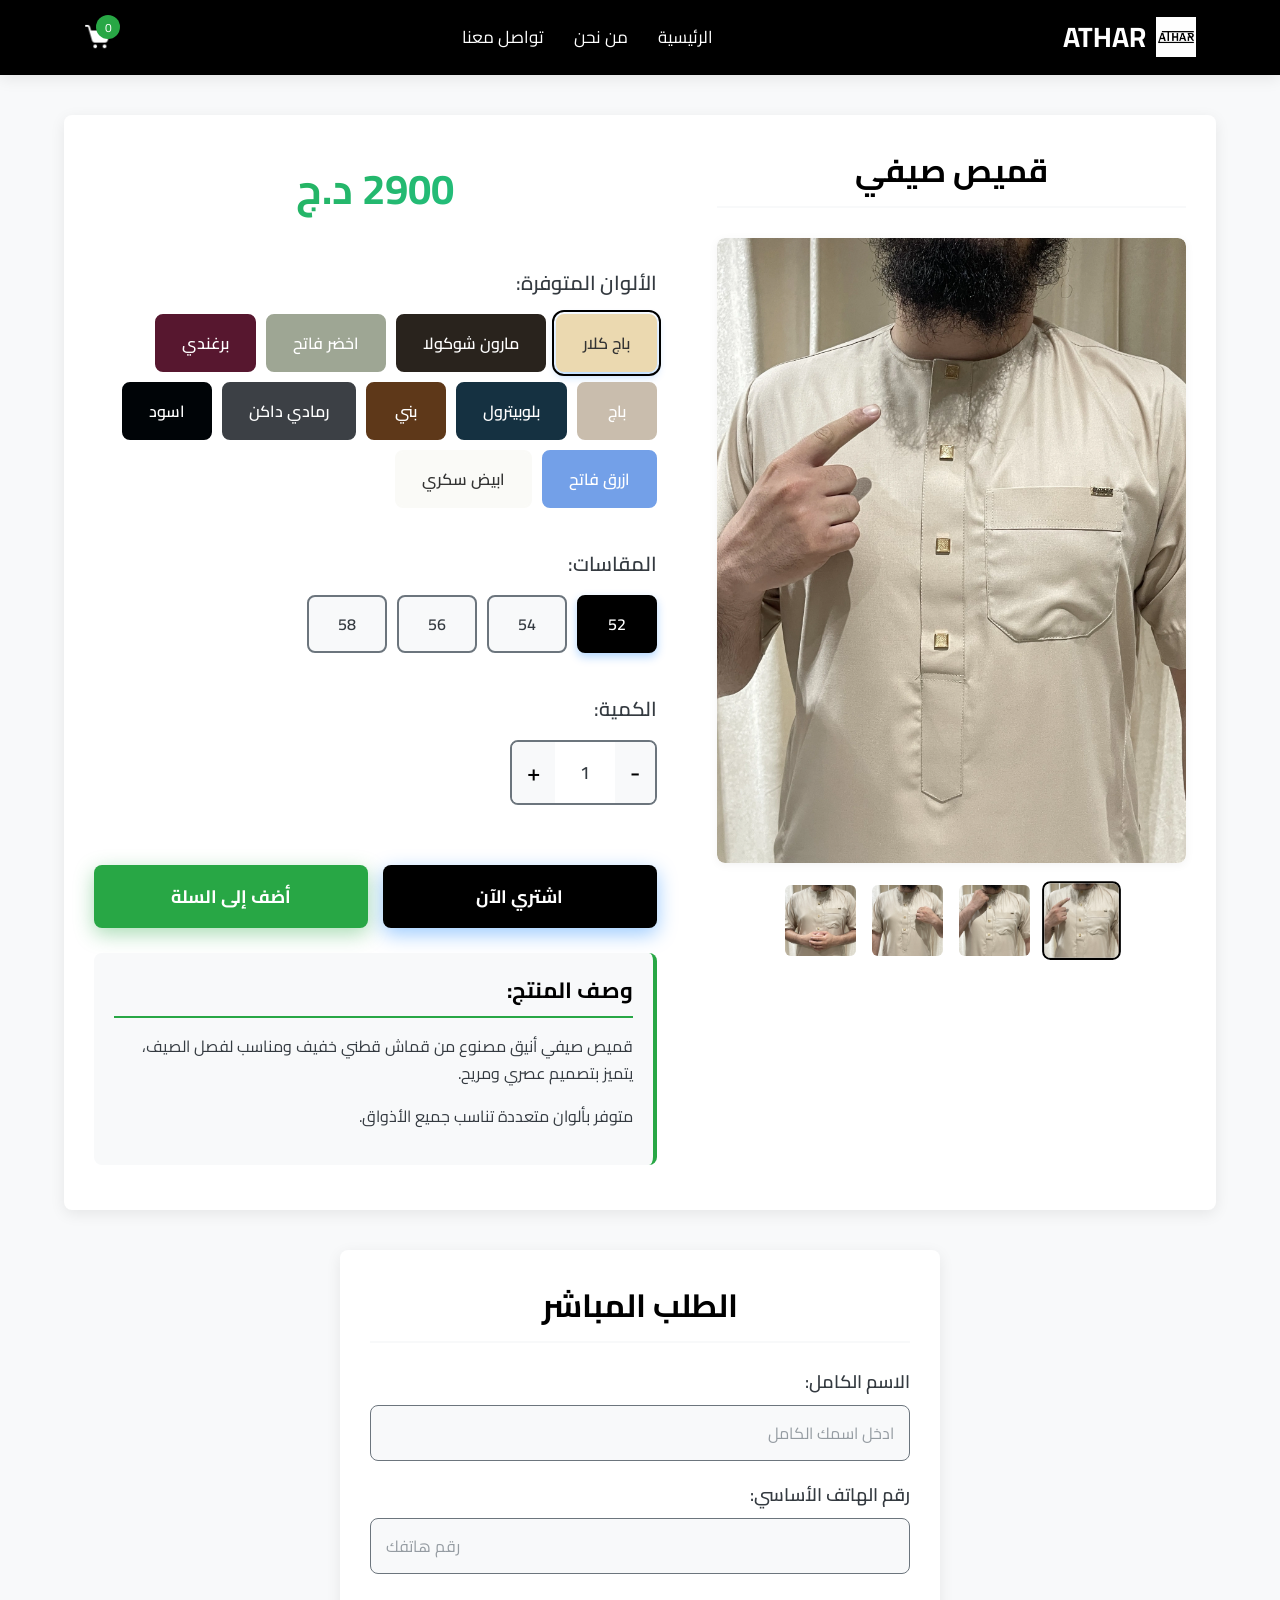
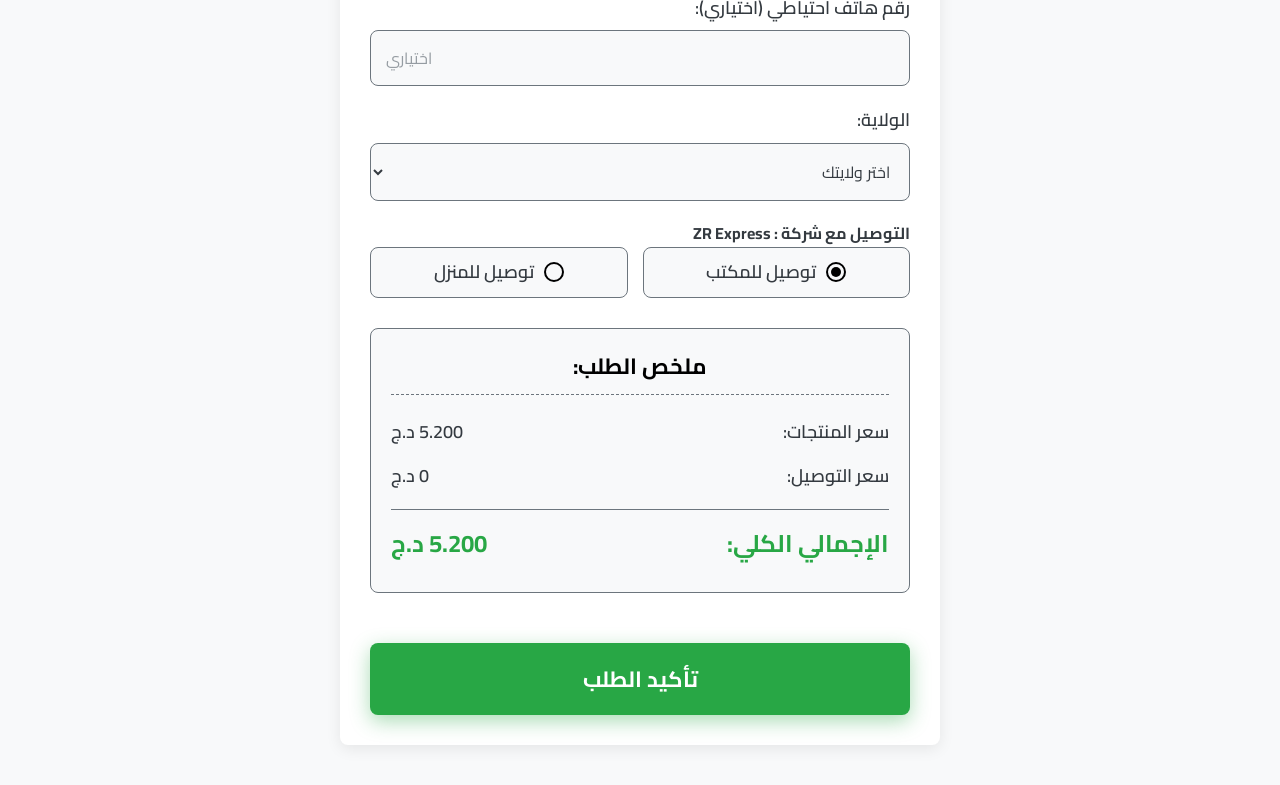
==== commit 6f143c5a: "Change Facebook Pixel ID in index.html Updated Facebook Pixel ID from '1474024530573881' to '3392894" ====
--- a/index.html
+++ b/index.html
@@ -18,7 +18,7 @@
 t.src=v;s=b.getElementsByTagName(e)[0];
 s.parentNode.insertBefore(t,s)}(window, document,'script',
 'https://connect.facebook.net/en_US/fbevents.js');
-fbq('init', '1474024530573881');
+fbq('init', '3392894364217164');
 fbq('track', 'PageView');
 </script>
 <noscript><img height="1" width="1" style="display:none"
